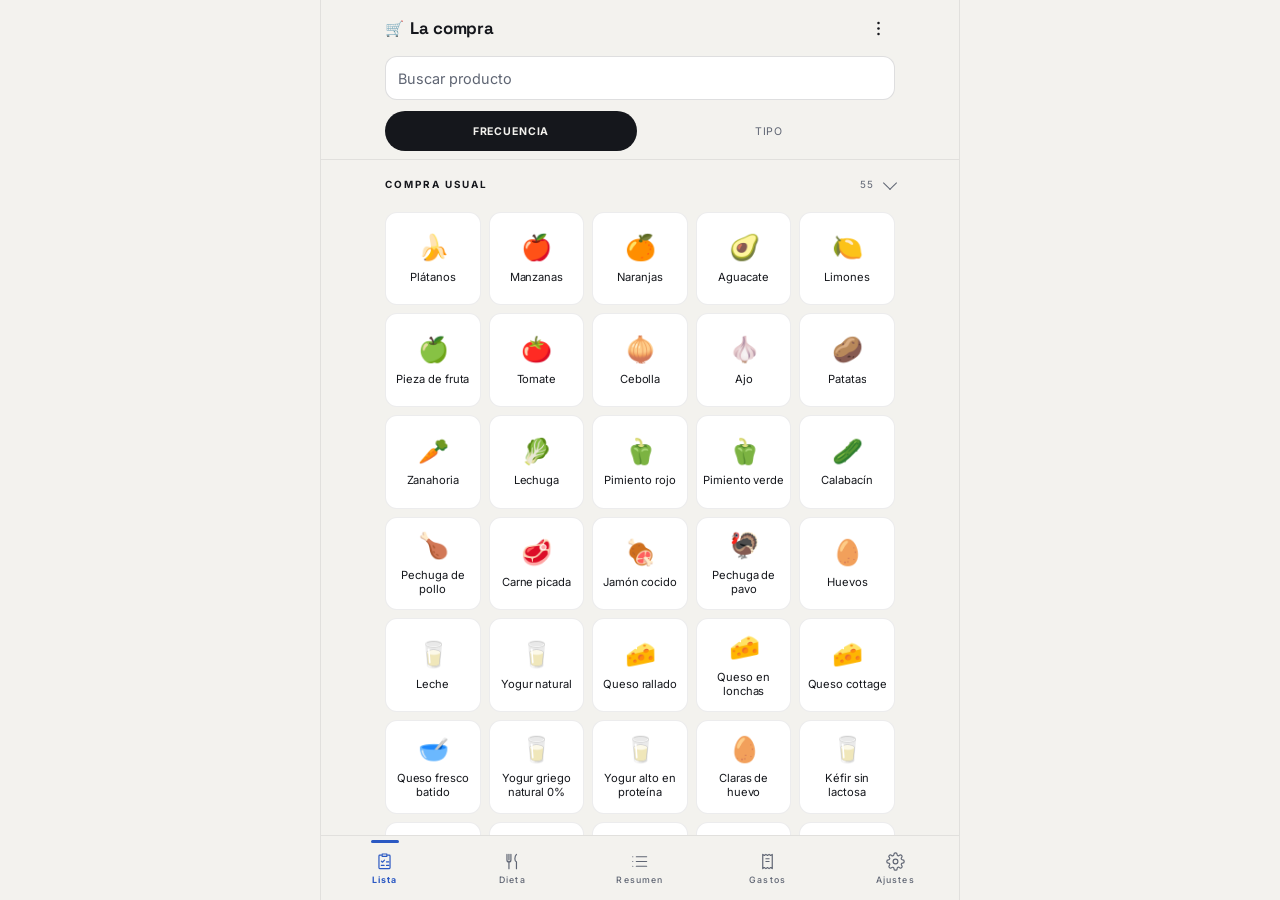
==== app/index.html @ 8a499149 "Fase 2: búsqueda de productos (pantalla 20) y documentación - Pantalla Productos: buscador con image" ====
<!DOCTYPE html>
<html lang="es">
<head>
<meta charset="utf-8">
<meta name="viewport" content="width=device-width, initial-scale=1, viewport-fit=cover, maximum-scale=1">
<title>Tasty</title>
<meta name="description" content="Tasty: lista de compra, despensa, recetas y control de gasto.">

<!-- El HTML es la pieza que decide qué versión de todo lo demás se
     pide. Si el navegador se queda con una copia vieja, seguirá
     cargando archivos antiguos por mucho que subas los nuevos. -->
<meta http-equiv="Cache-Control" content="no-cache, must-revalidate">
<meta http-equiv="Pragma" content="no-cache">

<!-- Comportamiento de app al añadir a la pantalla de inicio -->
<meta name="theme-color" content="#F3F2EE">
<meta name="mobile-web-app-capable" content="yes">
<meta name="apple-mobile-web-app-capable" content="yes">
<meta name="apple-mobile-web-app-status-bar-style" content="default">
<meta name="apple-mobile-web-app-title" content="Tasty">
<link rel="manifest" href="manifest.json">
<link rel="apple-touch-icon" href="iconos/app-180.png">
<link rel="icon" type="image/svg+xml" href="iconos/favicon.svg">
<link rel="icon" type="image/png" sizes="192x192" href="iconos/app-192.png">

<link rel="preload" href="fonts/inter.woff2" as="font" type="font/woff2" crossorigin>
<link rel="preload" href="fonts/space-grotesk.woff2" as="font" type="font/woff2" crossorigin>

<!-- Se aplica el tema antes de pintar nada para que abrir en
     oscuro no dé un fogonazo blanco -->
<script>
(function(){
  try {
    var t = localStorage.getItem('luckstudio_tema') || 'auto';
    document.documentElement.dataset.tema = t;
    var oscuro = t === 'oscuro' ||
      (t === 'auto' && matchMedia('(prefers-color-scheme: dark)').matches);
    document.querySelector('meta[name="theme-color"]').content =
      oscuro ? '#121418' : '#F3F2EE';
  } catch (e) {}
})();
</script>

<link rel="stylesheet" href="css/base.css?v=26">
<link rel="stylesheet" href="css/shell.css?v=26">
<link rel="stylesheet" href="css/grid.css?v=26">
<link rel="stylesheet" href="css/comprador.css?v=26">
<link rel="stylesheet" href="css/ficha.css?v=26">
<link rel="stylesheet" href="css/gastos.css?v=26">
<link rel="stylesheet" href="css/stats.css?v=26">
<link rel="stylesheet" href="css/admin.css?v=26">
<link rel="stylesheet" href="css/tiendas.css?v=26">
<link rel="stylesheet" href="css/listas.css?v=26">
<link rel="stylesheet" href="css/cesta.css?v=26">
<link rel="stylesheet" href="css/dieta.css?v=26">
<link rel="stylesheet" href="css/revision.css?v=26">
<link rel="stylesheet" href="css/historial.css?v=26">
<link rel="stylesheet" href="css/productos.css?v=26">
<link rel="stylesheet" href="css/tasty.css?v=26">
</head>

<body>

<div class="app">

  <!-- ================= BARRA SUPERIOR ================= -->
  <header class="barra">
    <div class="barra-fila">
      <div class="barra-titulo" id="titulo-barra">Tasty</div>
      <button class="barra-btn" id="menu" aria-label="Compartir y opciones">
        <svg viewBox="0 0 24 24" fill="currentColor">
          <circle cx="12" cy="5" r="1.6"/>
          <circle cx="12" cy="12" r="1.6"/>
          <circle cx="12" cy="19" r="1.6"/>
        </svg>
      </button>
    </div>

    <div id="herramientas">
      <div class="buscador">
        <label class="sr" for="buscar">Buscar productos</label>
        <input type="search" id="buscar" placeholder="Buscar producto"
               autocomplete="off" enterkeyhint="search">
        <button class="buscador-limpiar" id="limpiar" hidden>Limpiar</button>
      </div>

      <div class="conmutador" role="group" aria-label="Cómo agrupar el grid">
        <button data-vista-grid="frecuencia" aria-pressed="true">Frecuencia</button>
        <button data-vista-grid="tipo" aria-pressed="false">Tipo</button>
      </div>
    </div>
  </header>

  <!-- ================= CONTENIDO ================= -->
  <main class="vistas">
    <div class="vista" data-vista="grid"    id="v-grid"></div>
    <div class="vista" data-vista="resumen" id="v-resumen" hidden></div>
    <div class="vista" data-vista="gastos"  id="v-gastos" hidden></div>
    <div class="vista" data-vista="ajustes" id="v-ajustes" hidden></div>
    <div class="vista" data-vista="admin"   id="v-admin" hidden></div>
    <div class="vista" data-vista="precios" id="v-precios" hidden></div>
    <div class="vista" data-vista="tiendas" id="v-tiendas" hidden></div>
    <div class="vista" data-vista="importar" id="v-importar" hidden></div>
    <div class="vista" data-vista="recordatorios" id="v-recordatorios" hidden></div>
    <div class="vista" data-vista="listas" id="v-listas" hidden></div>
    <div class="vista" data-vista="cesta" id="v-cesta" hidden></div>
    <div class="vista" data-vista="dieta" id="v-dieta" hidden></div>
    <div class="vista" data-vista="historial" id="v-historial" hidden></div>
    <div class="vista" data-vista="productos" id="v-productos" hidden></div>
    <div class="vista" data-vista="comprador" id="v-comprador" hidden></div>
    <div class="vista" data-vista="ticket" id="v-ticket" hidden></div>
  </main>

  <!-- Pie fijo del modo comprador: total y finalizar -->
  <div class="cmp-pie" id="cmp-pie" hidden></div>

  <!-- ================= NAV INFERIOR ================= -->
  <nav class="nav" aria-label="Secciones">
    <button class="nav-btn" data-ir="grid" aria-current="page">
      <svg viewBox="0 0 24 24" fill="none" stroke="currentColor" stroke-width="1.5"
           stroke-linecap="round" stroke-linejoin="round">
        <path d="M8 4H6a1 1 0 0 0-1 1v15a1 1 0 0 0 1 1h12a1 1 0 0 0 1-1V5a1 1 0 0 0-1-1h-2"/>
        <path d="M9 2.5h6v3H9z"/>
        <path d="m8 11.5 1.4 1.4L12 10.3"/>
        <path d="M14.5 12.5h3M8 17h3.5M14.5 17h3"/>
      </svg>
      <span>Lista</span>
    </button>

    <button class="nav-btn" data-ir="dieta">
      <svg viewBox="0 0 24 24" fill="none" stroke="currentColor" stroke-width="1.5"
           stroke-linecap="round" stroke-linejoin="round">
        <path d="M5 3v7a2.5 2.5 0 0 0 5 0V3"/><path d="M7.5 3v7"/>
        <path d="M7.5 12.5V21"/>
        <path d="M17 3c-1.5 1.5-2 3.5-2 5.5s.5 3.5 2 4V21"/>
      </svg>
      <span class="nav-punto" id="punto-dieta" hidden aria-hidden="true"></span>
      <span>Dieta</span>
    </button>

    <button class="nav-btn" data-ir="resumen">
      <svg viewBox="0 0 24 24" fill="none" stroke="currentColor" stroke-width="1.5"
           stroke-linecap="round">
        <path d="M8 6h13M8 12h13M8 18h13M3.5 6h.01M3.5 12h.01M3.5 18h.01"/>
      </svg>
      <span class="nav-contador" id="contador" data-vacio="true">0</span>
      <span>Resumen</span>
    </button>

    <button class="nav-btn" data-ir="gastos">
      <svg viewBox="0 0 24 24" fill="none" stroke="currentColor" stroke-width="1.5"
           stroke-linecap="round" stroke-linejoin="round">
        <path d="M6 3v18l2-1.4 2 1.4 2-1.4 2 1.4 2-1.4 2 1.4V3l-2 1.4L14 3l-2 1.4L10 3 8 4.4 6 3Z"/>
        <path d="M10 8.5h4M10 12h4"/>
      </svg>
      <span class="nav-punto" hidden aria-hidden="true"></span>
      <span>Gastos</span>
    </button>

    <button class="nav-btn" data-ir="ajustes">
      <svg viewBox="0 0 24 24" fill="none" stroke="currentColor" stroke-width="1.5">
        <circle cx="12" cy="12" r="3"/>
        <path d="M19.4 15a1.65 1.65 0 0 0 .33 1.82l.06.06a2 2 0 1 1-2.83 2.83l-.06-.06a1.65 1.65 0 0 0-1.82-.33 1.65 1.65 0 0 0-1 1.51V21a2 2 0 1 1-4 0v-.09A1.65 1.65 0 0 0 9 19.4a1.65 1.65 0 0 0-1.82.33l-.06.06a2 2 0 1 1-2.83-2.83l.06-.06A1.65 1.65 0 0 0 4.6 15a1.65 1.65 0 0 0-1.51-1H3a2 2 0 1 1 0-4h.09A1.65 1.65 0 0 0 4.6 9a1.65 1.65 0 0 0-.33-1.82l-.06-.06a2 2 0 1 1 2.83-2.83l.06.06A1.65 1.65 0 0 0 9 4.6a1.65 1.65 0 0 0 1-1.51V3a2 2 0 1 1 4 0v.09a1.65 1.65 0 0 0 1 1.51 1.65 1.65 0 0 0 1.82-.33l.06-.06a2 2 0 1 1 2.83 2.83l-.06.06A1.65 1.65 0 0 0 19.4 9V9a1.65 1.65 0 0 0 1.51 1H21a2 2 0 1 1 0 4h-.09a1.65 1.65 0 0 0-1.51 1z"/>
      </svg>
      <span>Ajustes</span>
    </button>
  </nav>

</div>

<!-- ================= HOJA INFERIOR ================= -->
<div class="hoja-fondo" id="hoja-fondo" hidden>
  <div class="hoja" role="dialog" aria-modal="true" aria-labelledby="hoja-titulo">
    <p class="hoja-titulo" id="hoja-titulo"></p>
    <div id="hoja-cuerpo"></div>
  </div>
</div>

<!-- ================= FICHA DE PRODUCTO ================= -->
<div class="hoja-fondo" id="ficha-fondo" hidden>
  <div class="hoja" role="dialog" aria-modal="true" aria-label="Ficha del producto">
    <div id="ficha-cuerpo"></div>
  </div>
</div>

<div class="aviso" id="aviso" role="status" hidden></div>
<div class="aviso-accion" id="aviso-accion" role="status" hidden></div>

<!-- ============================================================
     PRECARGA DE MÓDULOS

     La app son 33 archivos de JavaScript que se importan unos a
     otros. Sin esto el navegador los va descubriendo en cascada:
     pide app.js, lee sus imports, pide esos, lee los suyos… En
     una conexión móvil eso son varios segundos de espera.

     Con modulepreload los pide todos a la vez desde el primer
     momento. Es la diferencia entre arrancar en medio segundo o
     en cinco.
     ============================================================ -->
<link rel="modulepreload" href="js/alias.js?v=26">
<link rel="modulepreload" href="js/app.js?v=26">
<link rel="modulepreload" href="js/almacen.js?v=26">
<link rel="modulepreload" href="js/catalogo-edit.js?v=26">
<link rel="modulepreload" href="js/cantidad.js?v=26">
<link rel="modulepreload" href="js/busqueda.js?v=26">
<link rel="modulepreload" href="js/color.js?v=26">
<link rel="modulepreload" href="js/compra.js?v=26">
<link rel="modulepreload" href="js/datos-io.js?v=26">
<link rel="modulepreload" href="js/escaner.js?v=26">
<link rel="modulepreload" href="js/estado.js?v=26">
<link rel="modulepreload" href="js/fusion.js?v=26">
<link rel="modulepreload" href="js/gastos.js?v=26">
<link rel="modulepreload" href="js/gemini.js?v=26">
<link rel="modulepreload" href="js/historial.js?v=26">
<link rel="modulepreload" href="js/iconos.js?v=26">
<link rel="modulepreload" href="js/listas.js?v=26">
<link rel="modulepreload" href="js/precios.js?v=26">
<link rel="modulepreload" href="js/recetas.js?v=26">
<link rel="modulepreload" href="js/recordatorios.js?v=26">
<link rel="modulepreload" href="js/reposicion.js?v=26">
<link rel="modulepreload" href="js/secciones.js?v=26">
<link rel="modulepreload" href="js/unidades.js?v=26">
<link rel="modulepreload" href="js/stats.js?v=26">
<link rel="modulepreload" href="js/tema.js?v=26">
<link rel="modulepreload" href="js/tiendas.js?v=26">
<link rel="modulepreload" href="js/ui/admin.js?v=26">
<link rel="modulepreload" href="js/ui/cesta.js?v=26">
<link rel="modulepreload" href="js/ui/cantidad.js?v=26">
<link rel="modulepreload" href="js/ui/comprador.js?v=26">
<link rel="modulepreload" href="js/ui/dieta.js?v=26">
<link rel="modulepreload" href="js/ui/escaner.js?v=26">
<link rel="modulepreload" href="js/ui/ficha.js?v=26">
<link rel="modulepreload" href="js/ui/gastos.js?v=26">
<link rel="modulepreload" href="js/ui/historial.js?v=26">
<link rel="modulepreload" href="js/ui/grid.js?v=26">
<link rel="modulepreload" href="js/ui/importar.js?v=26">
<link rel="modulepreload" href="js/ui/listas.js?v=26">
<link rel="modulepreload" href="js/ui/productos.js?v=26">
<link rel="modulepreload" href="js/ui/precios-panel.js?v=26">
<link rel="modulepreload" href="js/ui/recordatorios.js?v=26">
<link rel="modulepreload" href="js/ui/resumen.js?v=26">
<link rel="modulepreload" href="js/ui/revision.js?v=26">
<link rel="modulepreload" href="js/ui/stats.js?v=26">
<link rel="modulepreload" href="js/ui/ticket.js?v=26">
<link rel="modulepreload" href="js/ui/tiendas.js?v=26">
<link rel="modulepreload" href="js/url.js?v=26">
<link rel="modulepreload" href="js/util.js?v=26">
<link rel="modulepreload" href="datos/catalogo.js?v=26">
<link rel="modulepreload" href="datos/categorias.js?v=26">
<link rel="modulepreload" href="datos/iconos.js?v=26">
<link rel="modulepreload" href="datos/recetas-dieta.js?v=26">
<link rel="modulepreload" href="datos/secciones.js?v=26">
<link rel="modulepreload" href="datos/tiendas.js?v=26">

<!-- ============================================================
     RED DE SEGURIDAD

     Si el JavaScript no llega a arrancar, la página se queda
     visible pero muerta y sin ninguna pista de por qué. Esto lo
     detecta, dice qué ha pasado de verdad y ofrece repararlo.

     Cuidado con los falsos positivos: en una conexión lenta la
     app puede tardar en arrancar sin que nada esté roto. Por eso
     el aviso por tiempo espera de sobra, comprueba antes si la
     app ya ha pintado algo, y desaparece solo si acaba llegando.
     ============================================================ -->
<script>
(function () {
  var arrancado = false;
  var motivo = null;

  window.addEventListener('lista-lista', function () {
    arrancado = true;
    var n = document.getElementById('fallo-carga');
    if (n) n.remove();          /* llegó tarde, pero llegó */
  });

  /* Errores de ejecución: lo más útil para saber qué pasa */
  window.addEventListener('error', function (e) {
    if (e.target && e.target.tagName === 'SCRIPT') {
      mostrar('No se pudo descargar un archivo',
              (e.target.src || 'script') + '\n\nSuele ser un archivo que falta ' +
              'en el servidor, o que se entrega con el tipo equivocado.');
      return;
    }
    if (e.message) {
      motivo = e.message + (e.filename ? '\n' + e.filename + ':' + e.lineno : '');
      mostrar('Error al ejecutar el código', motivo);
    }
  }, true);

  window.addEventListener('unhandledrejection', function (e) {
    motivo = 'Promesa rechazada: ' + (e.reason && (e.reason.message || e.reason));
    mostrar('Error al arrancar', motivo);
  });

  /* Aviso por tiempo, solo si de verdad no hay nada pintado */
  setTimeout(function () {
    if (arrancado) return;
    var grid = document.getElementById('v-grid');
    if (grid && grid.children.length) return;   /* está funcionando */
    mostrar('La app no ha llegado a arrancar',
            motivo || 'No ha dado ningún error, así que puede ser una conexión ' +
            'muy lenta o un archivo a medias en la caché. Prueba a reparar; si ' +
            'vuelve a pasar, revisa que estén subidos todos los archivos y el .htaccess.');
  }, 15000);

  function mostrar(titulo, detalle) {
    if (arrancado || document.getElementById('fallo-carga')) return;

    var n = document.createElement('div');
    n.id = 'fallo-carga';
    n.innerHTML =
      '<h2>' + titulo + '</h2>' +
      '<pre id="fallo-detalle"></pre>' +
      '<button id="fallo-reparar">Borrar caché y reintentar</button>' +
      '<button id="fallo-copiar" class="fallo-sec">Copiar el error</button>' +
      '<button id="fallo-cerrar" class="fallo-sec">Cerrar este aviso</button>' +
      '<p class="fallo-pista">Comprueba que están subidos todos los archivos ' +
      'del ZIP, incluido el <b>.htaccess</b>, que es el que hace que el ' +
      'servidor entregue los .js como text/javascript.</p>';
    document.body.appendChild(n);
    document.getElementById('fallo-detalle').textContent = detalle;

    document.getElementById('fallo-cerrar').onclick = function () { n.remove(); };

    document.getElementById('fallo-copiar').onclick = function () {
      var t = titulo + '\n' + detalle + '\n' + navigator.userAgent;
      if (navigator.clipboard) navigator.clipboard.writeText(t);
      this.textContent = 'Copiado';
    };

    document.getElementById('fallo-reparar').onclick = function () {
      this.textContent = 'Limpiando…';
      var fin = function () { location.reload(); };
      var tareas = [];
      try {
        if (window.caches) {
          tareas.push(caches.keys().then(function (k) {
            return Promise.all(k.map(function (x) { return caches.delete(x); }));
          }));
        }
        if (navigator.serviceWorker) {
          tareas.push(navigator.serviceWorker.getRegistrations().then(function (rs) {
            return Promise.all(rs.map(function (r) { return r.unregister(); }));
          }));
        }
        Promise.all(tareas).then(fin, fin);
        setTimeout(fin, 3000);          /* pase lo que pase, se recarga */
      } catch (e) { fin(); }
    };
  }
})();
</script>

<script type="module" src="js/app.js?v=26"></script>
</body>
</html>
---- app/css/base.css ----
/* ============================================================
   BASE — tokens del sistema visual de Tasty
   ------------------------------------------------------------
   TEMA
     El atributo data-tema del <html> manda:
       "auto"    sigue al sistema operativo (por defecto)
       "claro"   fuerza claro
       "oscuro"  fuerza oscuro

   En oscuro no se invierte sin más: el negro pasa a ser fondo
   y el acento naranja sube un punto de saturación porque sobre
   negro se apaga. Las líneas de medio píxel se mantienen, pero
   en blanco a muy baja opacidad, como en el footer del sitio.
   ============================================================ */

/* ---------- tipografías (guardadas en la app: funcionan sin conexión) ---------- */

@font-face {
  font-family: 'Space Grotesk';
  font-style: normal; font-weight: 400 700; font-display: swap;
  src: url(../fonts/space-grotesk.woff2) format('woff2');
}
@font-face {
  font-family: 'Inter';
  font-style: normal; font-weight: 400 700; font-display: swap;
  src: url(../fonts/inter.woff2) format('woff2');
}
@font-face {
  font-family: 'JetBrains Mono';
  font-style: normal; font-weight: 400 700; font-display: swap;
  src: url(../fonts/jetbrains-mono.woff2) format('woff2');
}

/* ============================================================
   TOKENS — «Papel, tinta y un color por tienda»
   ------------------------------------------------------------
   Nombres nuevos (papel, ticket, tinta...) y los de siempre
   como alias, para que todo el CSS existente los siga usando:
     --white  = el fondo de la app (papel)
     --black  = el color del texto (tinta)
     --off    = superficies elevadas: tarjetas, campos (ticket)
     --accent = el color de acento (azul base; cambia por tienda)
   ============================================================ */

:root {
  --papel:        #F3F2EE;
  --ticket:       #FFFFFF;
  --tinta:        #15171C;
  --tinta-suave:  #5F6573;
  --perforado:    #C9C6BE;
  --hay:          #1F7A4D;     /* hay stock   */
  --acaba:        #AA4E07;     /* se acaba    */
  --agotado:      #B42318;     /* agotado     */
  --acento:       #2B59C3;
  --sobre-acento: #FFFFFF;     /* texto sobre el acento */

  --black:  var(--tinta);
  --white:  var(--papel);
  --off:    var(--ticket);
  --accent: var(--acento);

  --muted:      var(--tinta-suave);
  --muted-2:    #454B58;
  --line:       rgba(21,23,28,0.14);
  --line-sutil: rgba(21,23,28,0.08);

  /* Esquinas */
  --r-sm: 8px;
  --r-md: 12px;
  --r-lg: 18px;
  --r-pill: 999px;

  /* Tipografías */
  --f-titulo: 'Space Grotesk', 'Inter', system-ui, sans-serif;
  --f-texto:  'Inter', -apple-system, BlinkMacSystemFont, 'Segoe UI', sans-serif;
  --f-mono:   'JetBrains Mono', var(--f-mono);

  /* Si el icono SVG hay que invertirlo o no en este tema */
  --invertir: 0;
  --invertir-sel: 1;

  --pad-x: 5vw;

  /* alturas del shell, se usan para reservar espacio */
  --barra-alto: 56px;
  --nav-alto: 64px;

  --curva: cubic-bezier(0.25, 0.46, 0.45, 0.94);

  /* zona segura de iPhone con notch */
  --safe-top: env(safe-area-inset-top, 0px);
  --safe-bottom: env(safe-area-inset-bottom, 0px);

  color-scheme: light;
}

/* Tema oscuro. Está dos veces a propósito: una para cuando lo
   pide el sistema y otra para cuando el usuario lo fuerza. */

:root[data-tema="oscuro"] {
  --papel:        #121418;
  --ticket:       #1C1F25;
  --tinta:        #F3F2EE;
  --tinta-suave:  #A7ACB8;
  --perforado:    #3A3E48;
  --hay:          #4CC38A;
  --acaba:        #F0A04B;
  --agotado:      #FF8A7A;
  --acento:       #86A5F5;
  --sobre-acento: #0E1013;

  --muted-2:    #C4C8D2;
  --line:       rgba(255,255,255,0.14);
  --line-sutil: rgba(255,255,255,0.08);

  --invertir: 1;
  --invertir-sel: 0;

  color-scheme: dark;
}

@media (prefers-color-scheme: dark) {
  :root:not([data-tema="claro"]) {
    --papel:        #121418;
    --ticket:       #1C1F25;
    --tinta:        #F3F2EE;
    --tinta-suave:  #A7ACB8;
    --perforado:    #3A3E48;
    --hay:          #4CC38A;
    --acaba:        #F0A04B;
    --agotado:      #FF8A7A;
    --acento:       #86A5F5;
    --sobre-acento: #0E1013;

    --muted-2:    #C4C8D2;
    --line:       rgba(255,255,255,0.14);
    --line-sutil: rgba(255,255,255,0.08);

    --invertir: 1;
    --invertir-sel: 0;

    color-scheme: dark;
  }
}

* { margin: 0; padding: 0; box-sizing: border-box; }

html {
  -webkit-text-size-adjust: 100%;
  height: 100%;
}

body {
  font-family: var(--f-texto);
  font-weight: 400;
  background: var(--white);
  color: var(--black);
  height: 100%;
  overflow: hidden;               /* el scroll vive dentro de .vista */
  overscroll-behavior: none;      /* sin rebote de recarga en iOS */
  -webkit-font-smoothing: antialiased;
  -webkit-tap-highlight-color: transparent;
}

button, input, textarea, select {
  font: inherit;
  color: inherit;
  background: none;
  border: none;
  border-radius: 0;                /* border-radius cero en todo */
  -webkit-appearance: none;
  appearance: none;
}

button { cursor: pointer; }

:focus-visible {
  outline: 2px solid var(--accent);
  outline-offset: 2px;
}

/* ---------- tipografía ---------- */

.titulo {
  font-family: var(--f-titulo);
  font-weight: 700;
  letter-spacing: -0.03em;
  line-height: 1.05;
}

/* El patrón de metadato de LuckStudio: minúscula pequeña,
   mayúsculas y letter-spacing amplio */
.label {
  font-size: 0.62rem;
  font-weight: 400;
  letter-spacing: 0.2em;
  text-transform: uppercase;
  color: var(--muted);
}

.oculto { display: none !important; }

/* Solo para lectores de pantalla */
.sr {
  position: absolute;
  width: 1px; height: 1px;
  overflow: hidden;
  clip: rect(0 0 0 0);
  white-space: nowrap;
}

/* ---------- animación ---------- */

@keyframes entrar {
  from { opacity: 0; transform: translateY(8px); }
  to   { opacity: 1; transform: none; }
}

@keyframes subir {
  from { transform: translateY(100%); }
  to   { transform: none; }
}

@media (prefers-reduced-motion: reduce) {
  *, *::before, *::after {
    animation-duration: 0.01ms !important;
    transition-duration: 0.01ms !important;
  }
}

/* ============================================================
   AVISO DE ARRANQUE FALLIDO
   Solo se ve si el JavaScript no ha llegado a funcionar
   ============================================================ */

#fallo-carga {
  position: fixed;
  inset: 0;
  z-index: 999;
  background: var(--white);
  padding: 12vh var(--pad-x) 0;
  overflow-y: auto;
}
#fallo-carga h2 {
  font-size: 1.4rem;
  font-weight: 800;
  letter-spacing: -0.04em;
  margin-bottom: 0.9rem;
}
#fallo-carga p {
  font-size: 0.88rem;
  line-height: 1.65;
  color: rgba(10,10,10,0.55);
  margin-bottom: 1.2rem;
}
#fallo-carga code {
  font-family: var(--f-mono);
  font-size: 0.78rem;
  word-break: break-all;
}
#fallo-carga pre {
  font-family: var(--f-mono);
  font-size: 0.72rem;
  line-height: 1.5;
  white-space: pre-wrap;
  word-break: break-word;
  background: #f5f4f0;
  padding: 0.9rem;
  margin-bottom: 1.2rem;
  max-height: 34vh;
  overflow-y: auto;
}
#fallo-carga button {
  width: 100%;
  padding: 1.05rem;
  margin-bottom: 0.5px;
  background: #0a0a0a;
  color: #fff;
  border: none;
  font: inherit;
  font-size: 0.72rem;
  font-weight: 700;
  letter-spacing: 0.14em;
  text-transform: uppercase;
  cursor: pointer;
}
#fallo-carga .fallo-sec {
  background: transparent;
  color: rgba(10,10,10,0.55);
  border: 0.5px solid rgba(10,10,10,0.12);
}
#fallo-carga .fallo-pista {
  font-size: 0.75rem;
  margin-top: 1.2rem;
}
---- app/css/shell.css ----
/* ============================================================
   SHELL — estructura tipo aplicación móvil
   Barra superior fija · contenido scrollable · nav inferior
   ============================================================ */

.app {
  display: flex;
  flex-direction: column;
  height: 100dvh;
  max-width: 640px;              /* en escritorio se comporta como app */
  margin: 0 auto;
  border-left: 0.5px solid var(--line);
  border-right: 0.5px solid var(--line);
}

/* ---------- barra superior ---------- */

.barra {
  flex: 0 0 auto;
  padding-top: var(--safe-top);
  background: var(--white);
  border-bottom: 0.5px solid var(--line);
  z-index: 20;
}

.barra-fila {
  height: var(--barra-alto);
  display: flex;
  align-items: center;
  gap: 0.75rem;
  padding: 0 var(--pad-x);
}

.barra-titulo {
  font-size: 0.72rem;
  font-weight: 700;
  letter-spacing: 0.18em;
  text-transform: uppercase;
  flex: 1;
  min-width: 0;
  white-space: nowrap;
  overflow: hidden;
  text-overflow: ellipsis;
}

.barra-btn {
  width: 34px;
  height: 34px;
  display: grid;
  place-items: center;
  color: var(--black);
  transition: opacity 0.22s var(--curva);
}
.barra-btn:hover  { opacity: 0.6; }
.barra-btn:active { opacity: 0.4; }
.barra-btn svg { width: 19px; height: 19px; }

/* ---------- buscador ---------- */

.buscador {
  display: flex;
  align-items: center;
  gap: 0.6rem;
  padding: 0 var(--pad-x) 0.7rem;
}

.buscador input {
  flex: 1;
  padding: 0.62rem 0.75rem;
  font-size: 0.9rem;
  font-weight: 400;
  background: var(--off);
  border: 0.5px solid transparent;
  transition: border-color 0.22s var(--curva);
}
.buscador input::placeholder { color: var(--muted); }
.buscador input:focus {
  outline: none;
  border-color: var(--black);
}

.buscador-limpiar {
  font-size: 0.68rem;
  letter-spacing: 0.14em;
  text-transform: uppercase;
  color: var(--muted-2);
}

/* ---------- conmutador de vista ---------- */

.conmutador {
  display: flex;
  border-top: 0.5px solid var(--line-sutil);
}

.conmutador button {
  flex: 1;
  padding: 0.62rem 0;
  font-size: 0.6rem;
  font-weight: 400;
  letter-spacing: 0.18em;
  text-transform: uppercase;
  color: var(--muted);
  position: relative;
  transition: color 0.22s var(--curva);
}

.conmutador button[aria-pressed="true"] {
  color: var(--black);
  font-weight: 700;
}

/* Marcador naranja: señala acción, no decora */
.conmutador button[aria-pressed="true"]::after {
  content: '';
  position: absolute;
  left: 0; right: 0; bottom: 0;
  height: 2px;
  background: var(--accent);
}

/* ---------- área de contenido ---------- */

.vistas {
  flex: 1 1 auto;
  position: relative;
  overflow: hidden;
}

.vista {
  position: absolute;
  inset: 0;
  overflow-y: auto;
  overscroll-behavior: contain;
  -webkit-overflow-scrolling: touch;
  padding-bottom: 2rem;
}

.vista[hidden] { display: none; }

/* ---------- nav inferior ---------- */

.nav {
  flex: 0 0 auto;
  display: flex;
  background: var(--white);
  border-top: 0.5px solid var(--line);
  padding-bottom: var(--safe-bottom);
  z-index: 20;
}

.nav-btn {
  flex: 1;
  height: var(--nav-alto);
  display: flex;
  flex-direction: column;
  align-items: center;
  justify-content: center;
  gap: 4px;
  color: var(--muted);
  position: relative;
  transition: color 0.22s var(--curva);
}

.nav-btn svg { width: 20px; height: 20px; }

.nav-btn span {
  font-size: 0.55rem;
  letter-spacing: 0.14em;
  text-transform: uppercase;
}

.nav-btn[aria-current="page"] { color: var(--black); }
.nav-btn[aria-current="page"] span { font-weight: 700; }

.nav-btn[aria-current="page"]::before {
  content: '';
  position: absolute;
  top: 0; left: 50%;
  transform: translateX(-50%);
  width: 22px; height: 2px;
  background: var(--accent);
}

/* Contador de artículos sobre el icono */
.nav-contador {
  position: absolute;
  top: 9px;
  left: 50%;
  margin-left: 6px;
  min-width: 16px;
  height: 16px;
  padding: 0 4px;
  background: var(--accent);
  color: var(--white);
  font-size: 0.55rem;
  font-weight: 700;
  letter-spacing: 0;
  display: grid;
  place-items: center;
}
.nav-contador[data-vacio="true"] { display: none; }

/* ---------- hoja inferior ---------- */

.hoja-fondo {
  position: fixed;
  inset: 0;
  background: rgba(10,10,10,0.35);
  z-index: 40;
  animation: entrar 0.2s var(--curva);
}
.hoja-fondo[hidden] { display: none; }

.hoja {
  position: absolute;
  left: 0; right: 0; bottom: 0;
  max-width: 640px;
  margin: 0 auto;
  max-height: 82dvh;
  overflow-y: auto;
  background: var(--white);
  padding: 1.4rem var(--pad-x) calc(1.6rem + var(--safe-bottom));
  animation: subir 0.3s var(--curva);
}

.hoja-titulo {
  font-size: 0.66rem;
  font-weight: 400;
  letter-spacing: 0.2em;
  text-transform: uppercase;
  color: var(--muted);
  margin-bottom: 1.2rem;
}

.hoja-opcion {
  width: 100%;
  display: flex;
  align-items: center;
  gap: 0.9rem;
  padding: 1rem 0;
  text-align: left;
  font-size: 0.95rem;
  border-bottom: 0.5px solid var(--line-sutil);
  transition: opacity 0.22s var(--curva);
}
.hoja-opcion:last-child { border-bottom: none; }
.hoja-opcion:active { opacity: 0.5; }
.hoja-opcion svg { width: 18px; height: 18px; flex: 0 0 auto; }
.hoja-opcion small {
  display: block;
  font-size: 0.72rem;
  color: var(--muted);
  margin-top: 2px;
}
.hoja-opcion.peligro { color: #c0392b; }

/* ---------- aviso flotante ---------- */

.aviso {
  position: fixed;
  left: 50%;
  bottom: calc(var(--nav-alto) + var(--safe-bottom) + 16px);
  transform: translateX(-50%);
  background: var(--black);
  color: var(--white);
  padding: 0.7rem 1.1rem;
  font-size: 0.78rem;
  letter-spacing: 0.04em;
  white-space: nowrap;
  z-index: 60;
  animation: entrar 0.25s var(--curva);
}
.aviso[hidden] { display: none; }

/* ---------- estado vacío ---------- */

.vacio {
  padding: 22vh var(--pad-x) 0;
  text-align: center;
}
.vacio p {
  font-size: 0.9rem;
  color: var(--muted-2);
  line-height: 1.7;
  max-width: 260px;
  margin: 0 auto;
}
.vacio strong {
  display: block;
  font-weight: 800;
  font-size: 1.15rem;
  letter-spacing: -0.03em;
  color: var(--black);
  margin-bottom: 0.6rem;
}

/* Punto naranja sobre una pestaña que reclama atención */
.nav-punto {
  position: absolute;
  top: 11px;
  left: 50%;
  margin-left: 7px;
  width: 6px;
  height: 6px;
  background: var(--accent);
}

/* ------------------------------------------------------------
   Con cinco pestañas el espacio por botón baja de 80 px en un
   móvil estrecho. Se aprieta la etiqueta y se recorta el margen
   para que ninguna palabra se parta en dos líneas.
   ------------------------------------------------------------ */
.nav-btn span:last-child {
  font-size: 0.52rem;
  letter-spacing: 0.1em;
  white-space: nowrap;
}
.nav-btn svg { width: 19px; height: 19px; }
.nav-btn { gap: 3px; padding: 0 2px; }

@media (min-width: 400px) {
  .nav-btn span:last-child { font-size: 0.55rem; letter-spacing: 0.13em; }
}

/* El contador y el punto se recolocan al haber menos ancho */
.nav-contador { margin-left: 4px; }
.nav-punto { margin-left: 5px; }
---- app/css/grid.css ----
/* ============================================================
   GRID — botones de producto
   ============================================================ */

.seccion { border-bottom: 0.5px solid var(--line-sutil); }

.seccion-cab {
  width: 100%;
  display: flex;
  align-items: center;
  gap: 0.7rem;
  padding: 1.1rem var(--pad-x) 0.8rem;
  text-align: left;
}

.seccion-cab h2 {
  font-size: 0.62rem;
  font-weight: 700;
  letter-spacing: 0.2em;
  text-transform: uppercase;
  flex: 1;
}

.seccion-cuenta {
  font-size: 0.62rem;
  font-weight: 400;
  letter-spacing: 0.1em;
  color: var(--muted);
}

.seccion-flecha {
  width: 10px; height: 10px;
  border-right: 1px solid var(--muted);
  border-bottom: 1px solid var(--muted);
  transform: rotate(45deg);
  transition: transform 0.3s var(--curva);
  margin-bottom: 3px;
}
.seccion[data-abierta="false"] .seccion-flecha {
  transform: rotate(-45deg);
  margin-bottom: -3px;
}

.seccion[data-abierta="false"] .grid { display: none; }

/* ---------- la rejilla ---------- */

.grid {
  display: grid;
  grid-template-columns: repeat(3, 1fr);
  gap: 0.5px;
  background: var(--line-sutil);
  padding: 0 0 0.5px;
  border-top: 0.5px solid var(--line-sutil);
}

@media (min-width: 420px) { .grid { grid-template-columns: repeat(4, 1fr); } }
@media (min-width: 560px) { .grid { grid-template-columns: repeat(5, 1fr); } }

/* ---------- botón de producto ---------- */

.prod {
  position: relative;
  aspect-ratio: 1 / 1;
  background: var(--white);
  display: flex;
  flex-direction: column;
  align-items: center;
  justify-content: center;
  gap: 0.45rem;
  padding: 0.5rem 0.35rem;
  transition: background 0.18s var(--curva), color 0.18s var(--curva);
}

.prod-icono {
  width: 30px;
  height: 30px;
  display: grid;
  place-items: center;
  font-size: 25px;
  line-height: 1;
  flex: 0 0 auto;
}
.prod-icono img {
  width: 100%; height: 100%;
  object-fit: contain;
}

/* Inicial como último recurso si no hay SVG ni emoji */
.prod-inicial {
  font-size: 1.05rem;
  font-weight: 800;
  letter-spacing: -0.04em;
  color: var(--muted);
}

.prod-nombre {
  font-size: 0.63rem;
  font-weight: 400;
  line-height: 1.25;
  text-align: center;
  letter-spacing: -0.005em;
  display: -webkit-box;
  -webkit-line-clamp: 2;
  -webkit-box-orient: vertical;
  overflow: hidden;
  word-break: break-word;
}

/* ---------- seleccionado ---------- */

.prod[aria-pressed="true"] {
  background: var(--black);
  color: var(--white);
}
.prod[aria-pressed="true"] .prod-inicial { color: rgba(255,255,255,0.45); }

/* Los SVG se dibujan en negro. Se invierten cuando hace falta
   para que siempre contrasten con el fondo que tienen detrás.
   Las variables las pone el tema en base.css */
.prod-icono img { filter: invert(var(--invertir)); }
.prod[aria-pressed="true"] .prod-icono img { filter: invert(var(--invertir-sel)); }

/* Marca naranja en la esquina: es el acento funcional */
.prod[aria-pressed="true"]::before {
  content: '';
  position: absolute;
  top: 0; right: 0;
  border-top: 12px solid var(--accent);
  border-left: 12px solid transparent;
}

.prod-cant {
  position: absolute;
  bottom: 5px; right: 6px;
  font-size: 0.62rem;
  font-weight: 700;
  letter-spacing: 0;
  color: var(--accent);
}
.prod-cant[hidden] { display: none; }

.prod:active { opacity: 0.75; }

/* ---------- sin resultados ---------- */

.sin-resultados {
  padding: 3rem var(--pad-x);
  text-align: center;
}
.sin-resultados p {
  font-size: 0.85rem;
  color: var(--muted-2);
  margin-bottom: 1.2rem;
}
.sin-resultados button {
  font-size: 0.68rem;
  font-weight: 700;
  letter-spacing: 0.12em;
  text-transform: uppercase;
  padding: 0.8rem 1.3rem;
  background: var(--black);
  color: var(--white);
}

/* ============================================================
   RESUMEN
   ============================================================ */

.res-cab {
  padding: 2rem var(--pad-x) 1.4rem;
  border-bottom: 0.5px solid var(--line);
}
.res-cab h1 {
  font-size: 2rem;
  font-weight: 800;
  letter-spacing: -0.045em;
  line-height: 1;
}
.res-cab p {
  font-size: 0.62rem;
  letter-spacing: 0.2em;
  text-transform: uppercase;
  color: var(--muted);
  margin-top: 0.6rem;
}

.res-grupo-cab {
  padding: 1.5rem var(--pad-x) 0.5rem;
  font-size: 0.6rem;
  font-weight: 400;
  letter-spacing: 0.2em;
  text-transform: uppercase;
  color: var(--muted);
}

.res-linea {
  display: flex;
  align-items: center;
  gap: 0.8rem;
  padding: 0.85rem var(--pad-x);
  border-bottom: 0.5px solid var(--line-sutil);
}

.res-icono {
  width: 22px; height: 22px;
  display: grid; place-items: center;
  font-size: 19px; line-height: 1;
  flex: 0 0 auto;
}
.res-icono img {
  width: 100%; height: 100%; object-fit: contain;
  filter: invert(var(--invertir));
}

.res-nombre {
  flex: 1;
  font-size: 0.92rem;
  font-weight: 400;
  min-width: 0;
}
.res-nombre em {
  display: block;
  font-style: normal;
  font-size: 0.6rem;
  letter-spacing: 0.16em;
  text-transform: uppercase;
  color: var(--muted);
  margin-top: 2px;
}

.res-pasos {
  display: flex;
  align-items: center;
  border: 0.5px solid var(--line);
  flex: 0 0 auto;
}
.res-pasos button {
  width: 32px; height: 30px;
  display: grid; place-items: center;
  font-size: 1rem;
  font-weight: 400;
  color: var(--muted-2);
  transition: background 0.18s var(--curva), color 0.18s var(--curva);
}
.res-pasos button:active { background: var(--off); color: var(--black); }
.res-pasos span {
  min-width: 26px;
  text-align: center;
  font-size: 0.82rem;
  font-weight: 700;
}

.res-quitar {
  width: 30px; height: 30px;
  display: grid; place-items: center;
  color: var(--muted);
  flex: 0 0 auto;
}
.res-quitar svg { width: 15px; height: 15px; }

/* ---------- añadir a mano ---------- */

.res-anadir {
  display: flex;
  gap: 0.5px;
  margin: 1.5rem var(--pad-x) 0;
  border: 0.5px solid var(--line);
}
.res-anadir input {
  flex: 1;
  padding: 0.8rem 0.85rem;
  font-size: 0.88rem;
}
.res-anadir input:focus { outline: none; background: var(--off); }
.res-anadir button {
  padding: 0 1.1rem;
  background: var(--black);
  color: var(--white);
  font-size: 0.66rem;
  font-weight: 700;
  letter-spacing: 0.12em;
  text-transform: uppercase;
}

/* ---------- acciones ---------- */

.res-acciones {
  padding: 1.8rem var(--pad-x) 0;
  display: flex;
  flex-direction: column;
  gap: 0.6rem;
}

.btn-principal {
  width: 100%;
  padding: 1.05rem;
  background: var(--black);
  color: var(--white);
  font-size: 0.72rem;
  font-weight: 700;
  letter-spacing: 0.14em;
  text-transform: uppercase;
  display: flex;
  align-items: center;
  justify-content: center;
  gap: 0.6rem;
  transition: opacity 0.22s var(--curva);
}
.btn-principal:hover  { opacity: 0.78; }
.btn-principal:active { opacity: 0.6; }
.btn-principal svg { width: 16px; height: 16px; }

.btn-secundario {
  width: 100%;
  padding: 1.05rem;
  border: 0.5px solid var(--line);
  color: var(--muted-2);
  font-size: 0.72rem;
  font-weight: 700;
  letter-spacing: 0.14em;
  text-transform: uppercase;
  transition: color 0.22s var(--curva), border-color 0.22s var(--curva);
}
.btn-secundario:hover {
  color: var(--black);
  border-color: var(--black);
}

/* ============================================================
   AJUSTES (placeholder de fases siguientes)
   ============================================================ */

.aj-bloque {
  padding: 1.6rem var(--pad-x);
  border-bottom: 0.5px solid var(--line-sutil);
}
.aj-bloque h2 {
  font-size: 0.62rem;
  font-weight: 700;
  letter-spacing: 0.2em;
  text-transform: uppercase;
  margin-bottom: 0.9rem;
}
.aj-bloque p {
  font-size: 0.85rem;
  font-weight: 400;
  line-height: 1.65;
  color: var(--muted-2);
}
.aj-dato {
  display: flex;
  justify-content: space-between;
  padding: 0.55rem 0;
  font-size: 0.82rem;
  border-bottom: 0.5px solid var(--line-sutil);
}
.aj-dato:last-child { border-bottom: none; }
.aj-dato span:last-child { color: var(--muted); }

.aj-proximo {
  display: flex;
  align-items: baseline;
  gap: 0.7rem;
  padding: 0.6rem 0;
  font-size: 0.85rem;
  color: var(--muted-2);
}
.aj-proximo b {
  font-size: 0.58rem;
  font-weight: 700;
  letter-spacing: 0.16em;
  color: var(--muted);
  flex: 0 0 auto;
}

/* La esquina de un producto seleccionado lo saca de la lista.
   Solo aparece cuando el producto está en la lista. */
.prod-quitar {
  position: absolute;
  top: 0; right: 0;
  width: 26px; height: 26px;
  display: grid;
  place-items: center;
  font-size: 0.72rem;
  line-height: 1;
  color: var(--white);
  z-index: 2;
}
.prod[aria-pressed="true"]::before { z-index: 1; }
.prod-quitar:active { opacity: 0.5; }

/* ---------- sugeridos ---------- */

.seccion-sug { border-bottom: 0.5px solid var(--line); }
.seccion-sug .seccion-cab h2 { color: var(--accent); }

.prod-sug { padding-bottom: 1.1rem; }

/* Cuánto hace que se compró: es el dato que hace decidir */
.prod-hace {
  position: absolute;
  bottom: 5px; left: 0; right: 0;
  text-align: center;
  font-size: 0.52rem;
  letter-spacing: 0.1em;
  text-transform: uppercase;
  color: var(--muted);
}
.prod[aria-pressed="true"] .prod-hace { color: rgba(255,255,255,0.55); }

.prod-descartar {
  position: absolute;
  top: 0; left: 0;
  width: 24px; height: 24px;
  display: grid;
  place-items: center;
  font-size: 0.7rem;
  color: var(--muted);
  z-index: 2;
}
.prod-descartar:active { opacity: 0.4; }
.prod[aria-pressed="true"] .prod-descartar { color: rgba(255,255,255,0.5); }
---- app/css/comprador.css ----
/* ============================================================
   COMPRADOR — checklist en el supermercado
   ============================================================ */

/* En modo comprador no hay nav inferior: solo hay una cosa que
   hacer. La barra de abajo la ocupa el total y el botón. */
body[data-modo="comprador"] .nav { display: none; }

/* ---------- cabecera con progreso ---------- */

.cmp-cab {
  padding: 1.6rem var(--pad-x) 1.2rem;
  border-bottom: 0.5px solid var(--line);
}

.cmp-cab h1 {
  font-size: 1.9rem;
  font-weight: 800;
  letter-spacing: -0.045em;
  line-height: 1;
}

.cmp-meta {
  display: flex;
  justify-content: space-between;
  align-items: baseline;
  margin-top: 0.7rem;
  font-size: 0.62rem;
  letter-spacing: 0.18em;
  text-transform: uppercase;
  color: var(--muted);
}

.cmp-barra {
  height: 3px;
  background: var(--line-sutil);
  margin-top: 0.9rem;
  overflow: hidden;
}
.cmp-barra i {
  display: block;
  height: 100%;
  background: var(--accent);
  transition: width 0.4s var(--curva);
}

/* ---------- líneas ---------- */

.cmp-grupo {
  padding: 1.4rem var(--pad-x) 0.4rem;
  font-size: 0.6rem;
  font-weight: 400;
  letter-spacing: 0.2em;
  text-transform: uppercase;
  color: var(--muted);
}

.cmp-linea {
  display: grid;
  grid-template-columns: 26px 1fr auto;
  align-items: center;
  gap: 0.8rem;
  padding: 0.75rem var(--pad-x);
  border-bottom: 0.5px solid var(--line-sutil);
  transition: opacity 0.28s var(--curva);
}

/* Cogido: se atenúa y se tacha, pero sigue ahí */
.cmp-linea[data-hecho="true"] { opacity: 0.42; }
.cmp-linea[data-hecho="true"] .cmp-nombre { text-decoration: line-through; }

.cmp-check {
  width: 22px; height: 22px;
  border: 1px solid var(--muted);
  display: grid; place-items: center;
  transition: background 0.2s var(--curva), border-color 0.2s var(--curva);
}
.cmp-check svg { width: 13px; height: 13px; opacity: 0; color: var(--white); }
.cmp-linea[data-hecho="true"] .cmp-check {
  background: var(--black);
  border-color: var(--black);
}
.cmp-linea[data-hecho="true"] .cmp-check svg { opacity: 1; }

.cmp-cuerpo { min-width: 0; }

.cmp-nombre {
  font-size: 0.95rem;
  font-weight: 400;
  display: flex;
  align-items: baseline;
  gap: 0.4rem;
}
.cmp-nombre b {
  font-size: 0.72rem;
  font-weight: 700;
  color: var(--accent);
}

.cmp-pasos {
  display: flex;
  align-items: center;
  gap: 0.4rem;
  margin-top: 0.3rem;
  font-size: 0.6rem;
  letter-spacing: 0.14em;
  text-transform: uppercase;
  color: var(--muted);
}
.cmp-pasos button {
  width: 22px; height: 20px;
  border: 0.5px solid var(--line);
  display: grid; place-items: center;
  font-size: 0.85rem;
  color: var(--muted-2);
}

/* ---------- precio ---------- */

.cmp-precio {
  display: flex;
  align-items: center;
  gap: 2px;
  border: 0.5px solid var(--line);
  padding: 0.35rem 0.5rem;
}
.cmp-precio input {
  width: 52px;
  text-align: right;
  font-size: 0.9rem;
  font-weight: 700;
  letter-spacing: -0.02em;
}
.cmp-precio input:focus { outline: none; }
.cmp-precio input::placeholder { color: var(--muted); font-weight: 400; }
.cmp-precio span { font-size: 0.82rem; color: var(--muted); }

/* Hasta que no se coge el producto no se pide el precio:
   así la lista no se ensucia mientras aún estás buscando */
.cmp-linea[data-hecho="false"] .cmp-precio { display: none; }

.cmp-quitar {
  width: 28px; height: 28px;
  display: grid; place-items: center;
  color: var(--muted);
}
.cmp-quitar svg { width: 14px; height: 14px; }

/* ---------- añadir en el súper ---------- */

.cmp-anadir {
  display: flex;
  margin: 1.4rem var(--pad-x) 0;
  border: 0.5px solid var(--line);
}
.cmp-anadir input { flex: 1; padding: 0.8rem 0.85rem; font-size: 0.88rem; }
.cmp-anadir input:focus { outline: none; background: var(--off); }
.cmp-anadir button {
  padding: 0 1.1rem;
  background: var(--black);
  color: var(--white);
  font-size: 0.66rem;
  font-weight: 700;
  letter-spacing: 0.12em;
  text-transform: uppercase;
}

/* ---------- pie fijo con el total ---------- */

.cmp-pie {
  flex: 0 0 auto;
  background: var(--white);
  border-top: 0.5px solid var(--line);
  padding: 0.9rem var(--pad-x) calc(0.9rem + var(--safe-bottom));
}

.cmp-total {
  display: flex;
  justify-content: space-between;
  align-items: baseline;
  margin-bottom: 0.8rem;
}
.cmp-total span {
  font-size: 0.6rem;
  letter-spacing: 0.2em;
  text-transform: uppercase;
  color: var(--muted);
}
.cmp-total b {
  font-size: 1.6rem;
  font-weight: 800;
  letter-spacing: -0.045em;
}

/* ============================================================
   TICKET
   ============================================================ */

.tk-hoja {
  background: var(--off);
  padding: 2rem var(--pad-x) 2.4rem;
  margin: 1.2rem var(--pad-x) 0;
}

.tk-cab {
  text-align: center;
  padding-bottom: 1.3rem;
  border-bottom: 0.5px dashed var(--line);
}
.tk-cab h2 {
  font-size: 0.72rem;
  font-weight: 700;
  letter-spacing: 0.3em;
  text-transform: uppercase;
}
.tk-cab p {
  font-size: 0.62rem;
  letter-spacing: 0.14em;
  text-transform: uppercase;
  color: var(--muted);
  margin-top: 0.5rem;
}

.tk-linea {
  display: flex;
  justify-content: space-between;
  gap: 1rem;
  padding: 0.5rem 0;
  font-size: 0.85rem;
  font-weight: 400;
  border-bottom: 0.5px solid var(--line-sutil);
}
.tk-linea span:first-child { min-width: 0; }
.tk-linea em {
  font-style: normal;
  color: var(--muted);
  font-size: 0.75rem;
  margin-left: 0.3rem;
}
.tk-linea b { font-weight: 400; white-space: nowrap; }
.tk-linea[data-nuevo="true"] span:first-child::before {
  content: '+ ';
  color: var(--accent);
  font-weight: 700;
}

.tk-total {
  display: flex;
  justify-content: space-between;
  align-items: baseline;
  margin-top: 1.2rem;
  padding-top: 1.1rem;
  border-top: 0.5px dashed var(--line);
}
.tk-total span {
  font-size: 0.62rem;
  letter-spacing: 0.24em;
  text-transform: uppercase;
  color: var(--muted);
}
.tk-total b {
  font-size: 1.8rem;
  font-weight: 800;
  letter-spacing: -0.05em;
}

.tk-nota {
  margin-top: 1.2rem;
  font-size: 0.72rem;
  line-height: 1.6;
  color: var(--muted-2);
}
.tk-nota b {
  display: block;
  font-size: 0.58rem;
  font-weight: 700;
  letter-spacing: 0.18em;
  text-transform: uppercase;
  color: var(--muted);
  margin-bottom: 0.3rem;
}

/* ---------- selector de supermercado ---------- */

.cmp-tiendas {
  display: flex;
  flex-wrap: wrap;
  gap: 0.4rem;
  margin-top: 0.9rem;
}
.cmp-tiendas button {
  padding: 0.5rem 0.8rem;
  border: 0.5px solid var(--line);
  font-size: 0.68rem;
  letter-spacing: 0.06em;
  color: var(--muted-2);
  transition: all 0.2s var(--curva);
}
.cmp-tiendas button[aria-pressed="true"] {
  background: var(--black);
  border-color: var(--black);
  color: var(--white);
  font-weight: 700;
}

/* ---------- historial en ajustes ---------- */

.tk-fila {
  display: flex;
  justify-content: space-between;
  align-items: baseline;
  width: 100%;
  padding: 0.75rem 0;
  border-bottom: 0.5px solid var(--line-sutil);
  text-align: left;
}
.tk-fila span { font-size: 0.85rem; font-weight: 400; }
.tk-fila span em {
  display: block;
  font-style: normal;
  font-size: 0.6rem;
  letter-spacing: 0.14em;
  text-transform: uppercase;
  color: var(--muted);
  margin-top: 2px;
}
.tk-fila b { font-size: 0.95rem; font-weight: 700; letter-spacing: -0.02em; }

/* ============================================================
   TICKET · versión con sello, hora y código de barras
   ============================================================ */

.tk-hoja { --marca: var(--muted); position: relative; }

/* Filo de color de la tienda, arriba del ticket */
.tk-hoja::before {
  content: '';
  position: absolute;
  top: 0; left: 0; right: 0;
  height: 3px;
  background: var(--marca);
}

/* ---------- sello de la tienda ---------- */

.tk-sello {
  display: flex;
  align-items: center;
  gap: 0.8rem;
  padding-bottom: 1.1rem;
}
.tk-sello i {
  width: 42px; height: 42px;
  display: grid; place-items: center;
  background: var(--marca);
  color: #fff;
  font-style: normal;
  font-size: 0.92rem;
  font-weight: 800;
  letter-spacing: -0.03em;
  flex: 0 0 auto;
}
.tk-sello span {
  font-size: 0.78rem;
  font-weight: 700;
  letter-spacing: 0.22em;
  text-transform: uppercase;
}

.tk-cab {
  text-align: left;
  padding-bottom: 1.2rem;
  border-bottom: 0.5px dashed var(--line);
}
.tk-cab p {
  font-size: 0.62rem;
  letter-spacing: 0.14em;
  text-transform: uppercase;
  color: var(--muted);
}
.tk-dur { margin-top: 0.3rem; }

.tk-lineas { padding-top: 0.4rem; }

/* Los precios estimados se ven distintos: son previsión */
.tk-linea[data-estimado="true"] b {
  opacity: 0.6;
  font-style: italic;
}
.tk-linea[data-estimado="true"] b::after {
  content: ' ~';
  font-style: normal;
}

/* ---------- forma de pago ---------- */

.tk-pago {
  display: flex;
  align-items: center;
  gap: 0.55rem;
  margin-top: 1rem;
  padding-top: 0.9rem;
  border-top: 0.5px dashed var(--line);
  font-size: 0.68rem;
  letter-spacing: 0.14em;
  text-transform: uppercase;
  color: var(--muted-2);
}
.tk-pago svg { width: 17px; height: 17px; flex: 0 0 auto; }

/* ---------- código de barras ---------- */

.tk-barras {
  margin-top: 1.6rem;
  padding-top: 1.2rem;
  border-top: 0.5px dashed var(--line);
}
.tk-barras svg {
  width: 100%;
  height: 42px;
  display: block;
  fill: var(--black);
}
.tk-barras span {
  display: block;
  text-align: center;
  margin-top: 0.5rem;
  font-family: var(--f-mono);
  font-size: 0.68rem;
  letter-spacing: 0.24em;
  color: var(--muted);
}

/* ---------- selector de forma de pago en el pie ---------- */

.cmp-pago {
  display: flex;
  gap: 0.5px;
  margin-top: 0.6rem;
}
.cmp-pago button {
  flex: 1;
  display: flex;
  align-items: center;
  justify-content: center;
  gap: 0.45rem;
  padding: 0.6rem 0;
  border: 0.5px solid var(--line);
  font-size: 0.62rem;
  letter-spacing: 0.12em;
  text-transform: uppercase;
  color: var(--muted-2);
  transition: all 0.2s var(--curva);
}
.cmp-pago button svg { width: 15px; height: 15px; }
.cmp-pago button[aria-pressed="true"] {
  background: var(--black);
  border-color: var(--black);
  color: var(--white);
  font-weight: 700;
}

/* Las tiendas llevan su color de marca en el borde al elegirlas */
.cmp-tiendas button[aria-pressed="true"] {
  background: var(--marca, var(--black));
  border-color: var(--marca, var(--black));
}

/* Un precio estimado se distingue del escrito a mano */
.cmp-precio input[data-estimado="true"] {
  opacity: 0.62;
  font-style: italic;
}

/* Previsión de lo que costará la compra entera, contando lo que
   aún no está en el carro pero cuyo precio ya se conoce */
.cmp-prevision {
  display: flex;
  justify-content: space-between;
  align-items: baseline;
  margin: -0.4rem 0 0.8rem;
  padding-top: 0.45rem;
  border-top: 0.5px solid var(--line-sutil);
}
.cmp-prevision span {
  font-size: 0.58rem;
  letter-spacing: 0.16em;
  text-transform: uppercase;
  color: var(--muted);
}
.cmp-prevision b {
  font-size: 0.88rem;
  font-weight: 700;
  letter-spacing: -0.025em;
  color: var(--muted-2);
}

/* ---------- descuentos ---------- */

.tk-desc {
  font-style: normal;
  font-size: 0.68rem;
  color: var(--accent);
  margin-left: 0.4rem;
}

.tk-ahorro {
  display: flex;
  justify-content: space-between;
  align-items: baseline;
  margin-top: 0.9rem;
  padding-top: 0.7rem;
  border-top: 0.5px dashed var(--line);
}
.tk-ahorro span {
  font-size: 0.6rem;
  letter-spacing: 0.2em;
  text-transform: uppercase;
  color: var(--muted);
}
.tk-ahorro b {
  font-size: 1rem;
  font-weight: 800;
  letter-spacing: -0.03em;
  color: var(--accent);
}

/* Campo de descuento en la checklist, junto al precio */
.cmp-desc {
  display: flex;
  align-items: center;
  gap: 2px;
  border: 0.5px solid var(--line);
  padding: 0.3rem 0.4rem;
  margin-top: 0.3rem;
}
.cmp-desc input {
  width: 40px;
  text-align: right;
  font-size: 0.78rem;
  font-weight: 700;
  color: var(--accent);
}
.cmp-desc input:focus { outline: none; }
.cmp-desc span { font-size: 0.62rem; color: var(--muted); }
.cmp-linea[data-hecho="false"] .cmp-desc { display: none; }

/* El precio y su descuento se apilan a la derecha de la línea */
.cmp-precios {
  display: flex;
  flex-direction: column;
  align-items: flex-end;
  flex: 0 0 auto;
}
---- app/css/ficha.css ----
/* ============================================================
   FICHA DE PRODUCTO
   ============================================================ */

.fi-cab {
  display: flex;
  align-items: flex-start;
  gap: 0.9rem;
  padding-bottom: 1.1rem;
  border-bottom: 0.5px solid var(--line);
}

.fi-icono {
  width: 34px; height: 34px;
  display: grid; place-items: center;
  font-size: 28px; line-height: 1;
  flex: 0 0 auto;
}
.fi-icono img {
  width: 100%; height: 100%; object-fit: contain;
  filter: invert(var(--invertir));
}

.fi-titulo { flex: 1; min-width: 0; }
.fi-titulo h2 {
  font-size: 1.35rem;
  font-weight: 800;
  letter-spacing: -0.04em;
  line-height: 1.1;
}
.fi-titulo p {
  font-size: 0.6rem;
  letter-spacing: 0.16em;
  text-transform: uppercase;
  color: var(--muted);
  margin-top: 0.35rem;
}

/* ---------- cantidad en la lista ---------- */

.fi-cant {
  display: flex;
  align-items: center;
  justify-content: space-between;
  padding: 0.9rem 0;
  border-bottom: 0.5px solid var(--line-sutil);
}
.fi-cant > span:first-child {
  font-size: 0.6rem;
  letter-spacing: 0.2em;
  text-transform: uppercase;
  color: var(--muted);
}

/* ---------- fila de precio ---------- */

.fi-fila {
  padding: 0.95rem 0;
  border-bottom: 0.5px solid var(--line-sutil);
  position: relative;
}
.fi-fila[data-viejo="true"] { opacity: 0.55; }

.fi-fila-cab {
  display: flex;
  align-items: center;
  gap: 0.55rem;
  margin-bottom: 0.4rem;
}

.fi-tienda {
  font-size: 0.66rem;
  font-weight: 700;
  letter-spacing: 0.18em;
  text-transform: uppercase;
  color: var(--muted-2);
  display: flex;
  align-items: center;
  gap: 0.35rem;
  transition: color 0.22s var(--curva);
}
.fi-tienda[aria-pressed="true"] { color: var(--black); }
.fi-tienda i { font-style: normal; color: var(--accent); }

.fi-tag {
  font-size: 0.55rem;
  font-weight: 700;
  letter-spacing: 0.14em;
  text-transform: uppercase;
  color: var(--white);
  background: var(--accent);
  padding: 2px 6px;
}

.fi-dif {
  font-size: 0.68rem;
  color: var(--muted);
  margin-left: auto;
}

.fi-fila-datos {
  display: flex;
  align-items: baseline;
  gap: 0.7rem;
}
.fi-fila-datos b {
  font-size: 1.15rem;
  font-weight: 800;
  letter-spacing: -0.035em;
}
.fi-fila-datos span {
  font-size: 0.78rem;
  color: var(--muted-2);
}

.fi-viejo {
  font-size: 0.65rem;
  color: var(--muted);
  margin-top: 0.3rem;
}

.fi-borrar {
  position: absolute;
  top: 0.95rem; right: 0;
  font-size: 0.58rem;
  letter-spacing: 0.14em;
  text-transform: uppercase;
  color: var(--muted);
  opacity: 0;
  transition: opacity 0.22s var(--curva);
}
.fi-fila:hover .fi-borrar,
.fi-fila:focus-within .fi-borrar { opacity: 1; }
@media (hover: none) { .fi-borrar { opacity: 0.5; } }

.fi-nada {
  padding: 1.6rem 0;
  font-size: 0.85rem;
  line-height: 1.65;
  color: var(--muted-2);
}

.fi-pref-nota {
  font-size: 0.72rem;
  line-height: 1.6;
  color: var(--muted-2);
  padding: 0.9rem 0 0;
}
.fi-pref-nota b { font-weight: 700; color: var(--black); }

/* ---------- formulario ---------- */

.fi-anadir {
  width: 100%;
  margin-top: 1.2rem;
  padding: 0.9rem;
  border: 0.5px solid var(--line);
  font-size: 0.68rem;
  font-weight: 700;
  letter-spacing: 0.14em;
  text-transform: uppercase;
  color: var(--muted-2);
  transition: color 0.22s var(--curva), border-color 0.22s var(--curva);
}
.fi-anadir:hover { color: var(--black); border-color: var(--black); }

.fi-form { padding-top: 1.3rem; }

.fi-label {
  font-size: 0.58rem;
  font-weight: 400;
  letter-spacing: 0.2em;
  text-transform: uppercase;
  color: var(--muted);
  margin-bottom: 0.55rem;
}
.fi-form .cmp-tiendas { margin: 0 0 1.2rem; }

.fi-campos {
  display: flex;
  align-items: stretch;
  gap: 0.4rem;
  margin-bottom: 0.9rem;
}

.fi-campo {
  display: flex;
  align-items: center;
  gap: 3px;
  border: 0.5px solid var(--line);
  padding: 0.55rem 0.6rem;
  min-width: 0;
  flex: 1;
}
.fi-campo:focus-within { border-color: var(--black); }
.fi-campo input {
  width: 100%;
  min-width: 0;
  font-size: 0.95rem;
  font-weight: 700;
  letter-spacing: -0.02em;
}
.fi-campo input:focus { outline: none; }
.fi-campo input::placeholder { color: var(--muted); font-weight: 400; }
.fi-campo b { font-size: 0.85rem; font-weight: 400; color: var(--muted); }

.fi-campo-select { flex: 0 0 auto; padding: 0; }
.fi-campo-select select {
  padding: 0.55rem 0.7rem;
  font-size: 0.85rem;
  background: transparent;
}
.fi-campo-select select:focus { outline: none; }

.fi-por {
  align-self: center;
  font-size: 0.65rem;
  letter-spacing: 0.14em;
  text-transform: uppercase;
  color: var(--muted);
  flex: 0 0 auto;
}

/* El cálculo del €/kg aparece en vivo mientras se escribe:
   es la prueba de que no hay que hacer ninguna división */
.fi-previa {
  font-size: 0.75rem;
  color: var(--muted);
  margin-bottom: 1rem;
  padding: 0.7rem 0;
  border-top: 0.5px solid var(--line-sutil);
  border-bottom: 0.5px solid var(--line-sutil);
}
.fi-previa[data-listo="true"] {
  color: var(--black);
  font-size: 1.05rem;
  font-weight: 800;
  letter-spacing: -0.03em;
}

/* ============================================================
   PRESUPUESTO Y COMPARATIVA EN EL RESUMEN
   ============================================================ */

.pr-panel {
  margin: 1.4rem var(--pad-x) 0;
  border: 0.5px solid var(--line);
}

.pr-cab {
  display: flex;
  align-items: baseline;
  justify-content: space-between;
  padding: 1rem 1.1rem;
  border-bottom: 0.5px solid var(--line-sutil);
}
.pr-cab span {
  font-size: 0.6rem;
  letter-spacing: 0.2em;
  text-transform: uppercase;
  color: var(--muted);
}
.pr-cab b {
  font-size: 1.5rem;
  font-weight: 800;
  letter-spacing: -0.045em;
}

.pr-nota {
  padding: 0.75rem 1.1rem;
  font-size: 0.72rem;
  line-height: 1.55;
  color: var(--muted-2);
}

.pr-tienda {
  display: flex;
  align-items: baseline;
  justify-content: space-between;
  gap: 0.8rem;
  padding: 0.65rem 1.1rem;
  border-top: 0.5px solid var(--line-sutil);
  font-size: 0.82rem;
}
.pr-tienda em {
  font-style: normal;
  font-size: 0.62rem;
  letter-spacing: 0.1em;
  text-transform: uppercase;
  color: var(--muted);
  margin-left: 0.4rem;
}
.pr-tienda b { font-weight: 700; letter-spacing: -0.02em; }
.pr-tienda[data-mejor="true"] b { color: var(--accent); }

/* ---------- conmutador de agrupación del resumen ---------- */

.res-agrupar {
  display: flex;
  border-bottom: 0.5px solid var(--line);
}
.res-agrupar button {
  flex: 1;
  padding: 0.7rem 0;
  font-size: 0.58rem;
  font-weight: 400;
  letter-spacing: 0.18em;
  text-transform: uppercase;
  color: var(--muted);
  position: relative;
}
.res-agrupar button[aria-pressed="true"] { color: var(--black); font-weight: 700; }
.res-agrupar button[aria-pressed="true"]::after {
  content: '';
  position: absolute;
  left: 0; right: 0; bottom: 0;
  height: 2px;
  background: var(--accent);
}

/* Precio estimado en cada línea del resumen */
.res-precio {
  font-size: 0.72rem;
  color: var(--muted);
  flex: 0 0 auto;
  letter-spacing: -0.01em;
}

/* ---------- dónde comprarlo: orden de preferencia ---------- */

.fi-donde {
  margin-top: 1.4rem;
  padding-top: 1.2rem;
  border-top: 0.5px solid var(--line);
}

.fi-orden { list-style: none; }
.fi-orden li {
  display: flex;
  align-items: center;
  gap: 0.6rem;
  padding: 0.6rem 0 0.6rem 0.7rem;
  border-bottom: 0.5px solid var(--line-sutil);
  border-left: 2px solid var(--marca);
}
.fi-orden li b {
  width: 20px;
  font-size: 0.8rem;
  font-weight: 800;
  color: var(--marca);
  flex: 0 0 auto;
  text-align: center;
}
.fi-orden li span {
  flex: 1;
  min-width: 0;
  font-size: 0.88rem;
  font-weight: 400;
}
.fi-orden li span em {
  display: block;
  font-style: normal;
  font-size: 0.55rem;
  letter-spacing: 0.16em;
  text-transform: uppercase;
  color: var(--muted);
  margin-top: 2px;
}
.fi-orden li button {
  width: 26px; height: 26px;
  display: grid; place-items: center;
  font-size: 0.85rem;
  color: var(--muted);
  flex: 0 0 auto;
}
.fi-orden li button:disabled { opacity: 0.22; }

/* Número de puesto cuando no es la primera opción */
.fi-puesto {
  display: inline-grid;
  place-items: center;
  width: 14px; height: 14px;
  background: var(--muted);
  color: var(--white);
  font-size: 0.5rem;
  font-weight: 700;
  font-style: normal;
}

/* Las tiendas llevan su color de marca */
.fi-tienda[aria-pressed="true"] { color: var(--marca); }
.cmp-tiendas button[aria-pressed="true"] {
  background: var(--marca, var(--black));
  border-color: var(--marca, var(--black));
  color: var(--white);
}

/* ---------- urgencia en el resumen ---------- */

.res-reloj {
  width: 28px; height: 28px;
  display: grid; place-items: center;
  font-size: 0.85rem;
  color: var(--muted);
  flex: 0 0 auto;
  opacity: 0.5;
  transition: opacity 0.22s var(--curva), color 0.22s var(--curva);
}
.res-reloj[data-puesta="true"] { opacity: 1; color: var(--accent); }

.res-urg {
  display: block;
  font-style: normal;
  font-size: 0.55rem;
  letter-spacing: 0.16em;
  text-transform: uppercase;
  color: var(--accent);
  margin-top: 2px;
}

/* Filo lateral según lo apurado que vaya */
.res-linea[data-urg] { border-left: 2px solid transparent; padding-left: calc(var(--pad-x) - 2px); }
.res-linea[data-urg="pasada"] { border-left-color: #c0392b; }
.res-linea[data-urg="hoy"]    { border-left-color: var(--accent); }
.res-linea[data-urg="pronto"] { border-left-color: var(--muted); }
.res-linea[data-urg="pasada"] .res-urg { color: #c0392b; }
.res-linea[data-urg="lejos"] .res-urg { color: var(--muted); }

.res-urgentes {
  margin: 1.3rem var(--pad-x) 0;
  padding: 1rem 1.1rem;
  border: 0.5px solid var(--accent);
}
.res-urgentes > b {
  display: block;
  font-size: 0.6rem;
  font-weight: 700;
  letter-spacing: 0.18em;
  text-transform: uppercase;
  color: var(--accent);
  margin-bottom: 0.6rem;
}
.res-urgente {
  display: flex;
  justify-content: space-between;
  gap: 0.8rem;
  padding: 0.3rem 0;
  font-size: 0.85rem;
  font-weight: 400;
}
.res-urgente em {
  font-style: normal;
  font-size: 0.6rem;
  letter-spacing: 0.14em;
  text-transform: uppercase;
  color: var(--muted);
  white-space: nowrap;
}
.res-urgente[data-nivel="pasada"] em { color: #c0392b; }
.res-urgente[data-nivel="hoy"] em { color: var(--accent); }
---- app/css/gastos.css ----
/* ============================================================
   GASTOS
   ============================================================ */

.ga-acciones {
  display: flex;
  gap: 0.5px;
  margin: 1.4rem var(--pad-x) 0;
}
.ga-acciones button { flex: 1; }

/* ---------- aviso de productos repetidos ---------- */

.ga-aviso {
  margin: 1.4rem var(--pad-x) 0;
  padding: 1.1rem;
  border: 0.5px solid var(--accent);
}
.ga-aviso b {
  display: block;
  font-size: 0.62rem;
  font-weight: 700;
  letter-spacing: 0.18em;
  text-transform: uppercase;
  color: var(--accent);
  margin-bottom: 0.5rem;
}
.ga-aviso p {
  font-size: 0.8rem;
  line-height: 1.6;
  color: var(--muted-2);
}

/* ---------- fila del historial ---------- */

.ga-fila {
  display: flex;
  align-items: stretch;
  border-bottom: 0.5px solid var(--line-sutil);
}
.ga-fila > button:first-child {
  flex: 1;
  display: flex;
  align-items: baseline;
  justify-content: space-between;
  gap: 1rem;
  padding: 0.8rem 0;
  text-align: left;
  transition: opacity 0.22s var(--curva);
}
.ga-fila > button:first-child:active { opacity: 0.5; }
.ga-fila span { font-size: 0.88rem; font-weight: 400; }
.ga-fila span em {
  display: block;
  font-style: normal;
  font-size: 0.6rem;
  letter-spacing: 0.14em;
  text-transform: uppercase;
  color: var(--muted);
  margin-top: 3px;
}
.ga-fila b { font-size: 0.95rem; font-weight: 700; letter-spacing: -0.025em; }

.ga-borrar {
  width: 34px;
  display: grid;
  place-items: center;
  font-size: 1.1rem;
  color: var(--muted);
  flex: 0 0 auto;
  transition: color 0.22s var(--curva);
}
.ga-borrar:hover { color: var(--black); }

/* ---------- pendientes de catalogar ---------- */

.ga-pend {
  display: flex;
  align-items: center;
  gap: 0.8rem;
  padding: 0.7rem 0;
  border-bottom: 0.5px solid var(--line-sutil);
}
.ga-pend span { flex: 1; font-size: 0.88rem; font-weight: 400; min-width: 0; }
.ga-pend span em {
  display: block;
  font-style: normal;
  font-size: 0.6rem;
  letter-spacing: 0.14em;
  text-transform: uppercase;
  color: var(--muted);
  margin-top: 3px;
}
.ga-pend b { font-size: 0.85rem; font-weight: 700; }
.ga-pend button {
  width: 26px; height: 26px;
  display: grid; place-items: center;
  font-size: 1.05rem;
  color: var(--muted);
  flex: 0 0 auto;
}

.ga-nota {
  font-size: 0.72rem;
  line-height: 1.6;
  color: var(--muted);
  padding-top: 0.9rem;
}

/* ---------- importar ---------- */

.ga-json {
  margin: 0 var(--pad-x);
}
.ga-json textarea {
  width: 100%;
  padding: 0.85rem;
  border: 0.5px solid var(--line);
  font-family: var(--f-mono);
  font-size: 0.75rem;
  line-height: 1.5;
  resize: vertical;
  background: var(--off);
}
.ga-json textarea:focus { outline: none; border-color: var(--black); }
.ga-json .btn-secundario { margin-top: 0.5px; }

/* ---------- editor ---------- */

.ga-fecha {
  width: 100%;
  padding: 0.7rem 0.8rem;
  border: 0.5px solid var(--line);
  font-size: 0.9rem;
  background: var(--white);
}
.ga-fecha:focus { outline: none; border-color: var(--black); }

.ga-buscador {
  margin: 1.4rem var(--pad-x) 0;
  border: 0.5px solid var(--line);
}
.ga-buscador > input {
  width: 100%;
  padding: 0.85rem;
  font-size: 0.92rem;
}
.ga-buscador > input:focus { outline: none; background: var(--off); }

.ga-sug {
  width: 100%;
  display: flex;
  align-items: center;
  gap: 0.7rem;
  padding: 0.65rem 0.85rem;
  text-align: left;
  font-size: 0.85rem;
  font-weight: 400;
  border-top: 0.5px solid var(--line-sutil);
  transition: background 0.18s var(--curva);
}
.ga-sug:active { background: var(--off); }
.ga-sug .res-icono { width: 20px; height: 20px; font-size: 17px; }
.ga-sug-libre { color: var(--accent); font-weight: 700; }

.ga-linea {
  display: flex;
  align-items: center;
  gap: 0.55rem;
  padding: 0.7rem var(--pad-x);
  border-bottom: 0.5px solid var(--line-sutil);
}
.ga-linea-n {
  flex: 1;
  min-width: 0;
  font-size: 0.88rem;
  font-weight: 400;
}
.ga-linea-n em {
  display: block;
  font-style: normal;
  font-size: 0.55rem;
  letter-spacing: 0.16em;
  text-transform: uppercase;
  color: var(--accent);
  margin-top: 2px;
}

.ga-mini {
  border: 0.5px solid var(--line);
  padding: 0.35rem 0.4rem;
  flex: 0 0 auto;
}
.ga-mini input {
  width: 26px;
  text-align: center;
  font-size: 0.85rem;
  font-weight: 700;
}
.ga-mini input:focus { outline: none; }

/* En el editor el precio se pide siempre, no solo al marcar */
.ga-linea .cmp-precio { display: flex; }
.ga-linea .cmp-precio input { width: 48px; }

/* Filo de color de la tienda en cada fila del historial */
.ga-fila { position: relative; }
.ga-fila[style*="--marca"]::before {
  content: '';
  position: absolute;
  left: 0; top: 0.55rem; bottom: 0.55rem;
  width: 2px;
  background: var(--marca);
}
.ga-fila[style*="--marca"] > button:first-child { padding-left: 0.7rem; }

.ga-icono {
  width: 32px;
  display: grid;
  place-items: center;
  font-size: 0.9rem;
  color: var(--muted);
  flex: 0 0 auto;
  transition: color 0.22s var(--curva);
}
.ga-icono:hover { color: var(--black); }

/* ---------- historial agrupado por meses ---------- */

.ga-mes {
  width: 100%;
  display: flex;
  align-items: baseline;
  gap: 0.7rem;
  padding: 0.9rem 0 0.7rem;
  text-align: left;
  border-bottom: 0.5px solid var(--line);
}
.ga-mes span {
  flex: 1;
  font-size: 0.68rem;
  font-weight: 700;
  letter-spacing: 0.16em;
  text-transform: uppercase;
}
.ga-mes span em {
  display: block;
  font-style: normal;
  font-size: 0.55rem;
  font-weight: 400;
  letter-spacing: 0.14em;
  color: var(--muted);
  margin-top: 3px;
}
.ga-mes b { font-size: 1rem; font-weight: 800; letter-spacing: -0.03em; }
.ga-mes .seccion-flecha { margin-bottom: 4px; }
.ga-mes[aria-expanded="false"] .seccion-flecha {
  transform: rotate(-45deg);
  margin-bottom: -2px;
}

.ga-mes-cuerpo[hidden] { display: none; }

/* ---------- previa de importación ---------- */

.im-previa {
  margin: 1.4rem var(--pad-x) 0;
  padding: 1.2rem;
  border: 0.5px solid var(--accent);
}
.im-previa h2 {
  font-size: 0.62rem;
  font-weight: 700;
  letter-spacing: 0.18em;
  text-transform: uppercase;
  color: var(--accent);
  margin-bottom: 0.8rem;
}

/* Acción destructiva en ajustes */
.aj-peligro { color: #c0392b; border-color: rgba(192,57,43,0.4); }
.aj-peligro:hover { color: #c0392b; border-color: #c0392b; }

/* ---------- lectura de tickets por foto ---------- */

.ga-orig {
  display: block;
  margin-top: 0.2rem;
  font-family: var(--f-mono);
  font-size: 0.62rem;
  font-weight: 400;
  letter-spacing: 0.02em;
  color: var(--muted);
  overflow-wrap: anywhere;
}
.ga-sugerido {
  display: block;
  margin-top: 0.35rem;
  padding: 0.5rem 0.7rem;
  min-height: 44px;
  border: 0.5px solid var(--accent);
  background: transparent;
  color: var(--accent);
  font: inherit;
  font-size: 0.72rem;
  font-weight: 600;
  text-align: left;
  cursor: pointer;
}
---- app/css/stats.css ----
/* ============================================================
   ESTADÍSTICAS
   Gráficos sin librerías: barras con CSS, línea con SVG
   ============================================================ */

/* ---------- selector de periodo ---------- */

.st-periodos {
  display: flex;
  border-bottom: 0.5px solid var(--line);
}
.st-periodos button {
  flex: 1;
  padding: 0.75rem 0;
  font-size: 0.58rem;
  font-weight: 400;
  letter-spacing: 0.14em;
  text-transform: uppercase;
  color: var(--muted);
  position: relative;
}
.st-periodos button[aria-pressed="true"] { color: var(--black); font-weight: 700; }
.st-periodos button[aria-pressed="true"]::after {
  content: '';
  position: absolute;
  left: 0; right: 0; bottom: 0;
  height: 2px;
  background: var(--accent);
}

/* ---------- cifras grandes ---------- */

.st-cifras {
  display: grid;
  grid-template-columns: repeat(2, 1fr);
  gap: 0.5px;
  background: var(--line-sutil);
  border-bottom: 0.5px solid var(--line-sutil);
}

.st-cifra {
  background: var(--white);
  padding: 1.2rem var(--pad-x);
}
.st-cifra b {
  display: block;
  font-size: 1.5rem;
  font-weight: 800;
  letter-spacing: -0.045em;
  line-height: 1;
}
.st-cifra span {
  display: block;
  font-size: 0.55rem;
  letter-spacing: 0.18em;
  text-transform: uppercase;
  color: var(--muted);
  margin-top: 0.5rem;
}

/* ---------- bloque de gráfico ---------- */

.st-bloque {
  padding: 1.7rem var(--pad-x);
  border-bottom: 0.5px solid var(--line-sutil);
}
.st-bloque h2 {
  font-size: 0.62rem;
  font-weight: 700;
  letter-spacing: 0.2em;
  text-transform: uppercase;
  margin-bottom: 1.2rem;
}
.st-vacio {
  font-size: 0.82rem;
  line-height: 1.65;
  color: var(--muted-2);
}

/* ---------- barras verticales (mes a mes) ---------- */

.st-meses {
  display: flex;
  align-items: flex-end;
  gap: 0.5rem;
  height: 130px;
}
.st-mes {
  flex: 1;
  display: flex;
  flex-direction: column;
  justify-content: flex-end;
  align-items: center;
  height: 100%;
  gap: 0.5rem;
  min-width: 0;
}
.st-mes i {
  display: block;
  width: 100%;
  background: var(--black);
  min-height: 2px;
  transition: height 0.5s var(--curva);
}
/* El mes en curso va en naranja: todavía no ha terminado */
.st-mes[data-actual="true"] i { background: var(--accent); }
.st-mes[data-cero="true"] i { background: var(--line); }

.st-mes-pie {
  font-size: 0.52rem;
  letter-spacing: 0.08em;
  text-transform: uppercase;
  color: var(--muted);
  white-space: nowrap;
}
.st-mes-val {
  font-size: 0.58rem;
  font-weight: 700;
  letter-spacing: -0.01em;
  white-space: nowrap;
}

/* ---------- barras horizontales (reparto) ---------- */

.st-fila { padding: 0.6rem 0; }
.st-fila-cab {
  display: flex;
  align-items: baseline;
  justify-content: space-between;
  gap: 0.8rem;
  margin-bottom: 0.35rem;
}
.st-fila-cab span {
  font-size: 0.85rem;
  font-weight: 400;
  min-width: 0;
  overflow: hidden;
  text-overflow: ellipsis;
  white-space: nowrap;
}
.st-fila-cab span em {
  font-style: normal;
  font-size: 0.6rem;
  letter-spacing: 0.1em;
  text-transform: uppercase;
  color: var(--muted);
  margin-left: 0.45rem;
}
.st-fila-cab b {
  font-size: 0.88rem;
  font-weight: 700;
  letter-spacing: -0.025em;
  white-space: nowrap;
}

.st-barra {
  height: 3px;
  background: var(--line-sutil);
}
.st-barra i {
  display: block;
  height: 100%;
  background: var(--black);
  transition: width 0.5s var(--curva);
}
.st-fila:first-child .st-barra i { background: var(--accent); }

/* ---------- productos ---------- */

.st-prod {
  display: flex;
  align-items: center;
  gap: 0.75rem;
  width: 100%;
  padding: 0.6rem 0;
  text-align: left;
  border-bottom: 0.5px solid var(--line-sutil);
}
.st-prod:last-child { border-bottom: none; }
.st-prod .res-icono { width: 20px; height: 20px; font-size: 17px; }
.st-prod-n { flex: 1; min-width: 0; font-size: 0.85rem; font-weight: 400; }
.st-prod-n em {
  display: block;
  font-style: normal;
  font-size: 0.58rem;
  letter-spacing: 0.12em;
  text-transform: uppercase;
  color: var(--muted);
  margin-top: 2px;
}
.st-prod b { font-size: 0.88rem; font-weight: 700; letter-spacing: -0.025em; }

/* ---------- evolución de precio ---------- */

.st-linea { margin: 0.9rem 0 0.4rem; }
.st-linea svg { width: 100%; height: 64px; display: block; overflow: visible; }
.st-linea path { fill: none; stroke: var(--black); stroke-width: 1.5; }
.st-linea circle { fill: var(--white); stroke: var(--black); stroke-width: 1.5; }
.st-linea circle:last-of-type { fill: var(--accent); stroke: var(--accent); }

.st-extremos {
  display: flex;
  justify-content: space-between;
  font-size: 0.6rem;
  letter-spacing: 0.1em;
  text-transform: uppercase;
  color: var(--muted);
}

.st-variacion {
  font-size: 0.75rem;
  line-height: 1.6;
  color: var(--muted-2);
  margin-top: 0.7rem;
}
.st-variacion b { font-weight: 700; color: var(--black); }
.st-variacion[data-sube="true"] b { color: #c0392b; }
.st-variacion[data-sube="false"] b { color: #1e7d4f; }

/* ---------- histórico dentro de la ficha ---------- */

.fi-historial {
  margin-top: 1.3rem;
  padding-top: 1.2rem;
  border-top: 0.5px solid var(--line);
}
.fi-historial .fi-label { margin-bottom: 0.2rem; }
.fi-punto {
  display: flex;
  justify-content: space-between;
  align-items: baseline;
  padding: 0.4rem 0;
  font-size: 0.78rem;
  color: var(--muted-2);
}
.fi-punto b { font-weight: 700; color: var(--black); letter-spacing: -0.02em; }
---- app/css/admin.css ----
/* ============================================================
   ADMIN — editor de catálogo
   ============================================================ */

.ad-cuenta {
  padding: 0.9rem var(--pad-x) 0.4rem;
  font-size: 0.58rem;
  letter-spacing: 0.2em;
  text-transform: uppercase;
  color: var(--muted);
}

.ad-fila {
  display: flex;
  align-items: center;
  gap: 0.75rem;
  width: 100%;
  padding: 0.7rem var(--pad-x);
  text-align: left;
  border-bottom: 0.5px solid var(--line-sutil);
  transition: background 0.18s var(--curva);
}
.ad-fila:active { background: var(--off); }
.ad-fila .res-icono { width: 22px; height: 22px; font-size: 18px; }

.ad-fila-n {
  flex: 1;
  min-width: 0;
  font-size: 0.88rem;
  font-weight: 400;
}
.ad-fila-n em {
  display: block;
  font-style: normal;
  font-size: 0.58rem;
  letter-spacing: 0.12em;
  text-transform: uppercase;
  color: var(--muted);
  margin-top: 3px;
}

.ad-tags { display: inline-flex; gap: 0.3rem; margin-left: 0.45rem; }
.ad-tag {
  font-style: normal;
  font-size: 0.5rem;
  font-weight: 700;
  letter-spacing: 0.12em;
  text-transform: uppercase;
  color: var(--white);
  background: var(--accent);
  padding: 2px 5px;
}
.ad-tag-gris { background: var(--muted); }

.ad-id {
  font-size: 0.62rem;
  letter-spacing: 0.08em;
  color: var(--muted);
  flex: 0 0 auto;
  font-variant-numeric: tabular-nums;
}

/* ---------- ruta del icono ---------- */

.ad-ruta {
  display: block;
  font-family: var(--f-mono);
  font-size: 0.75rem;
  padding: 0.7rem 0.8rem;
  background: var(--off);
  word-break: break-all;
}

.ad-ruta-fila {
  display: flex;
  align-items: baseline;
  justify-content: space-between;
  gap: 0.8rem;
  padding: 0.45rem 0;
  border-bottom: 0.5px solid var(--line-sutil);
}
.ad-ruta-fila code {
  font-family: var(--f-mono);
  font-size: 0.68rem;
  color: var(--muted-2);
  word-break: break-all;
}
.ad-ruta-fila span {
  font-size: 0.75rem;
  color: var(--muted);
  white-space: nowrap;
  flex: 0 0 auto;
}

/* Los desplegables comparten estilo con los campos de fecha */
select.ga-fecha { appearance: none; -webkit-appearance: none; }
---- app/css/tiendas.css ----
/* ============================================================
   TIENDAS Y PANEL DE PRECIOS
   ============================================================ */

.tn-fila {
  display: flex;
  align-items: center;
  gap: 0.7rem;
  padding: 0.65rem 0;
  border-bottom: 0.5px solid var(--line-sutil);
}
.tn-fila[data-off="true"] { opacity: 0.48; }

.tn-sello {
  width: 30px; height: 30px;
  display: grid; place-items: center;
  background: var(--marca);
  color: #fff;
  font-style: normal;
  font-size: 0.65rem;
  font-weight: 800;
  letter-spacing: -0.02em;
  flex: 0 0 auto;
}

.tn-n {
  flex: 1;
  min-width: 0;
  text-align: left;
  font-size: 0.9rem;
  font-weight: 400;
}
.tn-n em {
  display: block;
  font-style: normal;
  font-size: 0.55rem;
  letter-spacing: 0.16em;
  text-transform: uppercase;
  color: var(--muted);
  margin-top: 2px;
}

.tn-orden, .tn-off {
  width: 26px; height: 26px;
  display: grid; place-items: center;
  font-size: 0.9rem;
  color: var(--muted);
  flex: 0 0 auto;
}
.tn-orden:disabled { opacity: 0.22; }
.tn-off { border: 0.5px solid var(--line); }

/* ---------- paleta ---------- */

.tn-colores {
  display: flex;
  flex-wrap: wrap;
  gap: 0.45rem;
}
.tn-colores button {
  width: 32px; height: 32px;
  background: var(--marca);
  border: 2px solid transparent;
  transition: border-color 0.2s var(--curva);
}
.tn-colores button[aria-pressed="true"] {
  border-color: var(--black);
  outline: 1px solid var(--white);
  outline-offset: -4px;
}

.tn-previa {
  display: flex;
  align-items: center;
  gap: 0.8rem;
  margin-top: 1.3rem;
  padding: 1rem;
  background: var(--off);
  border-top: 3px solid var(--marca);
}
.tn-previa i {
  width: 40px; height: 40px;
  display: grid; place-items: center;
  background: var(--marca);
  color: #fff;
  font-style: normal;
  font-size: 0.88rem;
  font-weight: 800;
}
.tn-previa span {
  font-size: 0.7rem;
  letter-spacing: 0.14em;
  text-transform: uppercase;
  color: var(--muted);
}

/* ============================================================
   PANEL DE PRECIOS
   ============================================================ */

.pp-cab { border-left: 3px solid var(--marca); }

.pp-tiendas {
  display: flex;
  flex-direction: column;
  gap: 0.5px;
  margin: 1.2rem var(--pad-x) 0;
}
.pp-tiendas button {
  display: flex;
  align-items: center;
  gap: 0.8rem;
  padding: 0.8rem;
  border: 0.5px solid var(--line);
  text-align: left;
  transition: background 0.18s var(--curva);
}
.pp-tiendas button:active { background: var(--off); }
.pp-tiendas i {
  width: 32px; height: 32px;
  display: grid; place-items: center;
  background: var(--marca);
  color: #fff;
  font-style: normal;
  font-size: 0.65rem;
  font-weight: 800;
  flex: 0 0 auto;
}
.pp-tiendas span { font-size: 0.92rem; font-weight: 400; }
.pp-tiendas em {
  display: block;
  font-style: normal;
  font-size: 0.58rem;
  letter-spacing: 0.14em;
  text-transform: uppercase;
  color: var(--muted);
  margin-top: 2px;
}

/* Cambiar de tienda sin salir del panel */
.pp-tiendas-mini {
  flex-direction: row;
  flex-wrap: wrap;
  gap: 0.35rem;
  margin: 0.9rem var(--pad-x);
}
.pp-tiendas-mini button { padding: 0; border: none; }
.pp-tiendas-mini i {
  width: 34px; height: 26px;
  opacity: 0.4;
  transition: opacity 0.2s var(--curva);
}
.pp-tiendas-mini button[aria-pressed="true"] i { opacity: 1; }

/* ---------- filtros de categoría ---------- */

.pp-cats {
  display: flex;
  gap: 0.35rem;
  overflow-x: auto;
  padding: 0.8rem var(--pad-x);
  border-bottom: 0.5px solid var(--line-sutil);
  scrollbar-width: none;
}
.pp-cats::-webkit-scrollbar { display: none; }
.pp-cats button {
  flex: 0 0 auto;
  padding: 0.4rem 0.7rem;
  border: 0.5px solid var(--line);
  font-size: 0.66rem;
  color: var(--muted-2);
  white-space: nowrap;
}
.pp-cats button[aria-pressed="true"] {
  background: var(--black);
  border-color: var(--black);
  color: var(--white);
  font-weight: 700;
}

/* ---------- fila de precio ---------- */

.pp-fila {
  display: flex;
  align-items: flex-start;
  gap: 0.65rem;
  padding: 0.85rem var(--pad-x);
  border-bottom: 0.5px solid var(--line-sutil);
  transition: background 0.4s var(--curva);
}
.pp-fila[data-guardado="true"] { background: var(--off); }
.pp-fila[data-viejo="true"] .pp-nombre { opacity: 0.6; }
.pp-fila .res-icono { width: 22px; height: 22px; font-size: 18px; margin-top: 2px; }

.pp-datos { flex: 1; min-width: 0; }

.pp-nombre { font-size: 0.9rem; font-weight: 400; display: block; }
.pp-nombre em {
  display: block;
  font-style: normal;
  font-size: 0.55rem;
  letter-spacing: 0.14em;
  text-transform: uppercase;
  color: var(--muted);
  margin-top: 2px;
}

.pp-campos {
  display: flex;
  align-items: center;
  gap: 0.35rem;
  margin-top: 0.55rem;
}
.pp-campos .cmp-precio { display: flex; padding: 0.35rem 0.5rem; }
.pp-campos .cmp-precio input { width: 46px; }
.pp-campos .ga-mini input { width: 34px; }

.pp-por {
  font-size: 0.58rem;
  letter-spacing: 0.1em;
  text-transform: uppercase;
  color: var(--muted);
  flex: 0 0 auto;
}

.pp-unidad { border: 0.5px solid var(--line); flex: 0 0 auto; }
.pp-unidad select {
  padding: 0.42rem 0.4rem;
  font-size: 0.78rem;
  background: transparent;
}
.pp-unidad select:focus { outline: none; }

.pp-pie {
  display: flex;
  align-items: baseline;
  gap: 0.7rem;
  margin-top: 0.45rem;
  min-height: 14px;
}
.pp-previa {
  font-size: 0.72rem;
  font-weight: 700;
  letter-spacing: -0.02em;
  color: var(--accent);
}
.pp-caducado {
  font-style: normal;
  font-size: 0.55rem;
  letter-spacing: 0.14em;
  text-transform: uppercase;
  color: var(--muted);
}
.pp-pie button {
  font-size: 0.55rem;
  letter-spacing: 0.14em;
  text-transform: uppercase;
  color: var(--muted);
  margin-left: auto;
}

.pp-estrella {
  width: 30px; height: 30px;
  display: grid; place-items: center;
  font-size: 1rem;
  color: var(--muted);
  flex: 0 0 auto;
  margin-top: 2px;
}
.pp-estrella[data-estado="principal"] { color: var(--accent); }
.pp-estrella[data-estado="planb"] { color: var(--muted-2); }

/* ============================================================
   PERIODICIDAD Y RECORDATORIOS
   ============================================================ */

.fi-periodo {
  margin-top: 1.4rem;
  padding-top: 1.2rem;
  border-top: 0.5px solid var(--line);
}

.fi-periodo-cifra {
  display: flex;
  align-items: baseline;
  gap: 0.55rem;
}
.fi-periodo-cifra b {
  font-size: 2rem;
  font-weight: 800;
  letter-spacing: -0.05em;
  line-height: 1;
}
.fi-periodo-cifra[data-toca="true"] b { color: var(--accent); }
.fi-periodo-cifra span {
  font-size: 0.7rem;
  letter-spacing: 0.12em;
  text-transform: uppercase;
  color: var(--muted-2);
}
.fi-periodo-cifra span em {
  display: block;
  font-style: normal;
  font-size: 0.55rem;
  letter-spacing: 0.14em;
  color: var(--muted);
  margin-top: 3px;
}

.fi-periodo-nota {
  font-size: 0.78rem;
  line-height: 1.6;
  color: var(--muted-2);
  margin-top: 0.7rem;
}
.fi-periodo-nota b { font-weight: 700; color: var(--black); }
.fi-periodo-nota[data-toca="true"] b { color: var(--accent); }

/* ---------- recordatorios ---------- */

.rc-fila {
  display: flex;
  align-items: center;
  gap: 0.7rem;
  padding: 0.7rem 0;
  border-bottom: 0.5px solid var(--line-sutil);
}
.rc-fila[data-off="true"] { opacity: 0.45; }

.rc-n {
  flex: 1;
  min-width: 0;
  text-align: left;
  font-size: 0.92rem;
  font-weight: 400;
}
.rc-n em {
  display: block;
  font-style: normal;
  font-size: 0.58rem;
  letter-spacing: 0.14em;
  text-transform: uppercase;
  color: var(--muted);
  margin-top: 3px;
}
.rc-n i {
  display: block;
  font-style: normal;
  font-size: 0.62rem;
  color: var(--accent);
  margin-top: 3px;
}

.rc-off {
  width: 34px; height: 34px;
  display: grid; place-items: center;
  border: 0.5px solid var(--line);
  font-size: 0.7rem;
  color: var(--muted-2);
  flex: 0 0 auto;
}

.rc-dias {
  display: flex;
  gap: 0.35rem;
}
.rc-dias button {
  flex: 1;
  aspect-ratio: 1;
  border: 0.5px solid var(--line);
  font-size: 0.75rem;
  font-weight: 700;
  color: var(--muted-2);
  transition: all 0.2s var(--curva);
}
.rc-dias button[aria-pressed="true"] {
  background: var(--black);
  border-color: var(--black);
  color: var(--white);
}
---- app/css/listas.css ----
/* ============================================================
   LISTAS
   ============================================================ */

.ls-fichas {
  display: flex;
  flex-direction: column;
  gap: 0.5px;
  margin: 1.3rem var(--pad-x) 0;
}

.ls-ficha {
  display: flex;
  align-items: stretch;
  border: 0.5px solid var(--line);
  transition: border-color 0.22s var(--curva);
}
.ls-ficha[data-activa="true"] { border-color: var(--black); }
.ls-ficha[data-activa="true"] .ls-usar i { background: var(--accent); }

.ls-usar {
  flex: 1;
  display: flex;
  align-items: center;
  gap: 0.85rem;
  padding: 0.85rem;
  text-align: left;
  min-width: 0;
}
.ls-usar i {
  width: 38px; height: 38px;
  display: grid; place-items: center;
  background: var(--off);
  font-style: normal;
  font-size: 1.1rem;
  flex: 0 0 auto;
}
.ls-usar span { flex: 1; min-width: 0; font-size: 0.95rem; font-weight: 400; }
.ls-usar em {
  display: block;
  font-style: normal;
  font-size: 0.55rem;
  letter-spacing: 0.16em;
  text-transform: uppercase;
  color: var(--muted);
  margin-top: 3px;
}

.ls-ed {
  width: 40px;
  display: grid;
  place-items: center;
  font-size: 0.9rem;
  color: var(--muted);
  border-left: 0.5px solid var(--line-sutil);
  flex: 0 0 auto;
}

.ls-emojis {
  display: flex;
  flex-wrap: wrap;
  gap: 0.4rem;
}
.ls-emojis button {
  width: 42px; height: 42px;
  display: grid; place-items: center;
  font-size: 1.2rem;
  border: 0.5px solid var(--line);
  transition: all 0.2s var(--curva);
}
.ls-emojis button[aria-pressed="true"] {
  border-color: var(--black);
  background: var(--off);
}

/* ---------- selector en la barra superior ---------- */

.barra-lista {
  display: flex;
  align-items: center;
  gap: 0.4rem;
  min-width: 0;
  flex: 1;
  text-align: left;
}
.barra-lista i { font-style: normal; font-size: 0.95rem; flex: 0 0 auto; }
.barra-lista span {
  font-size: 0.72rem;
  font-weight: 700;
  letter-spacing: 0.16em;
  text-transform: uppercase;
  white-space: nowrap;
  overflow: hidden;
  text-overflow: ellipsis;
}
.barra-lista b {
  font-size: 0.55rem;
  font-weight: 400;
  color: var(--muted);
  flex: 0 0 auto;
}

/* Aviso de que hay cosas pendientes en otra lista */
.ls-otras {
  display: flex;
  gap: 0.4rem;
  padding: 0.6rem var(--pad-x);
  overflow-x: auto;
  border-bottom: 0.5px solid var(--line-sutil);
  scrollbar-width: none;
}
.ls-otras::-webkit-scrollbar { display: none; }
.ls-otras button {
  flex: 0 0 auto;
  display: flex;
  align-items: center;
  gap: 0.35rem;
  padding: 0.35rem 0.6rem;
  border: 0.5px solid var(--line);
  font-size: 0.66rem;
  color: var(--muted-2);
  white-space: nowrap;
}
.ls-otras button i { font-style: normal; }
.ls-otras button b {
  font-size: 0.58rem;
  font-weight: 700;
  color: var(--accent);
}

/* ============================================================
   COMPRADOR · iconos e información
   ============================================================ */

.cmp-nombre {
  display: flex;
  align-items: center;
  gap: 0.55rem;
  width: 100%;
  text-align: left;
  font-size: 0.95rem;
  font-weight: 400;
}

.cmp-icono {
  width: 22px; height: 22px;
  display: grid; place-items: center;
  font-size: 18px; line-height: 1;
  flex: 0 0 auto;
}
.cmp-icono img {
  width: 100%; height: 100%;
  object-fit: contain;
  filter: invert(var(--invertir));
}

.cmp-txt { flex: 1; min-width: 0; }
.cmp-txt b {
  font-size: 0.72rem;
  font-weight: 700;
  color: var(--accent);
  margin-left: 0.35rem;
}
.cmp-urg {
  display: block;
  font-style: normal;
  font-size: 0.55rem;
  letter-spacing: 0.16em;
  text-transform: uppercase;
  color: var(--accent);
  margin-top: 2px;
}

/* Filo lateral según lo apurada que vaya la fecha */
.cmp-linea[data-urg] { border-left: 2px solid transparent; padding-left: calc(var(--pad-x) - 2px); }
.cmp-linea[data-urg="pasada"] { border-left-color: #c0392b; }
.cmp-linea[data-urg="hoy"]    { border-left-color: var(--accent); }
.cmp-linea[data-urg="pronto"] { border-left-color: var(--muted); }

/* Sitio puntual en el selector de tienda */
.cmp-otro {
  border-style: dashed !important;
}
.cmp-otro[aria-pressed="true"] {
  background: var(--black);
  border-color: var(--black) !important;
  border-style: solid !important;
  color: var(--white);
  font-weight: 700;
}

.tk-sello span em {
  display: block;
  font-style: normal;
  font-size: 0.55rem;
  font-weight: 400;
  letter-spacing: 0.16em;
  color: var(--muted);
  margin-top: 3px;
}

/* Campo para escribir un sitio puntual, dentro del propio pie */
.cmp-sitio {
  display: flex;
  margin-top: 0.5rem;
  border: 0.5px solid var(--black);
}
.cmp-sitio input {
  flex: 1;
  min-width: 0;
  padding: 0.6rem 0.7rem;
  font-size: 0.88rem;
}
.cmp-sitio input:focus { outline: none; }
.cmp-sitio button {
  padding: 0 1rem;
  background: var(--black);
  color: var(--white);
  font-size: 0.64rem;
  font-weight: 700;
  letter-spacing: 0.12em;
  text-transform: uppercase;
}
---- app/css/cesta.css ----
/* ============================================================
   CESTA ÓPTIMA
   ============================================================ */

.ce-opciones {
  display: grid;
  grid-template-columns: 1fr 1fr;
  gap: 0.5px;
  background: var(--line-sutil);
  margin-top: 1.2rem;
  border-top: 0.5px solid var(--line-sutil);
  border-bottom: 0.5px solid var(--line-sutil);
}

.ce-opcion {
  background: var(--white);
  padding: 1.1rem var(--pad-x);
}
.ce-opcion[data-mejor="true"] { background: var(--off); }

.ce-tag {
  display: block;
  font-size: 0.55rem;
  font-weight: 400;
  letter-spacing: 0.18em;
  text-transform: uppercase;
  color: var(--muted);
  margin-bottom: 0.6rem;
}

.ce-cifra b {
  display: block;
  font-size: 1.55rem;
  font-weight: 800;
  letter-spacing: -0.05em;
  line-height: 1;
}
.ce-opcion[data-mejor="true"] .ce-cifra b { color: var(--accent); }
.ce-cifra span {
  display: block;
  font-size: 0.62rem;
  letter-spacing: 0.1em;
  color: var(--muted-2);
  margin-top: 0.4rem;
}

.ce-nota {
  font-size: 0.68rem;
  line-height: 1.55;
  color: var(--muted);
  margin-top: 0.7rem;
}
.ce-nota b { font-weight: 700; color: var(--black); }

/* ---------- veredicto ---------- */

.ce-veredicto {
  margin: 1.3rem var(--pad-x) 0;
  padding: 1.1rem;
  border: 0.5px solid var(--line);
  border-left: 3px solid var(--muted);
}
.ce-veredicto[data-repartir="true"] { border-left-color: var(--accent); }
.ce-veredicto b {
  display: block;
  font-size: 1.05rem;
  font-weight: 800;
  letter-spacing: -0.035em;
  margin-bottom: 0.45rem;
}
.ce-veredicto p {
  font-size: 0.82rem;
  line-height: 1.6;
  color: var(--muted-2);
}
.ce-veredicto p b {
  display: inline;
  font-size: inherit;
  letter-spacing: normal;
  color: var(--black);
}

/* ---------- filas ---------- */

.ce-fila {
  display: flex;
  align-items: baseline;
  justify-content: space-between;
  gap: 0.9rem;
  padding: 0.7rem 0 0.7rem 0.7rem;
  border-bottom: 0.5px solid var(--line-sutil);
  border-left: 2px solid var(--marca);
}
.ce-fila span { font-size: 0.88rem; font-weight: 400; }
.ce-fila em {
  display: block;
  font-style: normal;
  font-size: 0.56rem;
  letter-spacing: 0.14em;
  text-transform: uppercase;
  color: var(--muted);
  margin-top: 3px;
}
.ce-fila b { font-size: 0.95rem; font-weight: 700; letter-spacing: -0.025em; }
.ce-fila[data-mejor="true"] b { color: var(--accent); }

.ce-parada {
  display: flex;
  align-items: baseline;
  gap: 0.8rem;
  width: 100%;
  padding: 0.75rem 0 0.75rem 0.7rem;
  text-align: left;
  border-bottom: 0.5px solid var(--line-sutil);
  border-left: 2px solid var(--marca);
}
.ce-parada span { flex: 1; font-size: 0.88rem; font-weight: 400; }
.ce-parada em {
  display: block;
  font-style: normal;
  font-size: 0.56rem;
  letter-spacing: 0.14em;
  text-transform: uppercase;
  color: var(--muted);
  margin-top: 3px;
}
.ce-parada b { font-size: 0.95rem; font-weight: 700; letter-spacing: -0.025em; }
.ce-parada .seccion-flecha { margin-bottom: 4px; }
.ce-parada[aria-expanded="false"] .seccion-flecha {
  transform: rotate(-45deg);
  margin-bottom: -2px;
}

.ce-detalle { padding: 0.4rem 0 0.6rem 1.4rem; }
.ce-item {
  display: flex;
  align-items: center;
  gap: 0.6rem;
  padding: 0.3rem 0;
  font-size: 0.82rem;
  font-weight: 400;
}
.ce-item span:nth-child(2) { flex: 1; min-width: 0; }
.ce-item .res-icono { width: 18px; height: 18px; font-size: 15px; }
.ce-item b { font-weight: 700; letter-spacing: -0.02em; }

/* ---------- favoritos ---------- */

.tn-fav {
  width: 28px; height: 28px;
  display: grid; place-items: center;
  font-size: 0.95rem;
  color: var(--muted);
  flex: 0 0 auto;
}
.tn-fav[data-on="true"] { color: var(--accent); }

/* ---------- marca exigida ---------- */

.fi-marca, .fi-eq {
  margin-top: 1.4rem;
  padding-top: 1.2rem;
  border-top: 0.5px solid var(--line);
}

.res-marca, .cmp-marca {
  display: block;
  font-style: normal;
  font-size: 0.55rem;
  letter-spacing: 0.14em;
  text-transform: uppercase;
  color: var(--muted-2);
  margin-top: 2px;
}
.cmp-marca::before, .res-marca::before { content: '⚑ '; color: var(--accent); }

/* ---------- alternativa más barata ---------- */

.fi-alternativa {
  padding: 0.9rem;
  border: 0.5px solid var(--accent);
  margin-bottom: 0.9rem;
}
.fi-alternativa b {
  display: block;
  font-size: 0.85rem;
  font-weight: 700;
  letter-spacing: -0.01em;
  margin-bottom: 0.3rem;
}
.fi-alternativa span {
  display: block;
  font-size: 0.68rem;
  color: var(--muted);
}
.fi-alternativa button {
  margin-top: 0.6rem;
  font-size: 0.58rem;
  font-weight: 700;
  letter-spacing: 0.14em;
  text-transform: uppercase;
  color: var(--accent);
}

.fi-eq-lista { margin-bottom: 0.6rem; }
.fi-eq-item {
  display: flex;
  align-items: center;
  justify-content: space-between;
  padding: 0.45rem 0;
  border-bottom: 0.5px solid var(--line-sutil);
}
.fi-eq-item button:first-child {
  flex: 1;
  text-align: left;
  font-size: 0.85rem;
  font-weight: 400;
}
.fi-eq-item button:last-child {
  width: 24px;
  color: var(--muted);
}

/* ---------- aviso con acción ---------- */

.aviso-accion {
  position: fixed;
  left: 50%;
  bottom: calc(var(--nav-alto) + var(--safe-bottom) + 16px);
  transform: translateX(-50%);
  width: calc(100% - 2 * var(--pad-x));
  max-width: 420px;
  display: flex;
  align-items: center;
  gap: 0.8rem;
  background: var(--black);
  color: var(--white);
  padding: 0.75rem 0.9rem;
  z-index: 60;
  animation: entrar 0.25s var(--curva);
}
.aviso-accion[hidden] { display: none; }
.aviso-accion span {
  flex: 1;
  font-size: 0.78rem;
  line-height: 1.4;
}
.aviso-accion button {
  flex: 0 0 auto;
  padding: 0.4rem 0.7rem;
  border: 0.5px solid rgba(255,255,255,0.35);
  color: var(--white);
  font-size: 0.6rem;
  font-weight: 700;
  letter-spacing: 0.12em;
  text-transform: uppercase;
}
.aviso-accion .aviso-x {
  border: none;
  padding: 0.4rem;
  opacity: 0.5;
}
---- app/css/dieta.css ----
/* ============================================================
   DIETA Y RECETAS
   ============================================================ */

.di-recetas { border-top: 0.5px solid var(--line-sutil); }

.di-plan {
  padding: 0.9rem var(--pad-x) 0.3rem;
  font-size: 0.56rem;
  font-weight: 400;
  letter-spacing: 0.2em;
  text-transform: uppercase;
  color: var(--muted);
}

.di-fila {
  display: flex;
  align-items: center;
  gap: 0.6rem;
  padding: 0 var(--pad-x);
  border-bottom: 0.5px solid var(--line-sutil);
}
.di-fila[data-activa="false"] { opacity: 0.5; }

.di-check {
  width: 26px; height: 26px;
  display: grid; place-items: center;
  font-size: 0.75rem;
  color: var(--muted);
  flex: 0 0 auto;
}
.di-fila[data-activa="true"] .di-check { color: var(--accent); }

.di-n {
  flex: 1;
  min-width: 0;
  padding: 0.7rem 0;
  text-align: left;
  font-size: 0.9rem;
  font-weight: 400;
}
.di-n em {
  display: block;
  font-style: normal;
  font-size: 0.56rem;
  letter-spacing: 0.14em;
  text-transform: uppercase;
  color: var(--muted);
  margin-top: 3px;
}

.di-nueva {
  width: 100%;
  padding: 0.85rem var(--pad-x);
  text-align: left;
  font-size: 0.7rem;
  font-weight: 700;
  letter-spacing: 0.12em;
  text-transform: uppercase;
  color: var(--muted-2);
  border-bottom: 0.5px solid var(--line-sutil);
  transition: color 0.22s var(--curva);
}
.di-nueva:hover { color: var(--black); }

/* ---------- activa / inactiva ---------- */

.di-activa {
  display: flex;
  align-items: center;
  justify-content: space-between;
  gap: 0.8rem;
  margin-top: 1.2rem;
  padding-top: 1rem;
  border-top: 0.5px solid var(--line-sutil);
}
.di-activa span {
  font-size: 0.75rem;
  color: var(--muted-2);
  line-height: 1.5;
}
.di-activa button {
  flex: 0 0 auto;
  padding: 0.5rem 0.85rem;
  border: 0.5px solid var(--line);
  font-size: 0.6rem;
  font-weight: 700;
  letter-spacing: 0.12em;
  text-transform: uppercase;
  color: var(--muted-2);
}

/* ---------- ingredientes ---------- */

.di-ing {
  display: flex;
  align-items: center;
  gap: 0.5rem;
  padding: 0.6rem 0;
  border-bottom: 0.5px solid var(--line-sutil);
}
.di-ing .res-icono { width: 20px; height: 20px; font-size: 17px; }

.di-ing-n {
  flex: 1;
  min-width: 0;
  font-size: 0.86rem;
  font-weight: 400;
}
.di-ing-n em {
  display: block;
  font-style: normal;
  font-size: 0.55rem;
  letter-spacing: 0.14em;
  text-transform: uppercase;
  color: var(--muted);
  margin-top: 2px;
}

.di-ing .ga-mini input { width: 34px; }
.di-ing .pp-unidad select { padding: 0.4rem 0.35rem; font-size: 0.75rem; }

.di-ir {
  width: 22px;
  color: var(--muted);
  font-size: 1rem;
  flex: 0 0 auto;
}

.di-notas {
  width: 100%;
  padding: 0.75rem 0.8rem;
  border: 0.5px solid var(--line);
  font-size: 0.88rem;
  line-height: 1.55;
  resize: vertical;
  background: var(--white);
}
.di-notas:focus { outline: none; border-color: var(--black); }

/* ---------- qué podrías cocinar ---------- */

.di-cubierta { padding: 0.7rem 0; }
.di-faltan {
  font-size: 0.7rem;
  line-height: 1.5;
  color: var(--muted);
  margin-top: 0.4rem;
}

/* ---------- estado de la receta en su fila ---------- */

.di-fila[data-lista="true"] .di-n em { color: var(--accent); }

.di-progreso {
  width: 30px;
  height: 3px;
  background: var(--line-sutil);
  flex: 0 0 auto;
  overflow: hidden;
}
.di-progreso i {
  display: block;
  height: 100%;
  background: var(--accent);
  transition: width 0.4s var(--curva);
}

.di-ed {
  width: 32px;
  display: grid;
  place-items: center;
  font-size: 0.85rem;
  color: var(--muted);
  flex: 0 0 auto;
}
---- app/css/revision.css ----
/* ============================================================
   REVISIÓN DE TICKET Y ENLACE DE PRODUCTOS
   ============================================================ */

.rv-cab { display: flex; align-items: center; gap: 0.6rem; padding: 1rem var(--pad-x) 0.4rem; }
.rv-cab h1 { font-family: var(--f-titulo); font-size: 1.6rem; font-weight: 700; letter-spacing: -0.03em; line-height: 1.1; }
.rv-atras {
  width: 44px; height: 44px; flex: 0 0 auto; font-size: 1.6rem; line-height: 1;
  background: var(--ticket); border: 1px solid var(--line-sutil); border-radius: var(--r-pill);
}
.rv-meta { font-family: var(--f-mono); font-size: 0.62rem; letter-spacing: 0.1em; color: var(--muted); display: block; }
.rv-sub { padding: 1rem var(--pad-x) 0.4rem; }

.rv-progreso { display: flex; align-items: center; gap: 0.8rem; padding: 0.6rem var(--pad-x) 0; }
.rv-barra { flex: 1; height: 6px; background: var(--line-sutil); border-radius: var(--r-pill); overflow: hidden; }
.rv-barra i { display: block; height: 100%; background: var(--accent); border-radius: var(--r-pill); transition: width 0.3s var(--curva); }
.rv-progreso span { font-size: 0.78rem; font-weight: 600; color: var(--accent); white-space: nowrap; }

.rv-cuadre { padding: 0.5rem var(--pad-x) 0; font-family: var(--f-mono); font-size: 0.68rem; color: var(--muted); }
.rv-ok { color: var(--hay); }
.rv-mal { color: var(--agotado); font-weight: 600; }

.rv-tabs { display: flex; gap: 8px; padding: 1rem var(--pad-x) 0; }
.rv-tabs button {
  min-height: 44px; padding: 0 1rem; border-radius: var(--r-pill);
  border: 1px solid var(--line); background: var(--ticket); font-size: 0.82rem; font-weight: 600;
}
.rv-tabs button[aria-selected="true"] { background: var(--tinta); color: var(--papel); border-color: var(--tinta); }

.rv-lista { padding: 12px var(--pad-x) 0; display: flex; flex-direction: column; gap: 10px; }
.rv-card, .rv-origen {
  background: var(--ticket); border: 1px solid var(--line-sutil);
  border-radius: var(--r-lg); padding: 1rem 1.05rem;
}
.rv-origen { margin: 0.8rem var(--pad-x) 0; }
.rv-linea-cab {
  display: flex; align-items: baseline; justify-content: space-between; gap: 0.8rem;
  padding-bottom: 0.7rem; border-bottom: 1px dashed var(--perforado);
}
.rv-origen .rv-linea-cab { border-bottom: 0; padding: 0.3rem 0 0; }
.rv-texto { font-family: var(--f-mono); font-size: 0.8rem; font-weight: 600; letter-spacing: 0.01em; overflow-wrap: anywhere; }
.rv-precio { font-family: var(--f-mono); font-size: 0.82rem; font-variant-numeric: tabular-nums; flex: 0 0 auto; }

.rv-es { display: flex; align-items: center; gap: 0.7rem; padding-top: 0.8rem; }
.rv-es div { flex: 1; min-width: 0; }
.rv-es small { display: block; font-size: 0.7rem; color: var(--muted); }
.rv-es b { font-size: 1rem; font-weight: 600; }
.rv-ico {
  width: 44px; height: 44px; flex: 0 0 auto; display: grid; place-items: center;
  background: var(--papel); border-radius: var(--r-md); font-size: 1.4rem;
}
.rv-ico img { width: 26px; height: 26px; object-fit: contain; filter: invert(var(--invertir)); }
.rv-chip {
  font-size: 0.68rem; font-weight: 600; color: var(--hay);
  background: color-mix(in srgb, var(--hay) 14%, transparent); padding: 0.25rem 0.6rem; border-radius: var(--r-pill);
}
.rv-nota { font-size: 0.85rem; line-height: 1.5; color: var(--muted-2); padding-top: 0.8rem; }

.rv-acciones { display: flex; gap: 8px; padding-top: 0.9rem; }
.rv-acciones .btn-principal { flex: 2; }
.rv-acciones .btn-secundario { flex: 1; }
.rv-acciones button { min-height: 48px; padding: 0 0.6rem; font-size: 0.88rem; }

.rv-cands { display: flex; gap: 8px; padding-top: 0.8rem; }
.rv-cand {
  flex: 1; display: flex; align-items: center; gap: 0.5rem; min-height: 56px; padding: 0.4rem 0.6rem;
  text-align: left; font-size: 0.85rem; font-weight: 600; background: var(--papel);
  border: 1px solid var(--line-sutil); border-radius: var(--r-md);
}
.rv-cand .rv-ico { width: 36px; height: 36px; background: var(--ticket); font-size: 1.15rem; }

.rv-link { color: var(--accent); font-size: 0.85rem; font-weight: 600; min-height: 44px; padding: 0 0.6rem; }
.rv-crear { display: block; width: 100%; text-align: center; margin-top: 4px; color: var(--muted-2); }

.rv-pie {
  position: sticky; bottom: 0; margin-top: 16px; padding: 12px var(--pad-x) calc(12px + var(--safe-bottom));
  background: var(--papel); border-top: 1px dashed var(--perforado); display: flex; flex-direction: column; gap: 8px;
}
.rv-pie p { font-size: 0.74rem; line-height: 1.5; color: var(--muted); text-align: center; }
.rv-pie .btn-principal:disabled { opacity: 0.4; cursor: default; }

/* enlazar */
.rv-buscar { padding: 0.9rem var(--pad-x) 0; }
.rv-buscar input {
  width: 100%; min-height: 52px; padding: 0 1rem; font-size: 1rem; background: var(--ticket);
  border: 2px solid var(--accent); border-radius: var(--r-md);
}
.rv-buscar input:focus { outline: none; }
.rv-filas { margin: 0 var(--pad-x); background: var(--ticket); border: 1px solid var(--line-sutil); border-radius: var(--r-lg); overflow: hidden; }
.rv-fila {
  width: 100%; display: flex; align-items: center; gap: 0.8rem; min-height: 64px; padding: 0.5rem 0.9rem;
  text-align: left; border-bottom: 1px dashed var(--perforado);
}
.rv-fila:last-child { border-bottom: 0; }
.rv-fila-t { flex: 1; min-width: 0; }
.rv-fila-t b { display: block; font-size: 0.95rem; font-weight: 600; }
.rv-fila-t small { font-size: 0.72rem; color: var(--muted); }
.rv-radio {
  width: 28px; height: 28px; flex: 0 0 auto; display: grid; place-items: center; border-radius: var(--r-pill);
  border: 1.5px solid var(--perforado); color: var(--sobre-acento); font-weight: 700;
}
.rv-fila[aria-checked="true"] .rv-radio { background: var(--accent); border-color: var(--accent); }

.rv-recordar {
  margin: 12px var(--pad-x) 0; display: flex; align-items: center; justify-content: space-between; gap: 1rem;
  padding: 0.9rem 1rem; background: var(--ticket); border: 1px solid var(--line-sutil); border-radius: var(--r-lg);
  min-height: 64px; cursor: pointer;
}
.rv-recordar b { display: block; font-size: 0.92rem; font-weight: 600; }
.rv-recordar small { font-size: 0.74rem; color: var(--muted); }
.rv-recordar input { position: absolute; opacity: 0; pointer-events: none; }
.rv-switch { position: relative; width: 52px; height: 30px; flex: 0 0 auto; border-radius: var(--r-pill); background: var(--perforado); transition: background 0.2s; }
.rv-switch::after { content: ''; position: absolute; top: 3px; left: 3px; width: 24px; height: 24px; border-radius: 50%; background: #fff; transition: transform 0.2s; }
.rv-recordar input:checked + .rv-switch { background: var(--accent); }
.rv-recordar input:checked + .rv-switch::after { transform: translateX(22px); }
.rv-recordar input:focus-visible + .rv-switch { outline: 3px solid var(--accent); outline-offset: 2px; }

/* ---------- teclado de cantidad ---------- */

.ct-hoja { padding: 1rem var(--pad-x) calc(1rem + var(--safe-bottom)); max-height: 94dvh; }
.ct-cab { display: flex; align-items: center; gap: 0.7rem; }
.ct-cab > div { flex: 1; min-width: 0; }
.ct-cab b { display: block; font-family: var(--f-titulo); font-size: 1.15rem; }
.ct-modos { display: flex; padding: 4px; margin-top: 0.9rem; background: var(--ticket); border: 1px solid var(--line-sutil); border-radius: var(--r-pill); }
.ct-modos button { flex: 1; min-height: 44px; border-radius: var(--r-pill); font-weight: 600; font-size: 0.9rem; }
.ct-modos button[aria-pressed="true"] { background: var(--papel); box-shadow: 0 1px 3px rgba(0,0,0,0.12); }
.ct-pantalla { text-align: center; padding: 0.9rem 0 0.6rem; }
.ct-valor { font-family: var(--f-titulo); font-size: 3.4rem; font-weight: 700; letter-spacing: -0.04em; line-height: 1.05; font-variant-numeric: tabular-nums; }
.ct-aprox { font-family: var(--f-mono); font-size: 0.82rem; color: var(--muted-2); min-height: 1.3em; margin-top: 0.3rem; }
.ct-atajos { display: grid; grid-template-columns: repeat(4, 1fr); gap: 8px; }
.ct-atajos button { min-height: 52px; border-radius: var(--r-md); background: var(--ticket); border: 1px solid var(--line); font-family: var(--f-mono); font-weight: 600; font-size: 0.9rem; }
.ct-atajos button[aria-pressed="true"] { background: var(--accent); color: var(--sobre-acento); border-color: var(--accent); }
.ct-teclado { display: grid; grid-template-columns: repeat(3, 1fr); gap: 8px; margin-top: 10px; }
.ct-teclado button { min-height: 60px; border-radius: var(--r-md); background: var(--ticket); border: 1px solid var(--line-sutil); font-family: var(--f-titulo); font-size: 1.5rem; font-weight: 600; }
.ct-teclado button:active { background: var(--papel); }
.ct-ok { margin-top: 12px; min-height: 56px; }
.ct-ok:disabled { opacity: 0.4; }
---- app/css/historial.css ----
/* ============================================================
   HISTÓRICO DE PRECIOS
   ============================================================ */

.hp-tarjeta {
  margin: 0.8rem var(--pad-x) 0; padding: 1.1rem 1.1rem 0.9rem;
  background: var(--ticket); border: 1px solid var(--line-sutil); border-radius: var(--r-lg);
}
.hp-cab { display: flex; align-items: flex-start; justify-content: space-between; gap: 0.8rem; }
.hp-precio { display: flex; align-items: baseline; gap: 0.2rem; }
.hp-num { font-family: var(--f-titulo); font-size: 2rem; font-weight: 700; letter-spacing: -0.03em; font-variant-numeric: tabular-nums; }
.hp-suf { font-family: var(--f-mono); font-size: 0.9rem; color: var(--muted); }
.hp-toggle { display: flex; padding: 3px; background: var(--papel); border-radius: var(--r-pill); }
.hp-toggle button { min-height: 36px; padding: 0 0.8rem; border-radius: var(--r-pill); font-family: var(--f-mono); font-size: 0.72rem; }
.hp-toggle button[aria-pressed="true"] { background: var(--ticket); box-shadow: 0 1px 3px rgba(0,0,0,0.12); font-weight: 700; }

.hp-chip {
  display: inline-block; margin-top: 0.6rem; padding: 0.3rem 0.7rem; border-radius: var(--r-pill);
  font-size: 0.74rem; font-weight: 600; background: var(--papel); color: var(--muted-2);
}
.hp-baja { color: var(--hay); background: color-mix(in srgb, var(--hay) 13%, transparent); }
.hp-sube { color: var(--agotado); background: color-mix(in srgb, var(--agotado) 13%, transparent); }

.hp-svg { display: block; width: 100%; height: auto; margin-top: 0.8rem; }
.hp-rej { stroke: var(--perforado); stroke-width: 1; stroke-dasharray: 3 4; }
.hp-eje { font-family: var(--f-mono); font-size: 9px; fill: var(--muted); }
.hp-lin { fill: none; stroke: var(--c); stroke-width: 2.4; stroke-linejoin: round; stroke-linecap: round; }
.hp-lin.hp-alt { stroke-width: 1.8; stroke-dasharray: 5 4; }
.hp-pto { fill: var(--ticket); stroke: var(--c); stroke-width: 1.6; }
.hp-ult { fill: var(--c); stroke: var(--ticket); stroke-width: 2; }

.hp-leyenda { display: flex; gap: 1rem; flex-wrap: wrap; margin-top: 0.4rem; font-size: 0.74rem; color: var(--muted-2); }
.hp-leyenda i { display: inline-block; width: 18px; height: 0; border-top: 2.4px solid var(--c); vertical-align: middle; margin-right: 0.35rem; }
.hp-leyenda i.hp-alt { border-top-style: dashed; border-top-width: 2px; }

.hp-periodos { display: flex; gap: 6px; justify-content: flex-end; margin-top: 0.6rem; }
.hp-periodos button { min-width: 48px; min-height: 40px; border-radius: var(--r-md); font-family: var(--f-mono); font-size: 0.72rem; }
.hp-periodos button[aria-pressed="true"] { background: var(--tinta); color: var(--papel); font-weight: 700; }

.hp-vacio { text-align: center; padding: 1.4rem 0.4rem; }
.hp-vacio .rv-ico { margin: 0 auto 0.8rem; width: 64px; height: 64px; font-size: 2rem; }
.hp-vacio .ga-nota { padding-top: 0.6rem; }

.hp-tabla { margin: 0 var(--pad-x); background: var(--ticket); border: 1px solid var(--line-sutil); border-radius: var(--r-lg); overflow: hidden; }
.hp-fila { display: grid; grid-template-columns: 0.8fr 1.2fr 1fr 0.9fr; gap: 0.4rem; padding: 0.75rem 1rem; font-family: var(--f-mono); font-size: 0.74rem; font-variant-numeric: tabular-nums; border-bottom: 1px dashed var(--perforado); }
.hp-fila:last-child { border-bottom: 0; }
.hp-fila span:last-child { text-align: right; }
.hp-cabt { font-size: 0.6rem; letter-spacing: 0.1em; color: var(--muted); border-bottom: 1px solid var(--perforado); }
---- app/css/productos.css ----
/* ============================================================
   PRODUCTOS
   ============================================================ */

.pr-buscar { padding: 0.4rem var(--pad-x) 0; }
.pr-buscar input {
  width: 100%; min-height: 52px; padding: 0 1rem; font-size: 1rem; background: var(--ticket);
  border: 2px solid var(--accent); border-radius: var(--r-md);
}
.pr-buscar input:focus { outline: none; }

.pr-chips { display: flex; gap: 8px; padding: 0.8rem var(--pad-x) 0; overflow-x: auto; scrollbar-width: none; }
.pr-chips::-webkit-scrollbar { display: none; }
.pr-chips button {
  flex: 0 0 auto; display: flex; align-items: center; gap: 0.45rem; min-height: 44px; padding: 0 1rem;
  border-radius: var(--r-pill); border: 1px solid var(--line); background: var(--ticket); font-size: 0.85rem; font-weight: 600;
}
.pr-chips button i { width: 9px; height: 9px; border-radius: 50%; }
.pr-chips button[aria-pressed="true"] { background: var(--tinta); color: var(--papel); border-color: var(--tinta); }
.pr-secciones button { font-weight: 500; font-size: 0.8rem; }

.pr-meta { display: flex; align-items: center; justify-content: space-between; padding: 1rem var(--pad-x) 0.2rem; }
.pr-orden { min-height: 44px; padding: 0 0.4rem; font-weight: 600; font-size: 0.85rem; }

.pr-grid { display: grid; grid-template-columns: repeat(2, 1fr); gap: 10px; padding: 6px var(--pad-x) 0; }
.pr-card { display: flex; flex-direction: column; padding: 8px; background: var(--ticket); border: 1px solid var(--line-sutil); border-radius: var(--r-lg); }
.pr-foto { position: relative; display: grid; place-items: center; aspect-ratio: 1 / 0.82; background: var(--papel); border-radius: var(--r-md); }
.pr-ico { font-size: 2.6rem; line-height: 1; }
.pr-ico img { width: 52px; height: 52px; object-fit: contain; filter: invert(var(--invertir)); }
.pr-badge {
  position: absolute; top: 6px; left: 6px; padding: 0.2rem 0.5rem; border-radius: var(--r-pill);
  background: var(--ticket); font-family: var(--f-mono); font-size: 0.56rem; font-weight: 700; letter-spacing: 0.04em; color: var(--hay);
}
.pr-nombre { margin: 0.55rem 0.2rem 0; font-size: 0.92rem; font-weight: 600; line-height: 1.25; }
.pr-formato { margin: 0.1rem 0.2rem 0; font-family: var(--f-mono); font-size: 0.66rem; color: var(--muted); }
.pr-pie { display: flex; align-items: flex-end; justify-content: space-between; gap: 0.4rem; margin: auto 0.2rem 0; padding-top: 0.6rem; }
.pr-precios { display: flex; flex-direction: column; min-width: 0; }
.pr-precio { font-family: var(--f-mono); font-size: 1rem; font-weight: 700; font-variant-numeric: tabular-nums; }
.pr-precios small { font-family: var(--f-mono); font-size: 0.62rem; color: var(--muted); }
.pr-sin { font-family: var(--f-texto) !important; font-size: 0.72rem !important; }
.pr-mas {
  flex: 0 0 auto; width: 48px; height: 48px; border-radius: var(--r-md); background: var(--accent); color: var(--sobre-acento);
  font-size: 1.6rem; font-weight: 500; line-height: 1;
}
.pr-mas:active { opacity: 0.7; }
---- app/css/tasty.css ----
/* ============================================================
   TASTY — capa de componentes del sistema visual
   ------------------------------------------------------------
   Se carga la última. Aplica el lenguaje de la propuesta visual
   (papel, tinta, esquinas suaves, datos en monoespaciada,
   separadores de ticket) sobre las pantallas que ya existían,
   sin tocar su estructura.

   Reglas:
   · El acento cambia por tienda (--accent); lo demás no.
   · La monoespaciada solo para datos: precios, cantidades,
     totales y metadatos. Los textos de lectura, en Inter.
   · Objetivos táctiles de al menos 44 px.
   ============================================================ */

/* ---------- tipografía ---------- */

.res-cab h1, .barra-titulo, #fallo-carga h2, .hoja-titulo, .st-titulo {
  font-family: var(--f-titulo);
}
.res-cab h1 {
  font-size: 2.1rem;
  font-weight: 700;
  letter-spacing: -0.035em;
}
.barra-titulo {
  font-size: 1.05rem;
  font-weight: 700;
  letter-spacing: -0.01em;
  text-transform: none;
}

/* Metadato de ticket: mono pequeña en mayúsculas */
.label, .res-cab p, .aj-bloque h2, .res-grupo-cab, .hoja-titulo,
.fi-label, .seccion-cuenta, .nav-btn span, .conmutador button {
  font-family: var(--f-mono);
}
.nav-btn span, .conmutador button { letter-spacing: 0.08em; }

/* Datos: precios, cantidades, totales */
.pr-cab b, #ga-total, .cmp-precio input, .ga-mini input, .prod-cant,
.aj-dato span:last-child, .nav-contador, .res-nombre + *, .st-cifra {
  font-family: var(--f-mono);
  font-variant-numeric: tabular-nums;
}

/* ---------- estructura ---------- */

.app { background: var(--papel); border-color: var(--line-sutil); }
.barra, .nav { background: var(--papel); }
.nav { border-top-color: var(--line-sutil); }
.barra { border-bottom-color: var(--line-sutil); }
.res-cab { border-bottom: 0; padding-bottom: 1rem; }

/* título de la barra cuando es el nombre de la lista */
.barra-lista span {
  font-family: var(--f-titulo);
  font-size: 1.05rem;
  font-weight: 700;
  letter-spacing: -0.01em;
  text-transform: none;
}

a { color: var(--accent); }

/* ---------- botones ---------- */

.btn-principal, .btn-secundario {
  min-height: 52px;
  border-radius: var(--r-md);
  font-family: var(--f-texto);
  font-size: 0.95rem;
  font-weight: 600;
  letter-spacing: 0;
  text-transform: none;
}
.btn-principal {
  background: var(--accent);
  color: var(--sobre-acento);
}
.btn-secundario {
  background: var(--ticket);
  border: 1px solid var(--line);
  color: var(--tinta);
}
.btn-secundario:hover { border-color: var(--tinta); }
.aj-peligro { color: var(--agotado); }

.ga-acciones, .ga-acciones button { gap: 8px; }
.ga-acciones { gap: 8px; }

/* ---------- campos y chips ---------- */

.buscador input, .ga-fecha, .ga-buscador input, select.ga-fecha,
.ga-json textarea, input.ga-fecha {
  background: var(--ticket);
  border: 1px solid var(--line);
  border-radius: var(--r-md);
  min-height: 44px;
}
.buscador input:focus, .ga-fecha:focus, .ga-buscador input:focus {
  border-color: var(--accent);
  outline: none;
}

.cmp-tiendas, .cmp-pago { gap: 8px; }
.cmp-tiendas button, .cmp-pago button {
  min-height: 44px;
  border-radius: var(--r-pill);
  border: 1px solid var(--line);
  background: var(--ticket);
  color: var(--tinta);
  font-size: 0.82rem;
  letter-spacing: 0;
}
.cmp-tiendas button[aria-pressed="true"], .cmp-pago button[aria-pressed="true"] {
  background: var(--marca, var(--tinta));
  border-color: var(--marca, var(--tinta));
  color: var(--papel);
}
.cmp-pago { display: flex; border: 0; }
.cmp-pago button { flex: 1; }

/* ---------- tarjetas ---------- */

.pr-panel, .ga-aviso, .st-bloque {
  background: var(--ticket);
  border: 1px solid var(--line-sutil);
  border-radius: var(--r-lg);
  overflow: hidden;
}
.ga-aviso { border-color: var(--accent); }
.pr-cab { border-bottom: 1px dashed var(--perforado); }

.aj-bloque {
  margin: 12px var(--pad-x) 0;
  padding: 1.3rem 1.2rem;
  background: var(--ticket);
  border: 1px solid var(--line-sutil);
  border-radius: var(--r-lg);
}
.aj-dato { border-bottom: 1px dashed var(--perforado); }
.aj-dato:last-child { border-bottom: 0; }

/* ---------- la rejilla de productos ---------- */

.seccion { border-bottom: 0; }
.grid {
  gap: 8px;
  padding: 8px var(--pad-x) 12px;
  background: transparent;
  border-top: 0;
}
.prod {
  background: var(--ticket);
  border: 1px solid var(--line-sutil);
  border-radius: var(--r-md);
  aspect-ratio: 1 / 0.98;
}
.prod[aria-pressed="true"] {
  background: var(--accent);
  border-color: var(--accent);
  color: var(--sobre-acento);
}
.prod[aria-pressed="true"]::before { display: none; }
.prod-cant {
  background: var(--sobre-acento);
  color: var(--accent);
  border-radius: var(--r-pill);
  min-width: 18px; height: 18px;
  display: grid; place-items: center;
  bottom: 6px; right: 6px;
  font-size: 0.64rem;
}
.prod-nombre { font-size: 0.7rem; }

/* ---------- lista ---------- */

.res-linea { border-bottom: 1px dashed var(--perforado); }

/* ---------- conmutador y navegación ---------- */

.conmutador { border-top: 0; padding: 0 var(--pad-x) 8px; gap: 6px; }
.conmutador button {
  min-height: 40px;
  border-radius: var(--r-pill);
  background: transparent;
  font-size: 0.66rem;
}
.conmutador button[aria-pressed="true"] {
  background: var(--tinta);
  color: var(--papel);
}
.conmutador button[aria-pressed="true"]::after { display: none; }

.nav-btn { min-height: 48px; }
.nav-btn span { font-size: 0.58rem; letter-spacing: 0.04em; text-transform: none; font-family: var(--f-texto); font-weight: 500; }
.nav-btn[aria-current="page"] { color: var(--accent); }
.nav-btn[aria-current="page"]::before {
  top: 4px; width: 28px; height: 3px; border-radius: var(--r-pill);
}
.nav-contador {
  background: var(--accent);
  color: var(--sobre-acento);
  border-radius: var(--r-pill);
}

/* ---------- hoja inferior ---------- */

.hoja {
  background: var(--papel);
  border-radius: var(--r-lg) var(--r-lg) 0 0;
}
.hoja-fondo { background: rgba(21,23,28,0.45); }
.hoja-opcion { border-bottom: 1px dashed var(--perforado); min-height: 52px; }

/* ---------- editor de compras ---------- */

.ga-linea { border-bottom: 1px dashed var(--perforado); }
.ga-linea .res-icono { border-radius: var(--r-sm); }
.ga-sugerido { border-radius: var(--r-pill); }

/* ---------- foco visible ---------- */

:focus-visible {
  outline: 3px solid var(--accent);
  outline-offset: 2px;
  border-radius: var(--r-sm);
}

/* ---------- campos compuestos (sin doble borde) ---------- */

.ga-buscador, .res-anadir {
  border: 1px solid var(--line);
  border-radius: var(--r-md);
  background: var(--ticket);
  overflow: hidden;
  gap: 0;
}
.ga-buscador > input, .res-anadir input {
  border: 0; border-radius: 0; background: transparent; min-height: 48px;
}
.ga-buscador:focus-within, .res-anadir:focus-within { border-color: var(--accent); }
.res-anadir button {
  background: var(--accent);
  color: var(--sobre-acento);
  min-width: 88px;
  font-family: var(--f-texto);
  font-size: 0.85rem;
  letter-spacing: 0;
  text-transform: none;
}
#ga-sugerencias .ga-sug { border-top: 1px dashed var(--perforado); }

/* ---------- contador +/- ---------- */

.res-pasos {
  border: 1px solid var(--line);
  border-radius: var(--r-pill);
  background: var(--ticket);
  overflow: hidden;
}
.res-pasos button { width: 38px; height: 36px; }
.res-pasos span { font-family: var(--f-mono); font-variant-numeric: tabular-nums; }
.res-quitar { width: 40px; height: 40px; }

/* ---------- datos de la ficha de producto ---------- */

.fi-datos { padding: 0.4rem var(--pad-x) 0.6rem; }
.fi-chips { display: flex; flex-wrap: wrap; gap: 6px; margin: 0.5rem 0; }
.fi-chip { padding: 0.3rem 0.7rem; border-radius: var(--r-pill); background: var(--ticket); border: 1px solid var(--line-sutil); font-size: 0.74rem; font-weight: 500; }
.fi-baja { color: var(--hay); } .fi-sube { color: var(--agotado); }
.fi-ticket { padding: 0.3rem 0.6rem; border: 1px dashed var(--perforado); border-radius: var(--r-sm); font-family: var(--f-mono); font-size: 0.68rem; overflow-wrap: anywhere; }
.fi-hist { width: 100%; display: flex; justify-content: space-between; align-items: center; min-height: 52px; padding: 0 1rem; margin: 0.4rem 0 0.8rem; background: var(--ticket); border: 1px solid var(--line-sutil); border-radius: var(--r-md); font-weight: 600; font-size: 0.9rem; }
.fi-hist b { font-size: 1.3rem; color: var(--accent); }
.fi-dato { display: block; margin-top: 0.8rem; }
.fi-dato span { display: block; font-size: 0.78rem; color: var(--muted-2); margin-bottom: 0.3rem; }
.fi-dato .ga-fecha { width: 100%; padding: 0 0.9rem; }

.ga-peso { min-height: 40px; min-width: 64px; padding: 0 0.7rem; border-radius: var(--r-pill); background: var(--ticket); border: 1px solid var(--accent); color: var(--accent); font-family: var(--f-mono); font-size: 0.74rem; font-weight: 600; }

.fi-fusionar { display: block; margin-top: 0.6rem; padding-left: 0; }
.fi-fusion { margin-top: 0.4rem; }
.fi-fusion .ga-fecha { width: 100%; padding: 0 0.9rem; }
.fi-fus-op { width: 100%; display: flex; align-items: center; gap: 0.7rem; min-height: 56px; padding: 0.3rem 0.6rem; margin-top: 6px; text-align: left; background: var(--ticket); border: 1px solid var(--line-sutil); border-radius: var(--r-md); }

/* La hoja genérica (confirmaciones, listas de opciones) tiene que quedar
   POR ENCIMA de la ficha de producto, que se abre antes; si no, lo que
   se abre desde la ficha queda tapado y no se puede pulsar. Los avisos
   (60) siguen por encima de las dos. */
#hoja-fondo { z-index: 50; }
.aviso { border-radius: var(--r-pill); background: var(--tinta); color: var(--papel); }
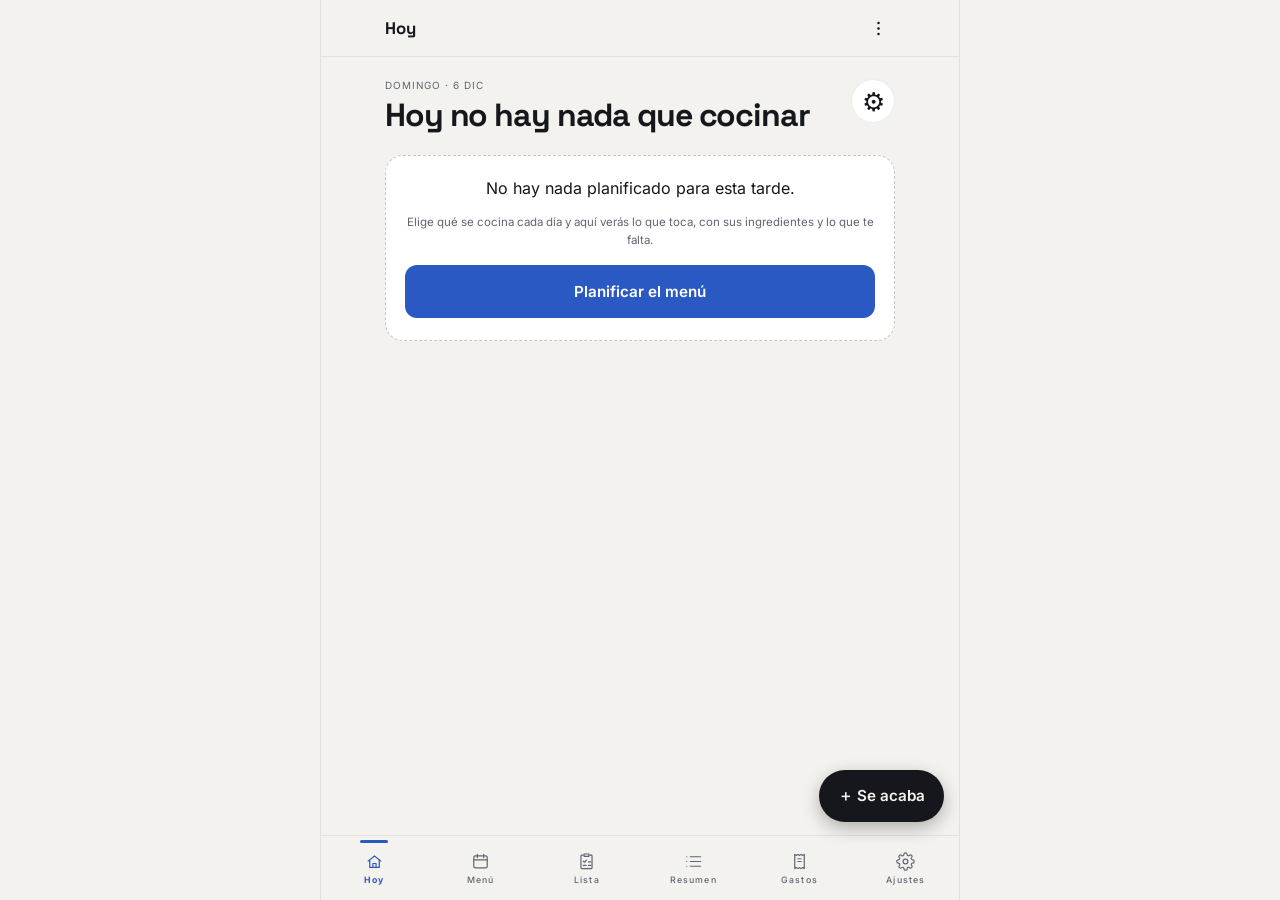
==== commit b5cb5145: "Fase 4: recetas, despensa, menú semanal y qué toca hoy Recetas - 14 recetas de noviembre (3 desayuno" ====
--- a/app/index.html
+++ b/app/index.html
@@ -41,22 +41,24 @@
 })();
 </script>
 
-<link rel="stylesheet" href="css/base.css?v=26">
-<link rel="stylesheet" href="css/shell.css?v=26">
-<link rel="stylesheet" href="css/grid.css?v=26">
-<link rel="stylesheet" href="css/comprador.css?v=26">
-<link rel="stylesheet" href="css/ficha.css?v=26">
-<link rel="stylesheet" href="css/gastos.css?v=26">
-<link rel="stylesheet" href="css/stats.css?v=26">
-<link rel="stylesheet" href="css/admin.css?v=26">
-<link rel="stylesheet" href="css/tiendas.css?v=26">
-<link rel="stylesheet" href="css/listas.css?v=26">
-<link rel="stylesheet" href="css/cesta.css?v=26">
-<link rel="stylesheet" href="css/dieta.css?v=26">
-<link rel="stylesheet" href="css/revision.css?v=26">
-<link rel="stylesheet" href="css/historial.css?v=26">
-<link rel="stylesheet" href="css/productos.css?v=26">
-<link rel="stylesheet" href="css/tasty.css?v=26">
+<link rel="stylesheet" href="css/base.css?v=34">
+<link rel="stylesheet" href="css/shell.css?v=34">
+<link rel="stylesheet" href="css/grid.css?v=34">
+<link rel="stylesheet" href="css/comprador.css?v=34">
+<link rel="stylesheet" href="css/ficha.css?v=34">
+<link rel="stylesheet" href="css/gastos.css?v=34">
+<link rel="stylesheet" href="css/stats.css?v=34">
+<link rel="stylesheet" href="css/admin.css?v=34">
+<link rel="stylesheet" href="css/tiendas.css?v=34">
+<link rel="stylesheet" href="css/listas.css?v=34">
+<link rel="stylesheet" href="css/cesta.css?v=34">
+<link rel="stylesheet" href="css/dieta.css?v=34">
+<link rel="stylesheet" href="css/revision.css?v=34">
+<link rel="stylesheet" href="css/historial.css?v=34">
+<link rel="stylesheet" href="css/productos.css?v=34">
+<link rel="stylesheet" href="css/ruta.css?v=34">
+<link rel="stylesheet" href="css/cocina.css?v=34">
+<link rel="stylesheet" href="css/tasty.css?v=34">
 </head>
 
 <body>
@@ -104,9 +106,14 @@
     <div class="vista" data-vista="recordatorios" id="v-recordatorios" hidden></div>
     <div class="vista" data-vista="listas" id="v-listas" hidden></div>
     <div class="vista" data-vista="cesta" id="v-cesta" hidden></div>
+    <div class="vista" data-vista="hoy" id="v-hoy" hidden></div>
+    <div class="vista" data-vista="menu" id="v-menu" hidden></div>
+    <div class="vista" data-vista="receta" id="v-receta" hidden></div>
     <div class="vista" data-vista="dieta" id="v-dieta" hidden></div>
     <div class="vista" data-vista="historial" id="v-historial" hidden></div>
     <div class="vista" data-vista="productos" id="v-productos" hidden></div>
+    <div class="vista" data-vista="ruta" id="v-ruta" hidden></div>
+    <div class="vista" data-vista="tienda" id="v-tienda" hidden></div>
     <div class="vista" data-vista="comprador" id="v-comprador" hidden></div>
     <div class="vista" data-vista="ticket" id="v-ticket" hidden></div>
   </main>
@@ -116,7 +123,24 @@
 
   <!-- ================= NAV INFERIOR ================= -->
   <nav class="nav" aria-label="Secciones">
-    <button class="nav-btn" data-ir="grid" aria-current="page">
+    <button class="nav-btn" data-ir="hoy" aria-current="page">
+      <svg viewBox="0 0 24 24" fill="none" stroke="currentColor" stroke-width="1.5"
+           stroke-linecap="round" stroke-linejoin="round">
+        <path d="M4 11.5 12 5l8 6.5"/><path d="M6 10v9.5h12V10"/><path d="M10 19.5v-5h4v5"/>
+      </svg>
+      <span>Hoy</span>
+    </button>
+
+    <button class="nav-btn" data-ir="menu">
+      <svg viewBox="0 0 24 24" fill="none" stroke="currentColor" stroke-width="1.5"
+           stroke-linecap="round" stroke-linejoin="round">
+        <rect x="3.5" y="5" width="17" height="15" rx="2"/><path d="M3.5 10h17M8 3v4M16 3v4"/>
+      </svg>
+      <span class="nav-punto" id="punto-dieta" hidden aria-hidden="true"></span>
+      <span>Menú</span>
+    </button>
+
+    <button class="nav-btn" data-ir="grid">
       <svg viewBox="0 0 24 24" fill="none" stroke="currentColor" stroke-width="1.5"
            stroke-linecap="round" stroke-linejoin="round">
         <path d="M8 4H6a1 1 0 0 0-1 1v15a1 1 0 0 0 1 1h12a1 1 0 0 0 1-1V5a1 1 0 0 0-1-1h-2"/>
@@ -125,17 +149,6 @@
         <path d="M14.5 12.5h3M8 17h3.5M14.5 17h3"/>
       </svg>
       <span>Lista</span>
-    </button>
-
-    <button class="nav-btn" data-ir="dieta">
-      <svg viewBox="0 0 24 24" fill="none" stroke="currentColor" stroke-width="1.5"
-           stroke-linecap="round" stroke-linejoin="round">
-        <path d="M5 3v7a2.5 2.5 0 0 0 5 0V3"/><path d="M7.5 3v7"/>
-        <path d="M7.5 12.5V21"/>
-        <path d="M17 3c-1.5 1.5-2 3.5-2 5.5s.5 3.5 2 4V21"/>
-      </svg>
-      <span class="nav-punto" id="punto-dieta" hidden aria-hidden="true"></span>
-      <span>Dieta</span>
     </button>
 
     <button class="nav-btn" data-ir="resumen">
@@ -198,60 +211,72 @@
      momento. Es la diferencia entre arrancar en medio segundo o
      en cinco.
      ============================================================ -->
-<link rel="modulepreload" href="js/alias.js?v=26">
-<link rel="modulepreload" href="js/app.js?v=26">
-<link rel="modulepreload" href="js/almacen.js?v=26">
-<link rel="modulepreload" href="js/catalogo-edit.js?v=26">
-<link rel="modulepreload" href="js/cantidad.js?v=26">
-<link rel="modulepreload" href="js/busqueda.js?v=26">
-<link rel="modulepreload" href="js/color.js?v=26">
-<link rel="modulepreload" href="js/compra.js?v=26">
-<link rel="modulepreload" href="js/datos-io.js?v=26">
-<link rel="modulepreload" href="js/escaner.js?v=26">
-<link rel="modulepreload" href="js/estado.js?v=26">
-<link rel="modulepreload" href="js/fusion.js?v=26">
-<link rel="modulepreload" href="js/gastos.js?v=26">
-<link rel="modulepreload" href="js/gemini.js?v=26">
-<link rel="modulepreload" href="js/historial.js?v=26">
-<link rel="modulepreload" href="js/iconos.js?v=26">
-<link rel="modulepreload" href="js/listas.js?v=26">
-<link rel="modulepreload" href="js/precios.js?v=26">
-<link rel="modulepreload" href="js/recetas.js?v=26">
-<link rel="modulepreload" href="js/recordatorios.js?v=26">
-<link rel="modulepreload" href="js/reposicion.js?v=26">
-<link rel="modulepreload" href="js/secciones.js?v=26">
-<link rel="modulepreload" href="js/unidades.js?v=26">
-<link rel="modulepreload" href="js/stats.js?v=26">
-<link rel="modulepreload" href="js/tema.js?v=26">
-<link rel="modulepreload" href="js/tiendas.js?v=26">
-<link rel="modulepreload" href="js/ui/admin.js?v=26">
-<link rel="modulepreload" href="js/ui/cesta.js?v=26">
-<link rel="modulepreload" href="js/ui/cantidad.js?v=26">
-<link rel="modulepreload" href="js/ui/comprador.js?v=26">
-<link rel="modulepreload" href="js/ui/dieta.js?v=26">
-<link rel="modulepreload" href="js/ui/escaner.js?v=26">
-<link rel="modulepreload" href="js/ui/ficha.js?v=26">
-<link rel="modulepreload" href="js/ui/gastos.js?v=26">
-<link rel="modulepreload" href="js/ui/historial.js?v=26">
-<link rel="modulepreload" href="js/ui/grid.js?v=26">
-<link rel="modulepreload" href="js/ui/importar.js?v=26">
-<link rel="modulepreload" href="js/ui/listas.js?v=26">
-<link rel="modulepreload" href="js/ui/productos.js?v=26">
-<link rel="modulepreload" href="js/ui/precios-panel.js?v=26">
-<link rel="modulepreload" href="js/ui/recordatorios.js?v=26">
-<link rel="modulepreload" href="js/ui/resumen.js?v=26">
-<link rel="modulepreload" href="js/ui/revision.js?v=26">
-<link rel="modulepreload" href="js/ui/stats.js?v=26">
-<link rel="modulepreload" href="js/ui/ticket.js?v=26">
-<link rel="modulepreload" href="js/ui/tiendas.js?v=26">
-<link rel="modulepreload" href="js/url.js?v=26">
-<link rel="modulepreload" href="js/util.js?v=26">
-<link rel="modulepreload" href="datos/catalogo.js?v=26">
-<link rel="modulepreload" href="datos/categorias.js?v=26">
-<link rel="modulepreload" href="datos/iconos.js?v=26">
-<link rel="modulepreload" href="datos/recetas-dieta.js?v=26">
-<link rel="modulepreload" href="datos/secciones.js?v=26">
-<link rel="modulepreload" href="datos/tiendas.js?v=26">
+<link rel="modulepreload" href="js/alias.js?v=34">
+<link rel="modulepreload" href="js/app.js?v=34">
+<link rel="modulepreload" href="js/almacen.js?v=34">
+<link rel="modulepreload" href="js/catalogo-edit.js?v=34">
+<link rel="modulepreload" href="js/cantidad.js?v=34">
+<link rel="modulepreload" href="js/busqueda.js?v=34">
+<link rel="modulepreload" href="js/color.js?v=34">
+<link rel="modulepreload" href="js/compra.js?v=34">
+<link rel="modulepreload" href="js/datos-io.js?v=34">
+<link rel="modulepreload" href="js/escaner.js?v=34">
+<link rel="modulepreload" href="js/despensa.js?v=34">
+<link rel="modulepreload" href="js/estado.js?v=34">
+<link rel="modulepreload" href="js/fusion.js?v=34">
+<link rel="modulepreload" href="js/gastos.js?v=34">
+<link rel="modulepreload" href="js/gemini.js?v=34">
+<link rel="modulepreload" href="js/historial.js?v=34">
+<link rel="modulepreload" href="js/iconos.js?v=34">
+<link rel="modulepreload" href="js/listas.js?v=34">
+<link rel="modulepreload" href="js/menu.js?v=34">
+<link rel="modulepreload" href="js/precios.js?v=34">
+<link rel="modulepreload" href="js/recetas.js?v=34">
+<link rel="modulepreload" href="js/recordatorios.js?v=34">
+<link rel="modulepreload" href="js/reposicion.js?v=34">
+<link rel="modulepreload" href="js/ruta.js?v=34">
+<link rel="modulepreload" href="js/secciones.js?v=34">
+<link rel="modulepreload" href="js/unidades.js?v=34">
+<link rel="modulepreload" href="js/stats.js?v=34">
+<link rel="modulepreload" href="js/tema.js?v=34">
+<link rel="modulepreload" href="js/tiendas.js?v=34">
+<link rel="modulepreload" href="js/ui/admin.js?v=34">
+<link rel="modulepreload" href="js/ui/cesta.js?v=34">
+<link rel="modulepreload" href="js/ui/cantidad.js?v=34">
+<link rel="modulepreload" href="js/ui/comprador.js?v=34">
+<link rel="modulepreload" href="js/ui/dieta.js?v=34">
+<link rel="modulepreload" href="js/ui/escaner.js?v=34">
+<link rel="modulepreload" href="js/ui/ficha.js?v=34">
+<link rel="modulepreload" href="js/ui/gastos.js?v=34">
+<link rel="modulepreload" href="js/ui/historial.js?v=34">
+<link rel="modulepreload" href="js/ui/grid.js?v=34">
+<link rel="modulepreload" href="js/ui/importar.js?v=34">
+<link rel="modulepreload" href="js/ui/listas.js?v=34">
+<link rel="modulepreload" href="js/ui/productos.js?v=34">
+<link rel="modulepreload" href="js/ui/acaba.js?v=34">
+<link rel="modulepreload" href="js/ui/hoy.js?v=34">
+<link rel="modulepreload" href="js/ui/menu.js?v=34">
+<link rel="modulepreload" href="js/ui/receta.js?v=34">
+<link rel="modulepreload" href="js/ui/receta-comun.js?v=34">
+<link rel="modulepreload" href="js/ui/precios-panel.js?v=34">
+<link rel="modulepreload" href="js/ui/recordatorios.js?v=34">
+<link rel="modulepreload" href="js/ui/resumen.js?v=34">
+<link rel="modulepreload" href="js/ui/ruta.js?v=34">
+<link rel="modulepreload" href="js/ui/revision.js?v=34">
+<link rel="modulepreload" href="js/ui/stats.js?v=34">
+<link rel="modulepreload" href="js/ui/ticket.js?v=34">
+<link rel="modulepreload" href="js/ui/tienda.js?v=34">
+<link rel="modulepreload" href="js/ui/tiendas.js?v=34">
+<link rel="modulepreload" href="js/url.js?v=34">
+<link rel="modulepreload" href="js/util.js?v=34">
+<link rel="modulepreload" href="datos/catalogo.js?v=34">
+<link rel="modulepreload" href="datos/categorias.js?v=34">
+<link rel="modulepreload" href="datos/fotos-recetas.js?v=34">
+<link rel="modulepreload" href="datos/iconos.js?v=34">
+<link rel="modulepreload" href="datos/recetas-dieta.js?v=34">
+<link rel="modulepreload" href="datos/recetas-noviembre.js?v=34">
+<link rel="modulepreload" href="datos/secciones.js?v=34">
+<link rel="modulepreload" href="datos/tiendas.js?v=34">
 
 <!-- ============================================================
      RED DE SEGURIDAD
@@ -354,6 +379,6 @@
 })();
 </script>
 
-<script type="module" src="js/app.js?v=26"></script>
+<script type="module" src="js/app.js?v=34"></script>
 </body>
 </html>
--- a/app/css/base.css
+++ b/app/css/base.css
@@ -48,8 +48,8 @@
   --tinta:        #15171C;
   --tinta-suave:  #5F6573;
   --perforado:    #C9C6BE;
-  --hay:          #1F7A4D;     /* hay stock   */
-  --acaba:        #AA4E07;     /* se acaba    */
+  --hay:          #1B6E45;     /* hay stock   */
+  --acaba:        #9C4806;     /* se acaba    */
   --agotado:      #B42318;     /* agotado     */
   --acento:       #2B59C3;
   --sobre-acento: #FFFFFF;     /* texto sobre el acento */
--- a/app/css/ruta.css
+++ b/app/css/ruta.css
@@ -0,0 +1,98 @@
+/* ============================================================
+   RUTA POR TIENDA
+   ============================================================ */
+
+.rt-ayuda { padding: 0.9rem var(--pad-x) 0.4rem; font-size: 0.88rem; line-height: 1.5; color: var(--muted-2); }
+.rt-lista { list-style: none; margin: 0.4rem var(--pad-x) 0; background: var(--ticket); border: 1px solid var(--line-sutil); border-radius: var(--r-lg); overflow: hidden; }
+.rt-fila { position: relative; display: flex; align-items: center; gap: 0.5rem; min-height: 64px; padding: 0.3rem 0.5rem 0.3rem 0.9rem; background: var(--ticket); border-bottom: 1px dashed var(--perforado); }
+.rt-fila:last-child { border-bottom: 0; }
+.rt-fila.rt-arrastrando { z-index: 5; box-shadow: 0 8px 24px rgba(0,0,0,0.22); border-radius: var(--r-md); transition: none; }
+.rt-n { font-family: var(--f-mono); font-size: 0.8rem; font-weight: 700; color: var(--accent); width: 1.6rem; }
+.rt-asa { width: 40px; height: 48px; font-size: 1.3rem; color: var(--muted); touch-action: none; cursor: grab; }
+.rt-asa:active { cursor: grabbing; }
+.rt-nombre { flex: 1; min-width: 0; }
+.rt-nombre b { display: block; font-size: 0.98rem; font-weight: 600; }
+.rt-nombre small { font-size: 0.72rem; color: var(--muted); }
+.rt-btn { width: 40px; height: 44px; border-radius: var(--r-sm); font-size: 0.8rem; color: var(--muted-2); }
+.rt-btn:disabled { opacity: 0.25; }
+.rt-btn:not(:disabled):active { background: var(--papel); }
+
+.rt-ocultas { margin: 12px var(--pad-x) 0; padding: 0.9rem 1rem; border: 1px dashed var(--perforado); border-radius: var(--r-lg); }
+.rt-chips { display: flex; flex-wrap: wrap; gap: 6px; margin: 0.5rem 0; }
+.rt-chips button { min-height: 40px; padding: 0 0.8rem; border-radius: var(--r-pill); background: var(--ticket); border: 1px solid var(--line); font-size: 0.8rem; font-weight: 600; }
+.rt-ocultas small { font-size: 0.72rem; color: var(--muted); }
+.rt-extras { display: flex; flex-direction: column; align-items: flex-start; padding: 0.6rem var(--pad-x) 0; }
+
+/* ============================================================
+   ELEGIR TIENDA
+   ============================================================ */
+
+.tn-cab { background: var(--accent); color: var(--sobre-acento); padding: calc(1.4rem + var(--safe-top)) var(--pad-x) 1.5rem; transition: background 0.25s var(--curva); }
+.tn-cab .rv-meta { color: inherit; opacity: 0.85; }
+.tn-cab h1 { font-family: var(--f-titulo); font-size: 1.9rem; font-weight: 700; letter-spacing: -0.03em; line-height: 1.1; margin: 0.4rem 0; }
+.tn-cab p { font-size: 0.9rem; opacity: 0.92; }
+
+.tn-lista { display: flex; flex-direction: column; gap: 10px; padding: 12px var(--pad-x) 0; }
+.tn-card { display: flex; align-items: center; gap: 0.9rem; padding: 0.9rem 1rem; min-height: 72px; text-align: left; background: var(--ticket); border: 1px solid var(--line-sutil); border-radius: var(--r-lg); }
+.tn-card[aria-checked="true"] { border: 2px solid var(--marca); padding: calc(0.9rem - 1px) calc(1rem - 1px); }
+.tn-sello { flex: 0 0 auto; width: 48px; height: 48px; display: grid; place-items: center; border-radius: var(--r-md); background: var(--marca); color: #fff; font-family: var(--f-titulo); font-weight: 700; font-size: 0.95rem; }
+.tn-texto { flex: 1; min-width: 0; display: flex; flex-direction: column; gap: 0.15rem; }
+.tn-texto b { font-size: 1.02rem; font-weight: 600; }
+.tn-texto small { font-size: 0.76rem; color: var(--muted); }
+.tn-ruta { margin-top: 0.4rem; font-family: var(--f-mono); font-size: 0.6rem; letter-spacing: 0.04em; color: var(--muted-2); line-height: 1.6; }
+.tn-radio { flex: 0 0 auto; width: 26px; height: 26px; display: grid; place-items: center; border-radius: 50%; border: 2px solid var(--perforado); color: var(--marca); font-size: 0.9rem; }
+.tn-card[aria-checked="true"] .tn-radio { border-color: var(--marca); }
+.tn-extras { display: flex; flex-direction: column; align-items: flex-start; padding: 0.4rem var(--pad-x) 0; }
+
+/* ============================================================
+   COMPRA POR RUTA Y MODO PASILLO
+   ============================================================ */
+
+.cmp-cab.cmp-cab-tienda { background: var(--accent); color: var(--sobre-acento); border: 0; padding: calc(1rem + var(--safe-top)) var(--pad-x) 1rem; transition: background 0.25s var(--curva); }
+.cmp-cab-tienda .rv-meta { color: inherit; opacity: 0.85; }
+.cmp-cab-fila { display: flex; align-items: center; justify-content: space-between; gap: 0.8rem; margin-top: 0.3rem; }
+.cmp-cab-tienda h1 { font-family: var(--f-titulo); font-size: 1.55rem; font-weight: 700; letter-spacing: -0.03em; line-height: 1.1; }
+.cmp-cambiar, .cmp-modo { min-height: 44px; padding: 0 1rem; border-radius: var(--r-pill); background: rgba(255,255,255,0.2); color: inherit; font-weight: 600; font-size: 0.85rem; }
+.cmp-cab-tienda .cmp-barra { height: 6px; border-radius: var(--r-pill); background: rgba(255,255,255,0.3); }
+.cmp-cab-tienda .cmp-barra i { background: currentColor; border-radius: var(--r-pill); }
+.cmp-cab-pie { display: flex; align-items: center; justify-content: space-between; margin-top: 0.5rem; font-family: var(--f-mono); font-size: 0.8rem; }
+
+.cmp-grupo.cmp-seccion { display: flex; align-items: baseline; justify-content: space-between; font-family: var(--f-mono); font-size: 0.7rem; letter-spacing: 0.08em; color: var(--muted-2); border-bottom: 1px dashed var(--perforado); padding-bottom: 0.5rem; }
+.cmp-sec-n { color: var(--accent); }
+.cmp-sec-h { font-size: 0.7rem; }
+.cmp-seccion[data-completa="true"] .cmp-sec-h { color: var(--hay); font-weight: 700; }
+.cmp-asignar { display: block; margin: -0.2rem var(--pad-x) 0.4rem 3.6rem; min-height: 44px; color: var(--accent); font-weight: 600; font-size: 0.82rem; text-align: left; }
+
+/* ---------- modo pasillo ---------- */
+
+.ps-cab { background: var(--accent); color: var(--sobre-acento); padding: calc(0.9rem + var(--safe-top)) var(--pad-x) 1.1rem; transition: background 0.25s var(--curva); }
+.ps-tienda { display: flex; align-items: center; gap: 0.6rem; }
+.ps-tienda b { flex: 1; font-size: 1rem; }
+.ps-sello { width: 36px; height: 36px; font-size: 0.78rem; background: rgba(255,255,255,0.95); color: var(--accent); }
+.ps-cuenta { font-family: var(--f-mono); font-size: 0.85rem; }
+.ps-seccion { display: flex; align-items: center; justify-content: space-between; gap: 0.6rem; margin-top: 1.1rem; }
+.ps-seccion > div { flex: 1; text-align: center; }
+.ps-seccion .rv-meta { color: inherit; opacity: 0.85; }
+.ps-seccion h1 { font-family: var(--f-titulo); font-size: 2.1rem; font-weight: 700; letter-spacing: -0.03em; line-height: 1.1; margin-top: 0.2rem; }
+.ps-flecha { width: 56px; height: 56px; flex: 0 0 auto; border-radius: 50%; background: rgba(255,255,255,0.22); color: inherit; font-size: 2rem; line-height: 1; }
+.ps-flecha:disabled { opacity: 0.3; }
+
+.ps-tabs { display: flex; gap: 6px; padding: 0.8rem var(--pad-x) 0; overflow-x: auto; scrollbar-width: none; }
+.ps-tabs::-webkit-scrollbar { display: none; }
+.ps-tabs button { flex: 0 0 auto; min-height: 44px; padding: 0 0.9rem; border-radius: var(--r-pill); background: var(--ticket); border: 1px solid var(--line-sutil); font-family: var(--f-mono); font-size: 0.7rem; font-weight: 600; }
+.ps-tabs button[aria-selected="true"] { background: var(--tinta); color: var(--papel); border-color: var(--tinta); }
+.ps-tabs button[data-completa="true"]:not([aria-selected="true"]) { color: var(--hay); }
+
+.ps-lista { display: flex; flex-direction: column; gap: 10px; padding: 14px var(--pad-x) 0; }
+.ps-fila { display: flex; align-items: center; gap: 1rem; width: 100%; min-height: 78px; padding: 0.8rem 1.1rem; text-align: left; background: var(--ticket); border: 1px solid var(--line-sutil); border-radius: var(--r-lg); }
+.ps-circulo { flex: 0 0 auto; width: 40px; height: 40px; display: grid; place-items: center; border-radius: 50%; border: 2.5px solid var(--perforado); color: transparent; }
+.ps-circulo svg { width: 22px; height: 22px; }
+.ps-txt { flex: 1; min-width: 0; }
+.ps-txt b { display: block; font-size: 1.3rem; font-weight: 600; line-height: 1.2; letter-spacing: -0.01em; }
+.ps-txt i { font-style: normal; font-family: var(--f-mono); color: var(--accent); }
+.ps-txt small { display: block; font-size: 0.78rem; color: var(--muted); margin-top: 0.15rem; }
+.ps-precio { font-family: var(--f-mono); font-size: 1.1rem; font-weight: 600; font-variant-numeric: tabular-nums; }
+.ps-fila[data-hecho="true"] { background: var(--papel); }
+.ps-fila[data-hecho="true"] .ps-circulo { background: var(--accent); border-color: var(--accent); color: var(--sobre-acento); }
+.ps-fila[data-hecho="true"] .ps-txt b, .ps-fila[data-hecho="true"] .ps-precio { text-decoration: line-through; color: var(--muted); }
+.ps-sig { min-height: 60px; font-size: 1.05rem; }
--- a/app/css/cocina.css
+++ b/app/css/cocina.css
@@ -0,0 +1,180 @@
+/* ============================================================
+   COCINA Y PLANIFICACIÓN
+   Hoy, menú semanal, selector de receta, ficha de receta,
+   ingredientes del bloque y aviso «se acaba».
+   ============================================================ */
+
+/* ---------- imagen y color de receta ---------- */
+
+.rc-img { position: relative; display: grid; place-items: center; overflow: hidden; flex: 0 0 auto;
+  background: color-mix(in srgb, var(--rc) 20%, var(--ticket)); color: var(--rc); }
+.rc-ico { font-size: 1.8rem; line-height: 1; }
+.rc-ico img { width: 60%; height: 60%; object-fit: contain; filter: invert(var(--invertir)); }
+.rc-foto { position: absolute; inset: 0; width: 100%; height: 100%; object-fit: cover; }
+.rc-mini { width: 60px; height: 60px; border-radius: var(--r-md); }
+.rc-tarjeta { width: 100%; aspect-ratio: 4 / 3; border-radius: var(--r-md); }
+.rc-tarjeta .rc-ico { font-size: 2.6rem; }
+.rc-grande { width: 100%; height: 240px; }
+.rc-grande .rc-ico { font-size: 4.6rem; }
+.rc-punto { display: inline-block; width: 10px; height: 10px; border-radius: 50%; margin-right: 0.45rem; flex: 0 0 auto; vertical-align: baseline; }
+
+.rc-chip { display: inline-block; padding: 0.2rem 0.55rem; border-radius: var(--r-pill); font-size: 0.68rem; font-weight: 600;
+  background: var(--papel); color: var(--muted-2); white-space: nowrap; }
+.rc-hay, .rc-todo { color: var(--hay); background: color-mix(in srgb, var(--hay) 13%, transparent); }
+.rc-acaba { color: var(--acaba); background: color-mix(in srgb, var(--acaba) 14%, transparent); }
+.rc-falta { color: var(--agotado); background: color-mix(in srgb, var(--agotado) 13%, transparent); }
+
+/* ---------- ficha de receta ---------- */
+
+.rc-hero { position: relative; }
+.rc-btn-atras, .rc-btn-fav { position: absolute; top: calc(0.8rem + var(--safe-top)); background: var(--ticket); z-index: 2; }
+.rc-btn-atras { left: var(--pad-x); }
+.rc-btn-fav { right: var(--pad-x); font-size: 1.3rem; color: var(--agotado); }
+.rc-cuerpo { margin-top: -22px; position: relative; padding: 1.3rem var(--pad-x) 6.5rem; background: var(--papel); border-radius: var(--r-lg) var(--r-lg) 0 0; }
+.rc-cuerpo .rv-meta { display: flex; align-items: center; }
+.rc-titulo { font-family: var(--f-titulo); font-size: 1.85rem; font-weight: 700; letter-spacing: -0.03em; line-height: 1.1; margin: 0.4rem 0 1rem; }
+.rc-datos { display: grid; grid-template-columns: 1fr 1fr 1.3fr; gap: 8px; }
+.rc-datos > div { background: var(--ticket); border: 1px solid var(--line-sutil); border-radius: var(--r-md); padding: 0.6rem 0.8rem; min-height: 64px; }
+.rc-datos small { display: block; font-size: 0.7rem; color: var(--muted); }
+.rc-datos b { font-family: var(--f-mono); font-size: 1.15rem; }
+.rc-pasos { border: 0; background: none; margin-top: 2px; }
+.rc-pasos button { width: 34px; height: 32px; }
+.rc-tabs { display: flex; padding: 4px; margin: 1rem 0 0.4rem; background: var(--ticket); border: 1px solid var(--line-sutil); border-radius: var(--r-pill); }
+.rc-tabs button { flex: 1; min-height: 44px; border-radius: var(--r-pill); font-weight: 600; font-size: 0.9rem; }
+.rc-tabs button[aria-selected="true"] { background: var(--papel); box-shadow: 0 1px 3px rgba(0,0,0,0.12); }
+.rc-ings { list-style: none; background: var(--ticket); border: 1px solid var(--line-sutil); border-radius: var(--r-lg); overflow: hidden; margin-top: 0.6rem; }
+.rc-ing { width: 100%; display: flex; align-items: center; gap: 0.6rem; min-height: 56px; padding: 0.4rem 1rem; text-align: left; border-bottom: 1px dashed var(--perforado); }
+.rc-ings li:last-child .rc-ing { border-bottom: 0; }
+.rc-ing-n { flex: 1; min-width: 0; font-size: 0.98rem; }
+.rc-ing-n small { color: var(--muted); font-size: 0.74rem; }
+.rc-ing-c { font-family: var(--f-mono); font-size: 0.85rem; font-variant-numeric: tabular-nums; }
+.rc-notas { margin-top: 0.8rem; padding: 0.8rem 1rem; font-size: 0.84rem; line-height: 1.55; color: var(--muted-2); border: 1px dashed var(--perforado); border-radius: var(--r-md); }
+.rc-pasos-lista { list-style: none; margin-top: 0.6rem; display: flex; flex-direction: column; gap: 10px; }
+.rc-pasos-lista li { display: flex; gap: 0.9rem; padding: 1rem; background: var(--ticket); border: 1px solid var(--line-sutil); border-radius: var(--r-lg); }
+.rc-n { flex: 0 0 auto; width: 34px; height: 34px; display: grid; place-items: center; border-radius: 50%; background: var(--accent); color: var(--sobre-acento); font-family: var(--f-mono); font-weight: 700; }
+.rc-pasos-lista p { font-size: 1.15rem; line-height: 1.5; }
+.rc-pasos-lista small { color: var(--muted); }
+.rc-pie { flex-direction: row; align-items: center; gap: 10px; }
+.rc-pie .btn-principal { flex: 1; }
+.rc-editar { flex: 0 0 auto; background: var(--ticket); border: 1px solid var(--line); font-size: 1.2rem; }
+
+/* ---------- qué toca hoy ---------- */
+
+.hy-cab { display: flex; align-items: flex-start; justify-content: space-between; gap: 1rem; padding: calc(1.4rem + var(--safe-top)) var(--pad-x) 0.4rem; }
+.hy-cab h1 { font-family: var(--f-titulo); font-size: 2rem; font-weight: 700; letter-spacing: -0.035em; line-height: 1.08; margin-top: 0.4rem; }
+.hy-bloque { margin: 1rem var(--pad-x) 0; background: var(--ticket); border: 1px solid var(--line-sutil); border-radius: var(--r-lg); padding: 1rem; }
+.hy-bloque-cab { display: flex; align-items: center; justify-content: space-between; }
+.hy-bloque-cab b { font-size: 1rem; }
+.hy-lista { list-style: none; margin-top: 0.4rem; }
+.hy-rec { width: 100%; display: flex; align-items: center; gap: 0.8rem; padding: 0.6rem 0; text-align: left; min-height: 76px; }
+.hy-rec-t { flex: 1; min-width: 0; display: flex; flex-direction: column; gap: 0.1rem; }
+.hy-rec-t b { font-size: 1.02rem; line-height: 1.25; }
+.hy-rec-t small { font-size: 0.74rem; color: var(--muted); }
+.hy-rec .rc-punto { margin: 0; }
+.hy-resumen { display: flex; justify-content: space-between; margin: 0.6rem 0 0.9rem; padding-top: 0.8rem; border-top: 1px dashed var(--perforado); font-family: var(--f-mono); font-size: 0.68rem; letter-spacing: 0.06em; color: var(--muted-2); }
+.hy-falta { color: var(--agotado); font-weight: 700; }
+.hy-ok { color: var(--hay); font-weight: 700; }
+.hy-botones { display: flex; gap: 8px; }
+.hy-botones .btn-principal { flex: 2; }
+.hy-botones .btn-secundario { flex: 1.2; }
+.hy-botones button { min-height: 52px; padding: 0 0.6rem; font-size: 0.9rem; }
+.hy-aviso { display: flex; align-items: center; gap: 0.8rem; margin: 10px var(--pad-x) 0; padding: 0.8rem 1rem; background: color-mix(in srgb, var(--acaba) 12%, var(--ticket)); border: 1px solid color-mix(in srgb, var(--acaba) 30%, transparent); border-radius: var(--r-lg); }
+.hy-aviso > span { font-size: 1.3rem; color: var(--acaba); }
+.hy-aviso div { flex: 1; min-width: 0; }
+.hy-aviso b { display: block; font-size: 0.92rem; color: var(--acaba); }
+.hy-aviso small { font-size: 0.78rem; color: var(--muted-2); }
+.hy-aviso .btn-secundario { width: auto; min-height: 44px; padding: 0 1rem; font-size: 0.85rem; }
+.hy-manana { margin: 1.2rem var(--pad-x) 0; font-size: 0.9rem; line-height: 1.5; padding-bottom: 5rem; }
+.hy-manana small { display: block; margin-bottom: 0.25rem; }
+.hy-vacio { margin: 1rem var(--pad-x) 0; padding: 1.4rem 1.2rem; text-align: center; background: var(--ticket); border: 1px dashed var(--perforado); border-radius: var(--r-lg); }
+.hy-vacio .btn-principal { margin-top: 1rem; }
+
+/* ---------- ingredientes del bloque: ticket con borde dentado ---------- */
+
+.bl-leyenda { display: flex; flex-wrap: wrap; gap: 0.3rem 1rem; padding: 0.6rem var(--pad-x) 0; font-size: 0.78rem; color: var(--muted-2); }
+.bl-leyenda span { display: inline-flex; align-items: center; }
+.bl-ticket { position: relative; margin: 1rem var(--pad-x) 6rem; padding: 1rem 1.1rem 1.2rem; background: var(--ticket); font-family: var(--f-mono); }
+.bl-ticket::before, .bl-ticket::after { content: ''; position: absolute; left: 0; right: 0; height: 8px;
+  background: radial-gradient(circle at 6px 0, var(--papel) 4px, transparent 4.5px) repeat-x; background-size: 12px 8px; }
+.bl-ticket::before { top: -1px; }
+.bl-ticket::after { bottom: -7px; transform: scaleY(-1); }
+.bl-cab { text-align: center; font-size: 0.66rem; letter-spacing: 0.1em; color: var(--muted); padding-bottom: 0.6rem; border-bottom: 1px dashed var(--perforado); }
+.bl-fila { display: block; width: 100%; text-align: left; padding: 0.6rem 0; border-bottom: 1px solid var(--line-sutil); min-height: 52px; }
+.bl-linea1, .bl-linea2 { display: flex; justify-content: space-between; align-items: center; gap: 0.6rem; }
+.bl-linea1 b { font-size: 0.86rem; font-weight: 700; letter-spacing: 0.02em; }
+.bl-linea2 { margin-top: 0.25rem; font-size: 0.66rem; letter-spacing: 0.04em; }
+.bl-desglose { display: flex; flex-wrap: wrap; align-items: center; gap: 0.2rem 0.6rem; color: var(--muted-2); }
+.bl-desglose .rc-punto { width: 8px; height: 8px; margin-right: 0.25rem; }
+.bl-hay { color: var(--hay); font-weight: 700; } .bl-acaba { color: var(--acaba); font-weight: 700; }
+.bl-falta { color: var(--agotado); font-weight: 700; } .bl-desc { color: var(--muted); }
+.bl-pie { display: flex; justify-content: space-between; padding-top: 0.8rem; border-top: 1px dashed var(--perforado); font-size: 0.72rem; font-weight: 700; letter-spacing: 0.06em; margin-top: 0.4rem; }
+
+/* ---------- menú semanal ---------- */
+
+.mn-cab { display: flex; align-items: center; justify-content: space-between; gap: 0.6rem; padding: calc(1.2rem + var(--safe-top)) var(--pad-x) 0.4rem; }
+.mn-cab h1 { font-family: var(--f-titulo); font-size: 2.1rem; font-weight: 700; letter-spacing: -0.035em; }
+.mn-semana { display: flex; align-items: center; }
+.mn-flecha { width: 44px; height: 44px; font-size: 1.5rem; }
+.mn-rango { min-height: 44px; padding: 0 0.4rem; font-family: var(--f-mono); font-size: 0.82rem; font-weight: 600; }
+.mn-leyenda { display: flex; align-items: center; gap: 0.5rem; padding: 0.3rem var(--pad-x) 0.6rem; font-size: 0.78rem; color: var(--muted-2); }
+.mn-cuadro { width: 14px; height: 14px; border-radius: 4px; background: color-mix(in srgb, var(--accent) 18%, var(--ticket)); border: 1.5px solid var(--accent); }
+.mn-tabla { padding: 0 calc(var(--pad-x) - 0.2rem); }
+.mn-cols, .mn-fila { display: grid; grid-template-columns: 44px repeat(3, 1fr); gap: 6px; }
+.mn-cols { margin-bottom: 4px; font-family: var(--f-mono); font-size: 0.56rem; letter-spacing: 0.06em; color: var(--muted); }
+.mn-cols span { padding-left: 2px; }
+.mn-fila { margin-bottom: 6px; }
+.mn-dia { display: flex; flex-direction: column; align-items: center; justify-content: center; border-radius: var(--r-md); background: var(--ticket); border: 1px solid var(--line-sutil); min-height: 76px; }
+.mn-dia small { font-family: var(--f-mono); font-size: 0.56rem; color: var(--muted); }
+.mn-dia b { font-family: var(--f-titulo); font-size: 1.15rem; }
+.mn-hoy { background: var(--tinta); color: var(--papel); } .mn-hoy small { color: inherit; opacity: 0.8; }
+.mn-celda { display: flex; flex-direction: column; justify-content: center; gap: 0.25rem; min-height: 76px; padding: 0.4rem 0.45rem; text-align: left; border-radius: var(--r-md); background: var(--ticket); border: 1px solid var(--line-sutil); font-size: 0.7rem; line-height: 1.2; font-weight: 500; }
+.mn-bloque { background: color-mix(in srgb, var(--accent) 14%, var(--ticket)); border-color: var(--accent); }
+.mn-vacia { align-items: center; background: transparent; border: 1.5px dashed var(--perforado); color: var(--muted); font-size: 1.3rem; }
+.mn-fuera { align-items: center; background: var(--line-sutil); color: var(--muted-2); font-size: 0.7rem; text-align: center; border-style: solid; }
+.mn-rec { display: flex; align-items: flex-start; }
+.mn-rec .rc-punto { margin-top: 0.22rem; width: 8px; height: 8px; margin-right: 0.3rem; }
+.mn-rec span:last-child { overflow: hidden; display: -webkit-box; -webkit-line-clamp: 3; -webkit-box-orient: vertical; word-break: break-word; }
+.mn-rec small { color: var(--muted); }
+.mn-acciones { display: flex; gap: 8px; padding: 0.8rem var(--pad-x) 0; }
+.mn-acciones button { flex: 1; min-height: 52px; font-size: 0.9rem; padding: 0 0.6rem; }
+
+/* ---------- selector de receta ---------- */
+
+.sl-grid { display: grid; grid-template-columns: repeat(2, 1fr); gap: 10px; padding: 12px var(--pad-x) 11rem; }
+.sl-card { display: flex; flex-direction: column; gap: 0.4rem; padding: 8px; text-align: left; background: var(--ticket); border: 1.5px solid var(--line-sutil); border-radius: var(--r-lg); min-height: 44px; }
+.sl-card[aria-pressed="true"] { border-color: var(--accent); box-shadow: 0 0 0 2px var(--accent); }
+.sl-card b { font-size: 0.92rem; line-height: 1.25; padding: 0 0.2rem; }
+.sl-pie { display: flex; justify-content: space-between; align-items: center; gap: 0.3rem; margin: auto 0.2rem 0.1rem; }
+.sl-pie small { font-family: var(--f-mono); font-size: 0.62rem; color: var(--muted); }
+.sl-pie-fijo { gap: 10px; }
+.sl-raciones { display: flex; align-items: center; justify-content: space-between; gap: 0.6rem; }
+.sl-raciones b { display: block; font-size: 0.95rem; }
+.sl-raciones small { font-size: 0.74rem; color: var(--muted); }
+
+/* ---------- «se acaba»: botón flotante y hoja ---------- */
+
+.fab-acaba { position: fixed; right: max(var(--pad-x), calc(50vw - 320px + 16px)); bottom: calc(var(--nav-alto) + var(--safe-bottom) + 14px); z-index: 30;
+  min-height: 52px; padding: 0 1.2rem; border-radius: var(--r-pill); background: var(--tinta); color: var(--papel);
+  font-weight: 600; font-size: 0.95rem; box-shadow: 0 6px 18px rgba(0,0,0,0.28); }
+.fab-acaba[hidden] { display: none; }
+body[data-modo="comprador"] .fab-acaba { display: none; }
+.ac-hoja { max-height: 92dvh; }
+.ac-cab { display: flex; align-items: center; justify-content: space-between; gap: 1rem; margin-bottom: 0.8rem; }
+.ac-cab h2 { font-family: var(--f-titulo); font-size: 1.4rem; font-weight: 700; letter-spacing: -0.02em; }
+.ac-sub { padding: 1rem 0 0.5rem; }
+.ac-grid { display: grid; grid-template-columns: repeat(3, 1fr); gap: 8px; margin-bottom: 1rem; }
+.ac-prod { display: flex; flex-direction: column; align-items: center; justify-content: center; gap: 0.3rem; min-height: 98px; padding: 0.5rem 0.3rem; text-align: center; background: var(--ticket); border: 1.5px solid var(--line-sutil); border-radius: var(--r-md); }
+.ac-prod b { font-size: 0.78rem; font-weight: 600; line-height: 1.2; }
+.ac-prod[aria-pressed="true"] { border-color: var(--accent); background: color-mix(in srgb, var(--accent) 12%, var(--ticket)); }
+.ac-ico { font-size: 1.7rem; line-height: 1; }
+.ac-ico img { width: 30px; height: 30px; filter: invert(var(--invertir)); }
+.ac-e { font-family: var(--f-mono); font-size: 0.55rem; font-weight: 700; letter-spacing: 0.06em; }
+.ac-e.acaba { color: var(--acaba); } .ac-e.agotado { color: var(--agotado); }
+
+/* ---------- navegación con 6 pestañas ---------- */
+
+.nav-btn span { font-size: 0.56rem; }
+
+/* El botón flotante no tapa lo último de la pantalla ni los avisos */
+body.con-fab .vista { padding-bottom: 6.5rem; }
+body.con-fab .aviso { bottom: calc(var(--nav-alto) + var(--safe-bottom) + 80px); }
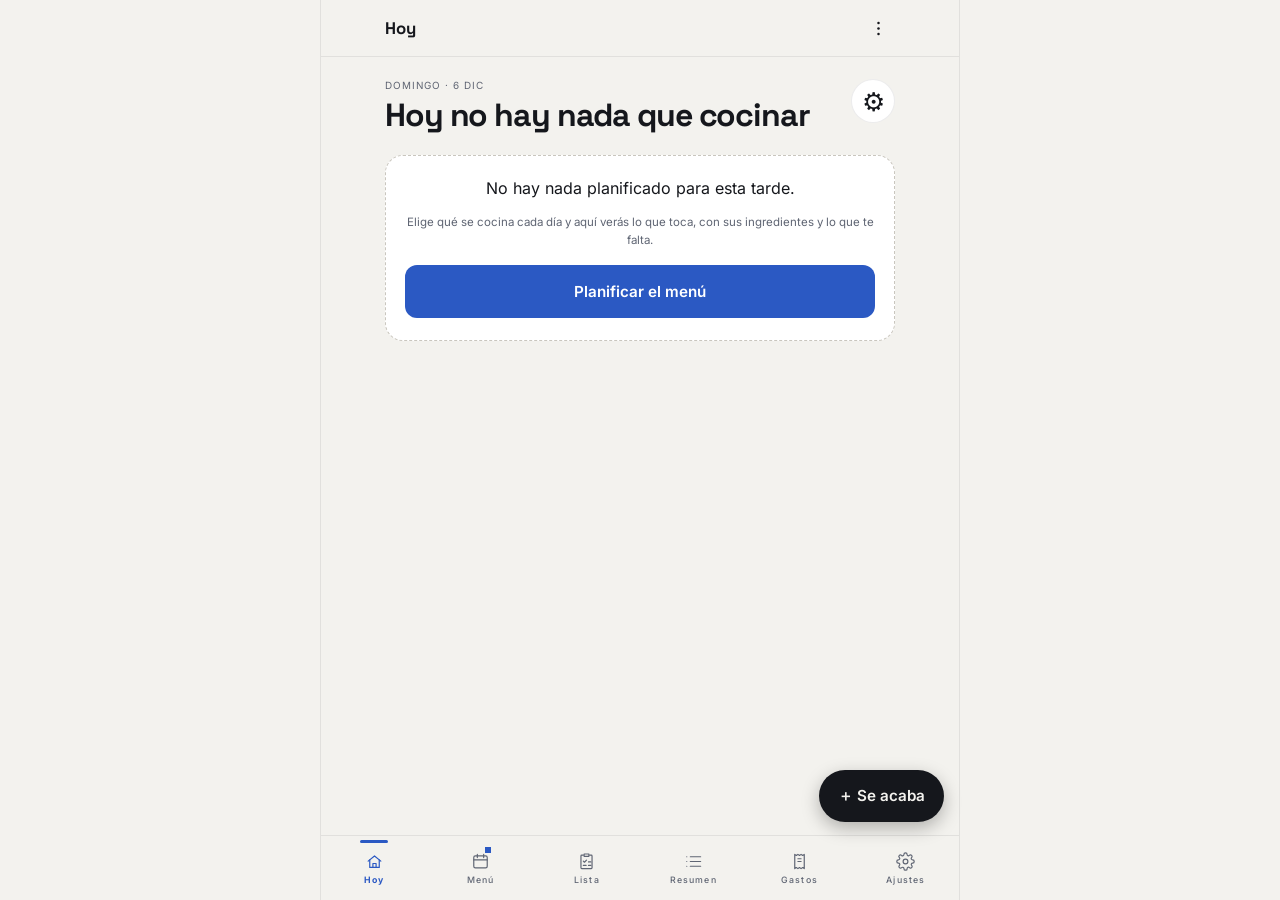
==== commit 18c61ee8: "Las 14 recetas vienen dentro de la app - Se cargan solas la primera vez que se abre la app, con todo" ====
--- a/app/index.html
+++ b/app/index.html
@@ -41,24 +41,24 @@
 })();
 </script>
 
-<link rel="stylesheet" href="css/base.css?v=34">
-<link rel="stylesheet" href="css/shell.css?v=34">
-<link rel="stylesheet" href="css/grid.css?v=34">
-<link rel="stylesheet" href="css/comprador.css?v=34">
-<link rel="stylesheet" href="css/ficha.css?v=34">
-<link rel="stylesheet" href="css/gastos.css?v=34">
-<link rel="stylesheet" href="css/stats.css?v=34">
-<link rel="stylesheet" href="css/admin.css?v=34">
-<link rel="stylesheet" href="css/tiendas.css?v=34">
-<link rel="stylesheet" href="css/listas.css?v=34">
-<link rel="stylesheet" href="css/cesta.css?v=34">
-<link rel="stylesheet" href="css/dieta.css?v=34">
-<link rel="stylesheet" href="css/revision.css?v=34">
-<link rel="stylesheet" href="css/historial.css?v=34">
-<link rel="stylesheet" href="css/productos.css?v=34">
-<link rel="stylesheet" href="css/ruta.css?v=34">
-<link rel="stylesheet" href="css/cocina.css?v=34">
-<link rel="stylesheet" href="css/tasty.css?v=34">
+<link rel="stylesheet" href="css/base.css?v=36">
+<link rel="stylesheet" href="css/shell.css?v=36">
+<link rel="stylesheet" href="css/grid.css?v=36">
+<link rel="stylesheet" href="css/comprador.css?v=36">
+<link rel="stylesheet" href="css/ficha.css?v=36">
+<link rel="stylesheet" href="css/gastos.css?v=36">
+<link rel="stylesheet" href="css/stats.css?v=36">
+<link rel="stylesheet" href="css/admin.css?v=36">
+<link rel="stylesheet" href="css/tiendas.css?v=36">
+<link rel="stylesheet" href="css/listas.css?v=36">
+<link rel="stylesheet" href="css/cesta.css?v=36">
+<link rel="stylesheet" href="css/dieta.css?v=36">
+<link rel="stylesheet" href="css/revision.css?v=36">
+<link rel="stylesheet" href="css/historial.css?v=36">
+<link rel="stylesheet" href="css/productos.css?v=36">
+<link rel="stylesheet" href="css/ruta.css?v=36">
+<link rel="stylesheet" href="css/cocina.css?v=36">
+<link rel="stylesheet" href="css/tasty.css?v=36">
 </head>
 
 <body>
@@ -211,72 +211,72 @@
      momento. Es la diferencia entre arrancar en medio segundo o
      en cinco.
      ============================================================ -->
-<link rel="modulepreload" href="js/alias.js?v=34">
-<link rel="modulepreload" href="js/app.js?v=34">
-<link rel="modulepreload" href="js/almacen.js?v=34">
-<link rel="modulepreload" href="js/catalogo-edit.js?v=34">
-<link rel="modulepreload" href="js/cantidad.js?v=34">
-<link rel="modulepreload" href="js/busqueda.js?v=34">
-<link rel="modulepreload" href="js/color.js?v=34">
-<link rel="modulepreload" href="js/compra.js?v=34">
-<link rel="modulepreload" href="js/datos-io.js?v=34">
-<link rel="modulepreload" href="js/escaner.js?v=34">
-<link rel="modulepreload" href="js/despensa.js?v=34">
-<link rel="modulepreload" href="js/estado.js?v=34">
-<link rel="modulepreload" href="js/fusion.js?v=34">
-<link rel="modulepreload" href="js/gastos.js?v=34">
-<link rel="modulepreload" href="js/gemini.js?v=34">
-<link rel="modulepreload" href="js/historial.js?v=34">
-<link rel="modulepreload" href="js/iconos.js?v=34">
-<link rel="modulepreload" href="js/listas.js?v=34">
-<link rel="modulepreload" href="js/menu.js?v=34">
-<link rel="modulepreload" href="js/precios.js?v=34">
-<link rel="modulepreload" href="js/recetas.js?v=34">
-<link rel="modulepreload" href="js/recordatorios.js?v=34">
-<link rel="modulepreload" href="js/reposicion.js?v=34">
-<link rel="modulepreload" href="js/ruta.js?v=34">
-<link rel="modulepreload" href="js/secciones.js?v=34">
-<link rel="modulepreload" href="js/unidades.js?v=34">
-<link rel="modulepreload" href="js/stats.js?v=34">
-<link rel="modulepreload" href="js/tema.js?v=34">
-<link rel="modulepreload" href="js/tiendas.js?v=34">
-<link rel="modulepreload" href="js/ui/admin.js?v=34">
-<link rel="modulepreload" href="js/ui/cesta.js?v=34">
-<link rel="modulepreload" href="js/ui/cantidad.js?v=34">
-<link rel="modulepreload" href="js/ui/comprador.js?v=34">
-<link rel="modulepreload" href="js/ui/dieta.js?v=34">
-<link rel="modulepreload" href="js/ui/escaner.js?v=34">
-<link rel="modulepreload" href="js/ui/ficha.js?v=34">
-<link rel="modulepreload" href="js/ui/gastos.js?v=34">
-<link rel="modulepreload" href="js/ui/historial.js?v=34">
-<link rel="modulepreload" href="js/ui/grid.js?v=34">
-<link rel="modulepreload" href="js/ui/importar.js?v=34">
-<link rel="modulepreload" href="js/ui/listas.js?v=34">
-<link rel="modulepreload" href="js/ui/productos.js?v=34">
-<link rel="modulepreload" href="js/ui/acaba.js?v=34">
-<link rel="modulepreload" href="js/ui/hoy.js?v=34">
-<link rel="modulepreload" href="js/ui/menu.js?v=34">
-<link rel="modulepreload" href="js/ui/receta.js?v=34">
-<link rel="modulepreload" href="js/ui/receta-comun.js?v=34">
-<link rel="modulepreload" href="js/ui/precios-panel.js?v=34">
-<link rel="modulepreload" href="js/ui/recordatorios.js?v=34">
-<link rel="modulepreload" href="js/ui/resumen.js?v=34">
-<link rel="modulepreload" href="js/ui/ruta.js?v=34">
-<link rel="modulepreload" href="js/ui/revision.js?v=34">
-<link rel="modulepreload" href="js/ui/stats.js?v=34">
-<link rel="modulepreload" href="js/ui/ticket.js?v=34">
-<link rel="modulepreload" href="js/ui/tienda.js?v=34">
-<link rel="modulepreload" href="js/ui/tiendas.js?v=34">
-<link rel="modulepreload" href="js/url.js?v=34">
-<link rel="modulepreload" href="js/util.js?v=34">
-<link rel="modulepreload" href="datos/catalogo.js?v=34">
-<link rel="modulepreload" href="datos/categorias.js?v=34">
-<link rel="modulepreload" href="datos/fotos-recetas.js?v=34">
-<link rel="modulepreload" href="datos/iconos.js?v=34">
-<link rel="modulepreload" href="datos/recetas-dieta.js?v=34">
-<link rel="modulepreload" href="datos/recetas-noviembre.js?v=34">
-<link rel="modulepreload" href="datos/secciones.js?v=34">
-<link rel="modulepreload" href="datos/tiendas.js?v=34">
+<link rel="modulepreload" href="js/alias.js?v=36">
+<link rel="modulepreload" href="js/app.js?v=36">
+<link rel="modulepreload" href="js/almacen.js?v=36">
+<link rel="modulepreload" href="js/catalogo-edit.js?v=36">
+<link rel="modulepreload" href="js/cantidad.js?v=36">
+<link rel="modulepreload" href="js/busqueda.js?v=36">
+<link rel="modulepreload" href="js/color.js?v=36">
+<link rel="modulepreload" href="js/compra.js?v=36">
+<link rel="modulepreload" href="js/datos-io.js?v=36">
+<link rel="modulepreload" href="js/escaner.js?v=36">
+<link rel="modulepreload" href="js/despensa.js?v=36">
+<link rel="modulepreload" href="js/estado.js?v=36">
+<link rel="modulepreload" href="js/fusion.js?v=36">
+<link rel="modulepreload" href="js/gastos.js?v=36">
+<link rel="modulepreload" href="js/gemini.js?v=36">
+<link rel="modulepreload" href="js/historial.js?v=36">
+<link rel="modulepreload" href="js/iconos.js?v=36">
+<link rel="modulepreload" href="js/listas.js?v=36">
+<link rel="modulepreload" href="js/menu.js?v=36">
+<link rel="modulepreload" href="js/precios.js?v=36">
+<link rel="modulepreload" href="js/recetas.js?v=36">
+<link rel="modulepreload" href="js/recordatorios.js?v=36">
+<link rel="modulepreload" href="js/reposicion.js?v=36">
+<link rel="modulepreload" href="js/ruta.js?v=36">
+<link rel="modulepreload" href="js/secciones.js?v=36">
+<link rel="modulepreload" href="js/unidades.js?v=36">
+<link rel="modulepreload" href="js/stats.js?v=36">
+<link rel="modulepreload" href="js/tema.js?v=36">
+<link rel="modulepreload" href="js/tiendas.js?v=36">
+<link rel="modulepreload" href="js/ui/admin.js?v=36">
+<link rel="modulepreload" href="js/ui/cesta.js?v=36">
+<link rel="modulepreload" href="js/ui/cantidad.js?v=36">
+<link rel="modulepreload" href="js/ui/comprador.js?v=36">
+<link rel="modulepreload" href="js/ui/dieta.js?v=36">
+<link rel="modulepreload" href="js/ui/escaner.js?v=36">
+<link rel="modulepreload" href="js/ui/ficha.js?v=36">
+<link rel="modulepreload" href="js/ui/gastos.js?v=36">
+<link rel="modulepreload" href="js/ui/historial.js?v=36">
+<link rel="modulepreload" href="js/ui/grid.js?v=36">
+<link rel="modulepreload" href="js/ui/importar.js?v=36">
+<link rel="modulepreload" href="js/ui/listas.js?v=36">
+<link rel="modulepreload" href="js/ui/productos.js?v=36">
+<link rel="modulepreload" href="js/ui/acaba.js?v=36">
+<link rel="modulepreload" href="js/ui/hoy.js?v=36">
+<link rel="modulepreload" href="js/ui/menu.js?v=36">
+<link rel="modulepreload" href="js/ui/receta.js?v=36">
+<link rel="modulepreload" href="js/ui/receta-comun.js?v=36">
+<link rel="modulepreload" href="js/ui/precios-panel.js?v=36">
+<link rel="modulepreload" href="js/ui/recordatorios.js?v=36">
+<link rel="modulepreload" href="js/ui/resumen.js?v=36">
+<link rel="modulepreload" href="js/ui/ruta.js?v=36">
+<link rel="modulepreload" href="js/ui/revision.js?v=36">
+<link rel="modulepreload" href="js/ui/stats.js?v=36">
+<link rel="modulepreload" href="js/ui/ticket.js?v=36">
+<link rel="modulepreload" href="js/ui/tienda.js?v=36">
+<link rel="modulepreload" href="js/ui/tiendas.js?v=36">
+<link rel="modulepreload" href="js/url.js?v=36">
+<link rel="modulepreload" href="js/util.js?v=36">
+<link rel="modulepreload" href="datos/catalogo.js?v=36">
+<link rel="modulepreload" href="datos/categorias.js?v=36">
+<link rel="modulepreload" href="datos/fotos-recetas.js?v=36">
+<link rel="modulepreload" href="datos/iconos.js?v=36">
+<link rel="modulepreload" href="datos/recetas-dieta.js?v=36">
+<link rel="modulepreload" href="datos/recetas-noviembre.js?v=36">
+<link rel="modulepreload" href="datos/secciones.js?v=36">
+<link rel="modulepreload" href="datos/tiendas.js?v=36">
 
 <!-- ============================================================
      RED DE SEGURIDAD
@@ -379,6 +379,6 @@
 })();
 </script>
 
-<script type="module" src="js/app.js?v=34"></script>
+<script type="module" src="js/app.js?v=36"></script>
 </body>
 </html>
--- a/app/css/tasty.css
+++ b/app/css/tasty.css
@@ -290,3 +290,49 @@
    (60) siguen por encima de las dos. */
 #hoja-fondo { z-index: 50; }
 .aviso { border-radius: var(--r-pill); background: var(--tinta); color: var(--papel); }
+
+/* ============================================================
+   ZONAS TÁCTILES DE AL MENOS 44 px
+   El brief pide botones grandes en el supermercado y la cocina
+   (una mano, manos sucias). Lo heredado de la app base era de
+   22-28 px. Se agranda sin cambiar el diseño de las filas: los que
+   están pegados a otros crecen de verdad; los aislados amplían solo
+   su zona de toque.
+   ============================================================ */
+
+/* Crecen de verdad (están juntos y se pisarían) */
+.cmp-pasos button { width: 40px; height: 40px; font-size: 1rem; }
+.res-pasos button { width: 44px; height: 44px; }
+.tn-orden { width: 40px; height: 40px; }
+.tn-fav, .tn-off, .res-reloj { width: 40px; height: 40px; }
+.di-check { width: 36px; height: 36px; }
+.di-ed { min-width: 44px; min-height: 44px; }
+
+/* Solo se amplía la zona de toque (se ven igual) */
+.cmp-check { position: relative; width: 28px; height: 28px; }
+.cmp-check svg { width: 16px; height: 16px; }
+.cmp-check::after, .res-nombre::after, .cmp-nombre::after {
+  content: ''; position: absolute; left: 50%; top: 50%; transform: translate(-50%, -50%);
+  width: max(100%, 44px); height: max(100%, 44px);
+}
+.res-nombre, .cmp-nombre { position: relative; min-height: 44px; display: flex; align-items: center; }
+
+/* La fila «Añadir algo no previsto» no se sale en móviles pequeños */
+.cmp-anadir input, .res-anadir input { min-width: 0; flex: 1 1 auto; }
+.cmp-anadir button, .res-anadir button { flex: 0 0 auto; }
+
+/* Lista de supermercados: los botones van juntos y, si no caben al lado del
+   nombre (móvil pequeño), bajan juntos a una segunda línea. */
+.tn-fila { flex-wrap: wrap; gap: 0.1rem 0.5rem; }
+.tn-fila .tn-n { flex: 1 1 6.5rem; }
+.tn-acciones { display: flex; align-items: center; gap: 2px; margin-left: auto; }
+.tn-acciones .tn-fav, .tn-acciones .tn-orden, .tn-acciones .tn-off { width: 38px; height: 40px; }
+.cmp-pasos button { border-radius: var(--r-sm); }
+
+/* Móviles de 320 px: botones igual de altos pero algo más estrechos, para que
+   las filas con contador no se salgan de la pantalla. */
+.res-pasos button { width: 38px; height: 44px; }
+.res-pasos.rc-pasos button { width: 36px; height: 40px; }
+.res-quitar { width: 36px; height: 44px; }
+.res-reloj { width: 36px; height: 40px; }
+.rc-datos { grid-template-columns: minmax(0, 0.8fr) minmax(0, 0.8fr) auto; }
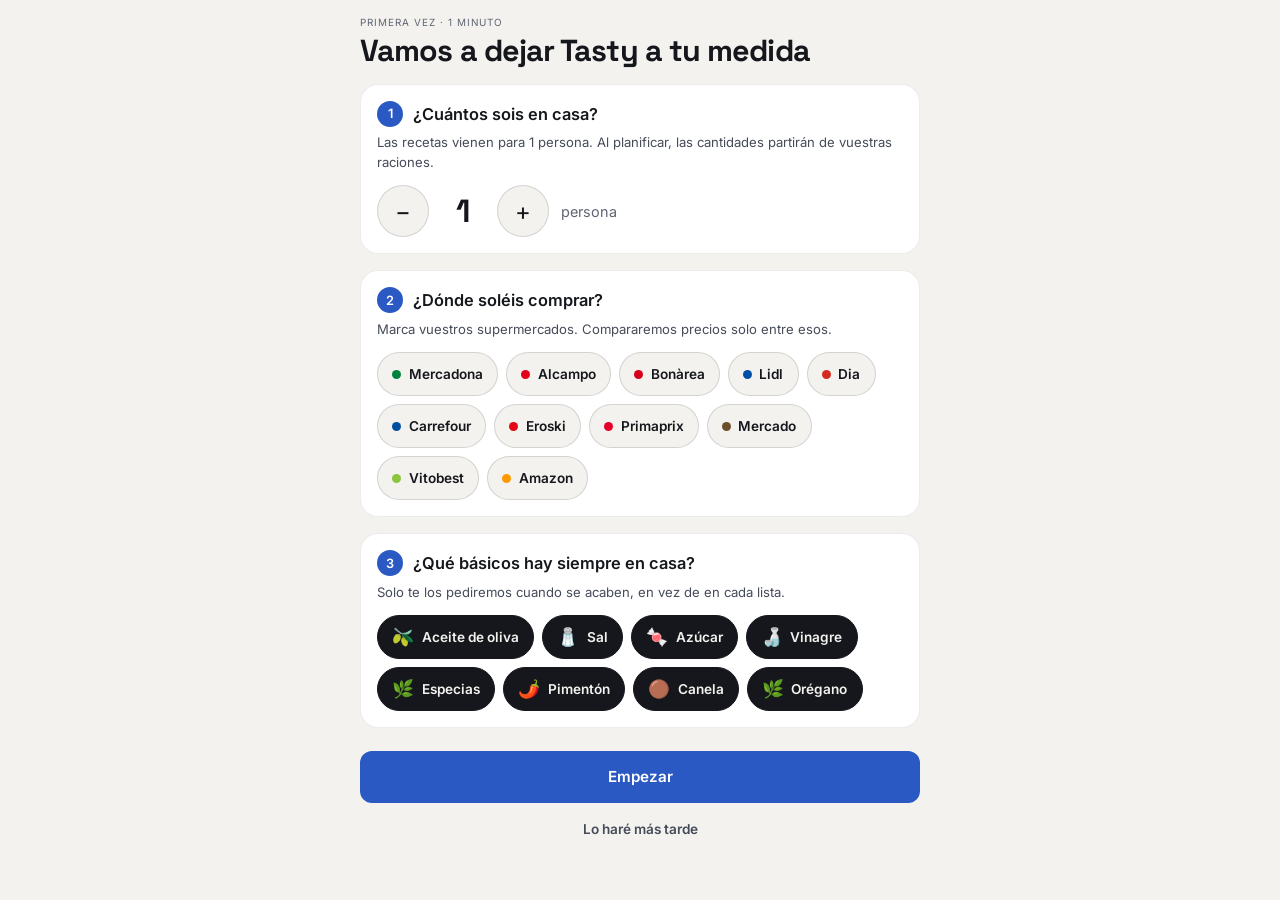
==== commit 96b8bd00: "Despensa visible, básicos, hogar, merienda, coste semanal, resumen de compra, bienvenida y CI Co-Aut" ====
--- a/app/index.html
+++ b/app/index.html
@@ -41,24 +41,24 @@
 })();
 </script>
 
-<link rel="stylesheet" href="css/base.css?v=36">
-<link rel="stylesheet" href="css/shell.css?v=36">
-<link rel="stylesheet" href="css/grid.css?v=36">
-<link rel="stylesheet" href="css/comprador.css?v=36">
-<link rel="stylesheet" href="css/ficha.css?v=36">
-<link rel="stylesheet" href="css/gastos.css?v=36">
-<link rel="stylesheet" href="css/stats.css?v=36">
-<link rel="stylesheet" href="css/admin.css?v=36">
-<link rel="stylesheet" href="css/tiendas.css?v=36">
-<link rel="stylesheet" href="css/listas.css?v=36">
-<link rel="stylesheet" href="css/cesta.css?v=36">
-<link rel="stylesheet" href="css/dieta.css?v=36">
-<link rel="stylesheet" href="css/revision.css?v=36">
-<link rel="stylesheet" href="css/historial.css?v=36">
-<link rel="stylesheet" href="css/productos.css?v=36">
-<link rel="stylesheet" href="css/ruta.css?v=36">
-<link rel="stylesheet" href="css/cocina.css?v=36">
-<link rel="stylesheet" href="css/tasty.css?v=36">
+<link rel="stylesheet" href="css/base.css?v=39">
+<link rel="stylesheet" href="css/shell.css?v=39">
+<link rel="stylesheet" href="css/grid.css?v=39">
+<link rel="stylesheet" href="css/comprador.css?v=39">
+<link rel="stylesheet" href="css/ficha.css?v=39">
+<link rel="stylesheet" href="css/gastos.css?v=39">
+<link rel="stylesheet" href="css/stats.css?v=39">
+<link rel="stylesheet" href="css/admin.css?v=39">
+<link rel="stylesheet" href="css/tiendas.css?v=39">
+<link rel="stylesheet" href="css/listas.css?v=39">
+<link rel="stylesheet" href="css/cesta.css?v=39">
+<link rel="stylesheet" href="css/dieta.css?v=39">
+<link rel="stylesheet" href="css/revision.css?v=39">
+<link rel="stylesheet" href="css/historial.css?v=39">
+<link rel="stylesheet" href="css/productos.css?v=39">
+<link rel="stylesheet" href="css/ruta.css?v=39">
+<link rel="stylesheet" href="css/cocina.css?v=39">
+<link rel="stylesheet" href="css/tasty.css?v=39">
 </head>
 
 <body>
@@ -108,6 +108,7 @@
     <div class="vista" data-vista="cesta" id="v-cesta" hidden></div>
     <div class="vista" data-vista="hoy" id="v-hoy" hidden></div>
     <div class="vista" data-vista="menu" id="v-menu" hidden></div>
+    <div class="vista" data-vista="despensa" id="v-despensa" hidden></div>
     <div class="vista" data-vista="receta" id="v-receta" hidden></div>
     <div class="vista" data-vista="dieta" id="v-dieta" hidden></div>
     <div class="vista" data-vista="historial" id="v-historial" hidden></div>
@@ -211,72 +212,77 @@
      momento. Es la diferencia entre arrancar en medio segundo o
      en cinco.
      ============================================================ -->
-<link rel="modulepreload" href="js/alias.js?v=36">
-<link rel="modulepreload" href="js/app.js?v=36">
-<link rel="modulepreload" href="js/almacen.js?v=36">
-<link rel="modulepreload" href="js/catalogo-edit.js?v=36">
-<link rel="modulepreload" href="js/cantidad.js?v=36">
-<link rel="modulepreload" href="js/busqueda.js?v=36">
-<link rel="modulepreload" href="js/color.js?v=36">
-<link rel="modulepreload" href="js/compra.js?v=36">
-<link rel="modulepreload" href="js/datos-io.js?v=36">
-<link rel="modulepreload" href="js/escaner.js?v=36">
-<link rel="modulepreload" href="js/despensa.js?v=36">
-<link rel="modulepreload" href="js/estado.js?v=36">
-<link rel="modulepreload" href="js/fusion.js?v=36">
-<link rel="modulepreload" href="js/gastos.js?v=36">
-<link rel="modulepreload" href="js/gemini.js?v=36">
-<link rel="modulepreload" href="js/historial.js?v=36">
-<link rel="modulepreload" href="js/iconos.js?v=36">
-<link rel="modulepreload" href="js/listas.js?v=36">
-<link rel="modulepreload" href="js/menu.js?v=36">
-<link rel="modulepreload" href="js/precios.js?v=36">
-<link rel="modulepreload" href="js/recetas.js?v=36">
-<link rel="modulepreload" href="js/recordatorios.js?v=36">
-<link rel="modulepreload" href="js/reposicion.js?v=36">
-<link rel="modulepreload" href="js/ruta.js?v=36">
-<link rel="modulepreload" href="js/secciones.js?v=36">
-<link rel="modulepreload" href="js/unidades.js?v=36">
-<link rel="modulepreload" href="js/stats.js?v=36">
-<link rel="modulepreload" href="js/tema.js?v=36">
-<link rel="modulepreload" href="js/tiendas.js?v=36">
-<link rel="modulepreload" href="js/ui/admin.js?v=36">
-<link rel="modulepreload" href="js/ui/cesta.js?v=36">
-<link rel="modulepreload" href="js/ui/cantidad.js?v=36">
-<link rel="modulepreload" href="js/ui/comprador.js?v=36">
-<link rel="modulepreload" href="js/ui/dieta.js?v=36">
-<link rel="modulepreload" href="js/ui/escaner.js?v=36">
-<link rel="modulepreload" href="js/ui/ficha.js?v=36">
-<link rel="modulepreload" href="js/ui/gastos.js?v=36">
-<link rel="modulepreload" href="js/ui/historial.js?v=36">
-<link rel="modulepreload" href="js/ui/grid.js?v=36">
-<link rel="modulepreload" href="js/ui/importar.js?v=36">
-<link rel="modulepreload" href="js/ui/listas.js?v=36">
-<link rel="modulepreload" href="js/ui/productos.js?v=36">
-<link rel="modulepreload" href="js/ui/acaba.js?v=36">
-<link rel="modulepreload" href="js/ui/hoy.js?v=36">
-<link rel="modulepreload" href="js/ui/menu.js?v=36">
-<link rel="modulepreload" href="js/ui/receta.js?v=36">
-<link rel="modulepreload" href="js/ui/receta-comun.js?v=36">
-<link rel="modulepreload" href="js/ui/precios-panel.js?v=36">
-<link rel="modulepreload" href="js/ui/recordatorios.js?v=36">
-<link rel="modulepreload" href="js/ui/resumen.js?v=36">
-<link rel="modulepreload" href="js/ui/ruta.js?v=36">
-<link rel="modulepreload" href="js/ui/revision.js?v=36">
-<link rel="modulepreload" href="js/ui/stats.js?v=36">
-<link rel="modulepreload" href="js/ui/ticket.js?v=36">
-<link rel="modulepreload" href="js/ui/tienda.js?v=36">
-<link rel="modulepreload" href="js/ui/tiendas.js?v=36">
-<link rel="modulepreload" href="js/url.js?v=36">
-<link rel="modulepreload" href="js/util.js?v=36">
-<link rel="modulepreload" href="datos/catalogo.js?v=36">
-<link rel="modulepreload" href="datos/categorias.js?v=36">
-<link rel="modulepreload" href="datos/fotos-recetas.js?v=36">
-<link rel="modulepreload" href="datos/iconos.js?v=36">
-<link rel="modulepreload" href="datos/recetas-dieta.js?v=36">
-<link rel="modulepreload" href="datos/recetas-noviembre.js?v=36">
-<link rel="modulepreload" href="datos/secciones.js?v=36">
-<link rel="modulepreload" href="datos/tiendas.js?v=36">
+<link rel="modulepreload" href="js/alias.js?v=39">
+<link rel="modulepreload" href="js/app.js?v=39">
+<link rel="modulepreload" href="js/almacen.js?v=39">
+<link rel="modulepreload" href="js/catalogo-edit.js?v=39">
+<link rel="modulepreload" href="js/cantidad.js?v=39">
+<link rel="modulepreload" href="js/busqueda.js?v=39">
+<link rel="modulepreload" href="js/basicos.js?v=39">
+<link rel="modulepreload" href="js/hogar.js?v=39">
+<link rel="modulepreload" href="js/cocina.js?v=39">
+<link rel="modulepreload" href="js/color.js?v=39">
+<link rel="modulepreload" href="js/compra.js?v=39">
+<link rel="modulepreload" href="js/datos-io.js?v=39">
+<link rel="modulepreload" href="js/escaner.js?v=39">
+<link rel="modulepreload" href="js/despensa.js?v=39">
+<link rel="modulepreload" href="js/estado.js?v=39">
+<link rel="modulepreload" href="js/fusion.js?v=39">
+<link rel="modulepreload" href="js/gastos.js?v=39">
+<link rel="modulepreload" href="js/gemini.js?v=39">
+<link rel="modulepreload" href="js/historial.js?v=39">
+<link rel="modulepreload" href="js/iconos.js?v=39">
+<link rel="modulepreload" href="js/listas.js?v=39">
+<link rel="modulepreload" href="js/menu.js?v=39">
+<link rel="modulepreload" href="js/precios.js?v=39">
+<link rel="modulepreload" href="js/recetas.js?v=39">
+<link rel="modulepreload" href="js/recordatorios.js?v=39">
+<link rel="modulepreload" href="js/reposicion.js?v=39">
+<link rel="modulepreload" href="js/ruta.js?v=39">
+<link rel="modulepreload" href="js/secciones.js?v=39">
+<link rel="modulepreload" href="js/unidades.js?v=39">
+<link rel="modulepreload" href="js/stats.js?v=39">
+<link rel="modulepreload" href="js/tema.js?v=39">
+<link rel="modulepreload" href="js/tiendas.js?v=39">
+<link rel="modulepreload" href="js/ui/admin.js?v=39">
+<link rel="modulepreload" href="js/ui/cesta.js?v=39">
+<link rel="modulepreload" href="js/ui/cantidad.js?v=39">
+<link rel="modulepreload" href="js/ui/bienvenida.js?v=39">
+<link rel="modulepreload" href="js/ui/comprador.js?v=39">
+<link rel="modulepreload" href="js/ui/dieta.js?v=39">
+<link rel="modulepreload" href="js/ui/despensa.js?v=39">
+<link rel="modulepreload" href="js/ui/escaner.js?v=39">
+<link rel="modulepreload" href="js/ui/ficha.js?v=39">
+<link rel="modulepreload" href="js/ui/gastos.js?v=39">
+<link rel="modulepreload" href="js/ui/historial.js?v=39">
+<link rel="modulepreload" href="js/ui/grid.js?v=39">
+<link rel="modulepreload" href="js/ui/importar.js?v=39">
+<link rel="modulepreload" href="js/ui/listas.js?v=39">
+<link rel="modulepreload" href="js/ui/productos.js?v=39">
+<link rel="modulepreload" href="js/ui/acaba.js?v=39">
+<link rel="modulepreload" href="js/ui/hoy.js?v=39">
+<link rel="modulepreload" href="js/ui/menu.js?v=39">
+<link rel="modulepreload" href="js/ui/receta.js?v=39">
+<link rel="modulepreload" href="js/ui/receta-comun.js?v=39">
+<link rel="modulepreload" href="js/ui/precios-panel.js?v=39">
+<link rel="modulepreload" href="js/ui/recordatorios.js?v=39">
+<link rel="modulepreload" href="js/ui/resumen.js?v=39">
+<link rel="modulepreload" href="js/ui/ruta.js?v=39">
+<link rel="modulepreload" href="js/ui/revision.js?v=39">
+<link rel="modulepreload" href="js/ui/stats.js?v=39">
+<link rel="modulepreload" href="js/ui/ticket.js?v=39">
+<link rel="modulepreload" href="js/ui/tienda.js?v=39">
+<link rel="modulepreload" href="js/ui/tiendas.js?v=39">
+<link rel="modulepreload" href="js/url.js?v=39">
+<link rel="modulepreload" href="js/util.js?v=39">
+<link rel="modulepreload" href="datos/catalogo.js?v=39">
+<link rel="modulepreload" href="datos/categorias.js?v=39">
+<link rel="modulepreload" href="datos/fotos-recetas.js?v=39">
+<link rel="modulepreload" href="datos/iconos.js?v=39">
+<link rel="modulepreload" href="datos/recetas-dieta.js?v=39">
+<link rel="modulepreload" href="datos/recetas-noviembre.js?v=39">
+<link rel="modulepreload" href="datos/secciones.js?v=39">
+<link rel="modulepreload" href="datos/tiendas.js?v=39">
 
 <!-- ============================================================
      RED DE SEGURIDAD
@@ -379,6 +385,6 @@
 })();
 </script>
 
-<script type="module" src="js/app.js?v=36"></script>
+<script type="module" src="js/app.js?v=39"></script>
 </body>
 </html>
--- a/app/css/cocina.css
+++ b/app/css/cocina.css
@@ -178,3 +178,80 @@
 /* El botón flotante no tapa lo último de la pantalla ni los avisos */
 body.con-fab .vista { padding-bottom: 6.5rem; }
 body.con-fab .aviso { bottom: calc(var(--nav-alto) + var(--safe-bottom) + 80px); }
+
+.sl-solo { padding: 0.6rem var(--pad-x) 0; font-family: var(--f-mono); font-size: 0.66rem; letter-spacing: 0.08em; text-transform: uppercase; color: var(--muted); }
+.sl-solo + .sl-grid { padding-top: 6px; }
+
+/* La merienda: franja fina bajo los tres platos del día */
+.mn-fila { grid-template-rows: auto auto; }
+.mn-fila .mn-dia { grid-row: 1 / span 2; }
+.mn-celda.mn-fina { grid-column: 2 / 5; min-height: 44px; flex-direction: row; align-items: center; flex-wrap: wrap; gap: 0.3rem 0.8rem; padding: 0.35rem 0.6rem; }
+.mn-fina .mn-etq { font-family: var(--f-mono); font-size: 0.52rem; letter-spacing: 0.08em; color: var(--muted); }
+.mn-fina .mn-rec span:last-child { -webkit-line-clamp: 2; }
+.mn-celda.mn-vacia.mn-fina { justify-content: center; font-size: 0.74rem; font-family: var(--f-texto); font-weight: 600; }
+
+.hy-terminar { width: 100%; min-height: 52px; margin-top: 8px; font-size: 0.92rem; }
+.hy-copia { margin-top: calc(0.8rem + var(--safe-top)); align-items: flex-start; flex-wrap: wrap; }
+.hy-copia > span { font-size: 1.3rem; }
+.hy-copia-bot { display: flex; align-items: center; gap: 0.4rem; width: 100%; padding-left: 2rem; }
+.hy-copia .btn-secundario { width: auto; min-height: 44px; padding: 0 1rem; font-size: 0.85rem; }
+.hy-copia ~ .hy-cab { padding-top: 0.8rem; }
+.bl-basicos { margin-top: 0.5rem; font-size: 0.68rem; color: var(--muted); letter-spacing: 0.02em; }
+
+/* ---------- despensa: lo que hay en casa ---------- */
+
+.dp-lista { margin: 0.8rem var(--pad-x) 0; background: var(--ticket); border: 1px solid var(--line-sutil); border-radius: var(--r-lg); overflow: hidden; }
+.dp-lista:has(.hy-vacio), .dp-lista:empty { background: transparent; border: 0; }
+.dp-fila { width: 100%; display: flex; align-items: center; gap: 0.8rem; min-height: 64px; padding: 0.4rem 0.9rem; text-align: left; border-bottom: 1px dashed var(--perforado); }
+.dp-fila:last-child { border-bottom: 0; }
+.dp-t { flex: 1; min-width: 0; }
+.dp-t b { display: block; font-size: 0.95rem; font-weight: 600; }
+.dp-t small { font-size: 0.72rem; color: var(--muted); }
+.dp-cant { font-family: var(--f-mono); font-size: 0.88rem; font-weight: 600; font-variant-numeric: tabular-nums; }
+.dp-mas { width: 32px; height: 32px; display: grid; place-items: center; border-radius: 50%; border: 1.5px dashed var(--perforado); color: var(--muted); }
+.dp-sub { padding: 0.9rem 0.9rem 0.3rem; }
+.fi-casa { display: flex; align-items: center; gap: 0.6rem; margin: 0.4rem 0 0.2rem; padding: 0.4rem 0.4rem 0.4rem 1rem; background: var(--ticket); border: 1px solid var(--line-sutil); border-radius: var(--r-md); min-height: 56px; }
+.fi-casa small { color: var(--muted); font-size: 0.74rem; }
+.fi-casa b { flex: 1; font-family: var(--f-mono); font-size: 1rem; }
+.fi-casa button { min-height: 44px; padding: 0 1rem; border-radius: var(--r-pill); background: var(--papel); font-weight: 600; font-size: 0.85rem; }
+.fi-basico { display: flex; align-items: center; gap: 0.6rem; width: 100%; min-height: 48px; margin-top: 0.4rem; text-align: left; font-size: 0.85rem; }
+.fi-basico i { flex: 0 0 auto; width: 24px; height: 24px; display: grid; place-items: center; border-radius: 6px; border: 1.5px solid var(--perforado); font-style: normal; color: transparent; }
+.fi-basico[aria-pressed="true"] i { background: var(--accent); border-color: var(--accent); color: var(--sobre-acento); }
+.pr-casa { margin: 0.1rem 0.2rem 0; font-family: var(--f-mono); font-size: 0.6rem; letter-spacing: 0.04em; color: var(--hay); }
+
+.rc-extra { margin: 0.9rem 0 0; font-size: 0.82rem; line-height: 1.6; color: var(--muted-2); }
+.mn-coste { padding: 0 var(--pad-x) 0.5rem; font-size: 0.78rem; color: var(--muted-2); }
+.mn-coste b { font-family: var(--f-mono); color: var(--tinta); }
+
+/* ---------- resumen de compra: cambios de precio ---------- */
+.tk-resumen { display: flex; flex-wrap: wrap; align-items: center; gap: 0.2rem 0.8rem; margin: 1rem var(--pad-x) 0; padding: 0.9rem 1rem;
+  background: var(--accent); color: var(--sobre-acento); border-radius: var(--r-lg); }
+.tk-resumen .tk-ok { width: 36px; height: 36px; display: grid; place-items: center; border-radius: 50%; background: rgba(255,255,255,0.25); font-weight: 700; }
+.tk-resumen div { flex: 1; } .tk-resumen b { display: block; font-size: 1rem; } .tk-resumen small { font-size: 0.74rem; opacity: 0.9; }
+.tk-resumen p { width: 100%; display: flex; flex-wrap: wrap; gap: 0.3rem 0.7rem; align-items: center; padding-top: 0.5rem; margin-top: 0.3rem; border-top: 1px solid rgba(255,255,255,0.25); font-size: 0.8rem; font-weight: 600; }
+.tk-resumen p .tk-baja, .tk-resumen p .tk-sube { background: rgba(255,255,255,0.92); padding: 0.15rem 0.55rem; border-radius: var(--r-pill); }
+.tk-cambio { margin: -0.2rem 0 0.4rem; padding-left: 0; font-family: var(--f-mono); font-size: 0.64rem; letter-spacing: 0.03em; text-transform: uppercase; }
+.tk-baja { color: var(--hay); } .tk-sube { color: var(--agotado); }
+.tk-estimado { display: flex; justify-content: space-between; align-items: baseline; padding-top: 0.5rem; margin-top: 0.3rem; font-family: var(--f-mono); font-size: 0.7rem; color: var(--muted); border-top: 1px dashed var(--perforado); }
+.tk-estimado i { font-style: normal; font-weight: 700; }
+
+/* ---------- configuración de la primera vez ---------- */
+.bv-fondo { position: fixed; inset: 0; z-index: 80; overflow-y: auto; background: var(--papel); padding: calc(1rem + var(--safe-top)) var(--pad-x) calc(1.5rem + var(--safe-bottom)); }
+.bv-fondo[hidden] { display: none; }
+.bv-hoja { max-width: 560px; margin: 0 auto; }
+.bv-hoja h1 { font-family: var(--f-titulo); font-size: 1.9rem; font-weight: 700; letter-spacing: -0.03em; line-height: 1.1; margin: 0.4rem 0 1rem; }
+.bv-hoja section { margin-top: 1rem; padding: 1rem; background: var(--ticket); border: 1px solid var(--line-sutil); border-radius: var(--r-lg); }
+.bv-hoja h2 { display: flex; align-items: center; gap: 0.6rem; font-size: 1.02rem; font-weight: 600; }
+.bv-hoja h2 span { width: 26px; height: 26px; display: grid; place-items: center; border-radius: 50%; background: var(--accent); color: var(--sobre-acento); font-family: var(--f-mono); font-size: 0.8rem; }
+.bv-hoja section p { margin: 0.4rem 0 0.8rem; font-size: 0.82rem; line-height: 1.5; color: var(--muted-2); }
+.bv-personas { display: flex; align-items: center; gap: 0.8rem; }
+.bv-personas button { width: 52px; height: 52px; border-radius: 50%; border: 1px solid var(--line); background: var(--papel); font-size: 1.5rem; }
+.bv-personas b { font-family: var(--f-titulo); font-size: 2rem; min-width: 2ch; text-align: center; }
+.bv-personas span { color: var(--muted); font-size: 0.9rem; }
+.bv-chips { display: flex; flex-wrap: wrap; gap: 8px; }
+.bv-chips button { display: inline-flex; align-items: center; gap: 0.45rem; min-height: 44px; padding: 0 0.9rem; border-radius: var(--r-pill); border: 1px solid var(--line); background: var(--papel); font-size: 0.85rem; font-weight: 600; }
+.bv-chips button[aria-pressed="true"] { background: var(--tinta); color: var(--papel); border-color: var(--tinta); }
+.bv-chips i { width: 9px; height: 9px; border-radius: 50%; background: var(--marca, var(--muted)); }
+.bv-ico { font-size: 1.1rem; line-height: 1; } .bv-ico img { width: 20px; height: 20px; filter: invert(var(--invertir)); }
+.bv-chips button[aria-pressed="true"] .bv-ico img { filter: invert(var(--invertir-sel)); }
+.bv-hoja .btn-principal { margin-top: 1.4rem; }
